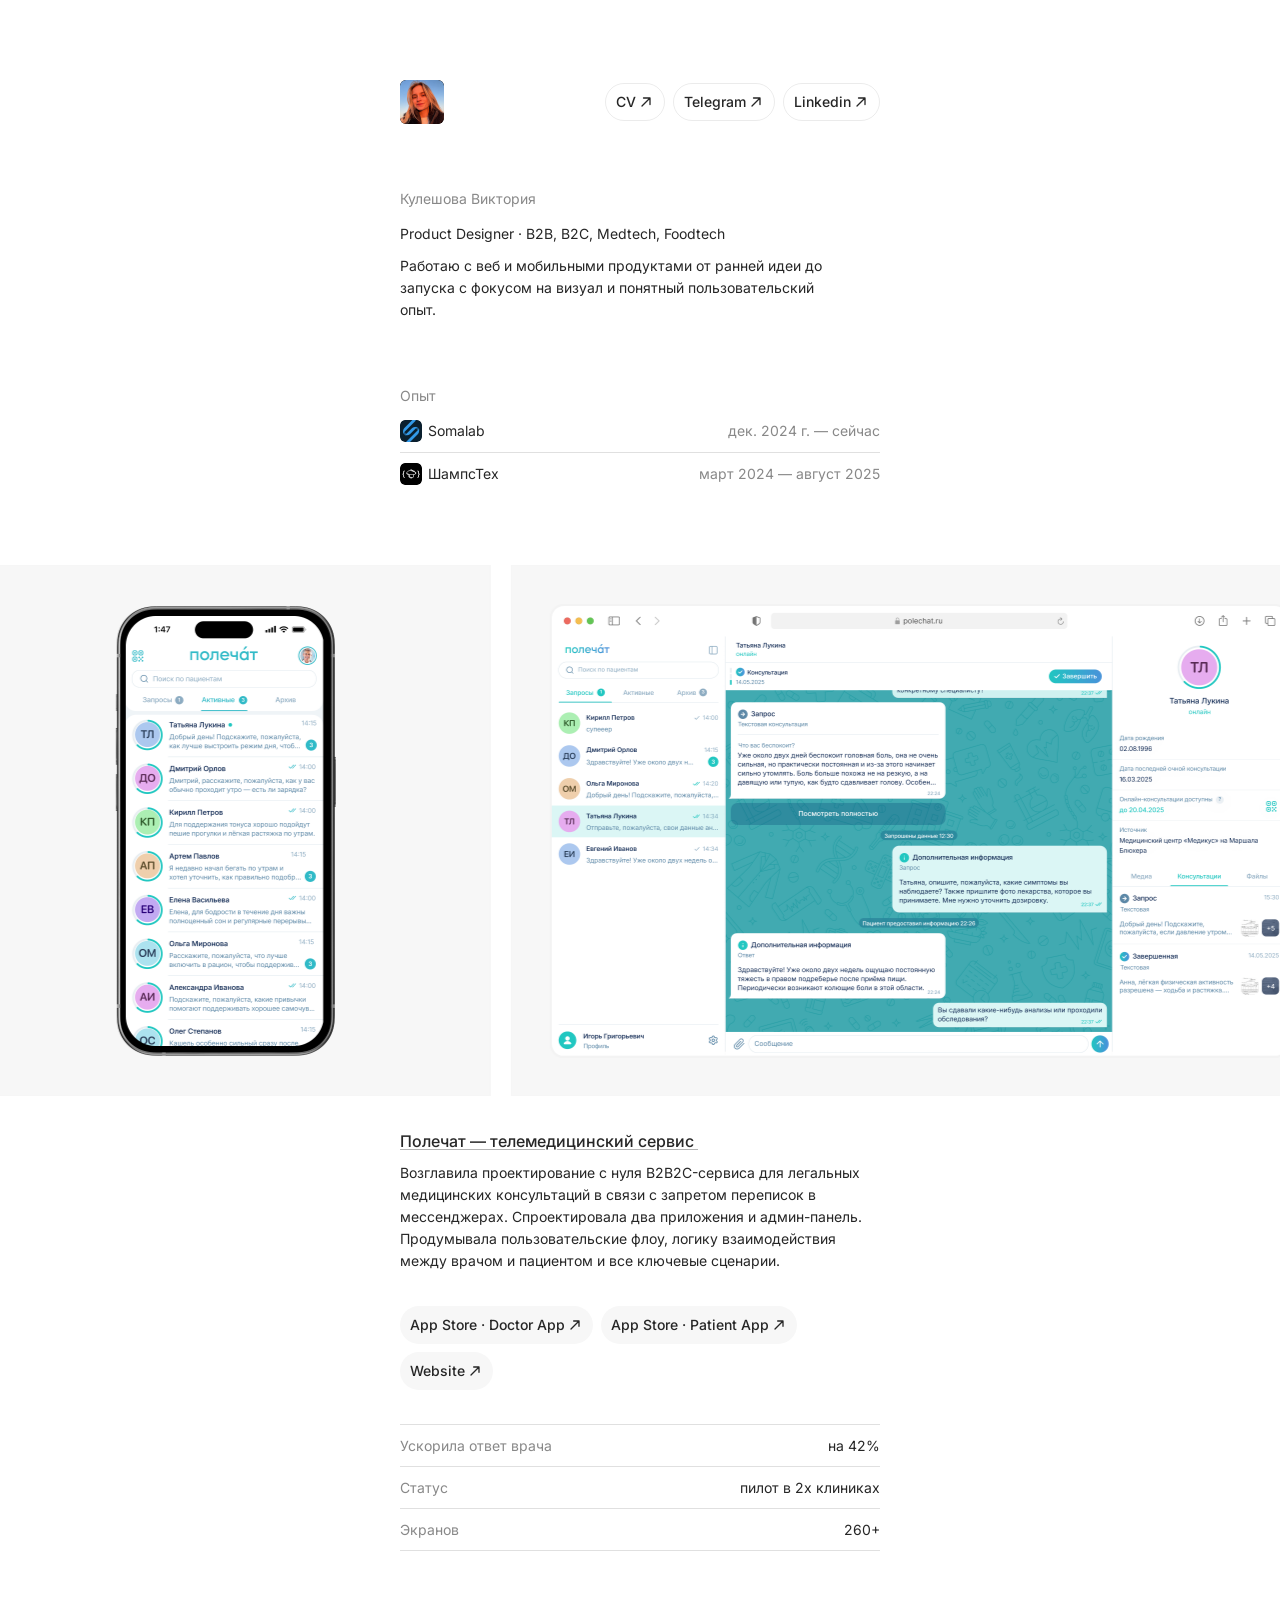
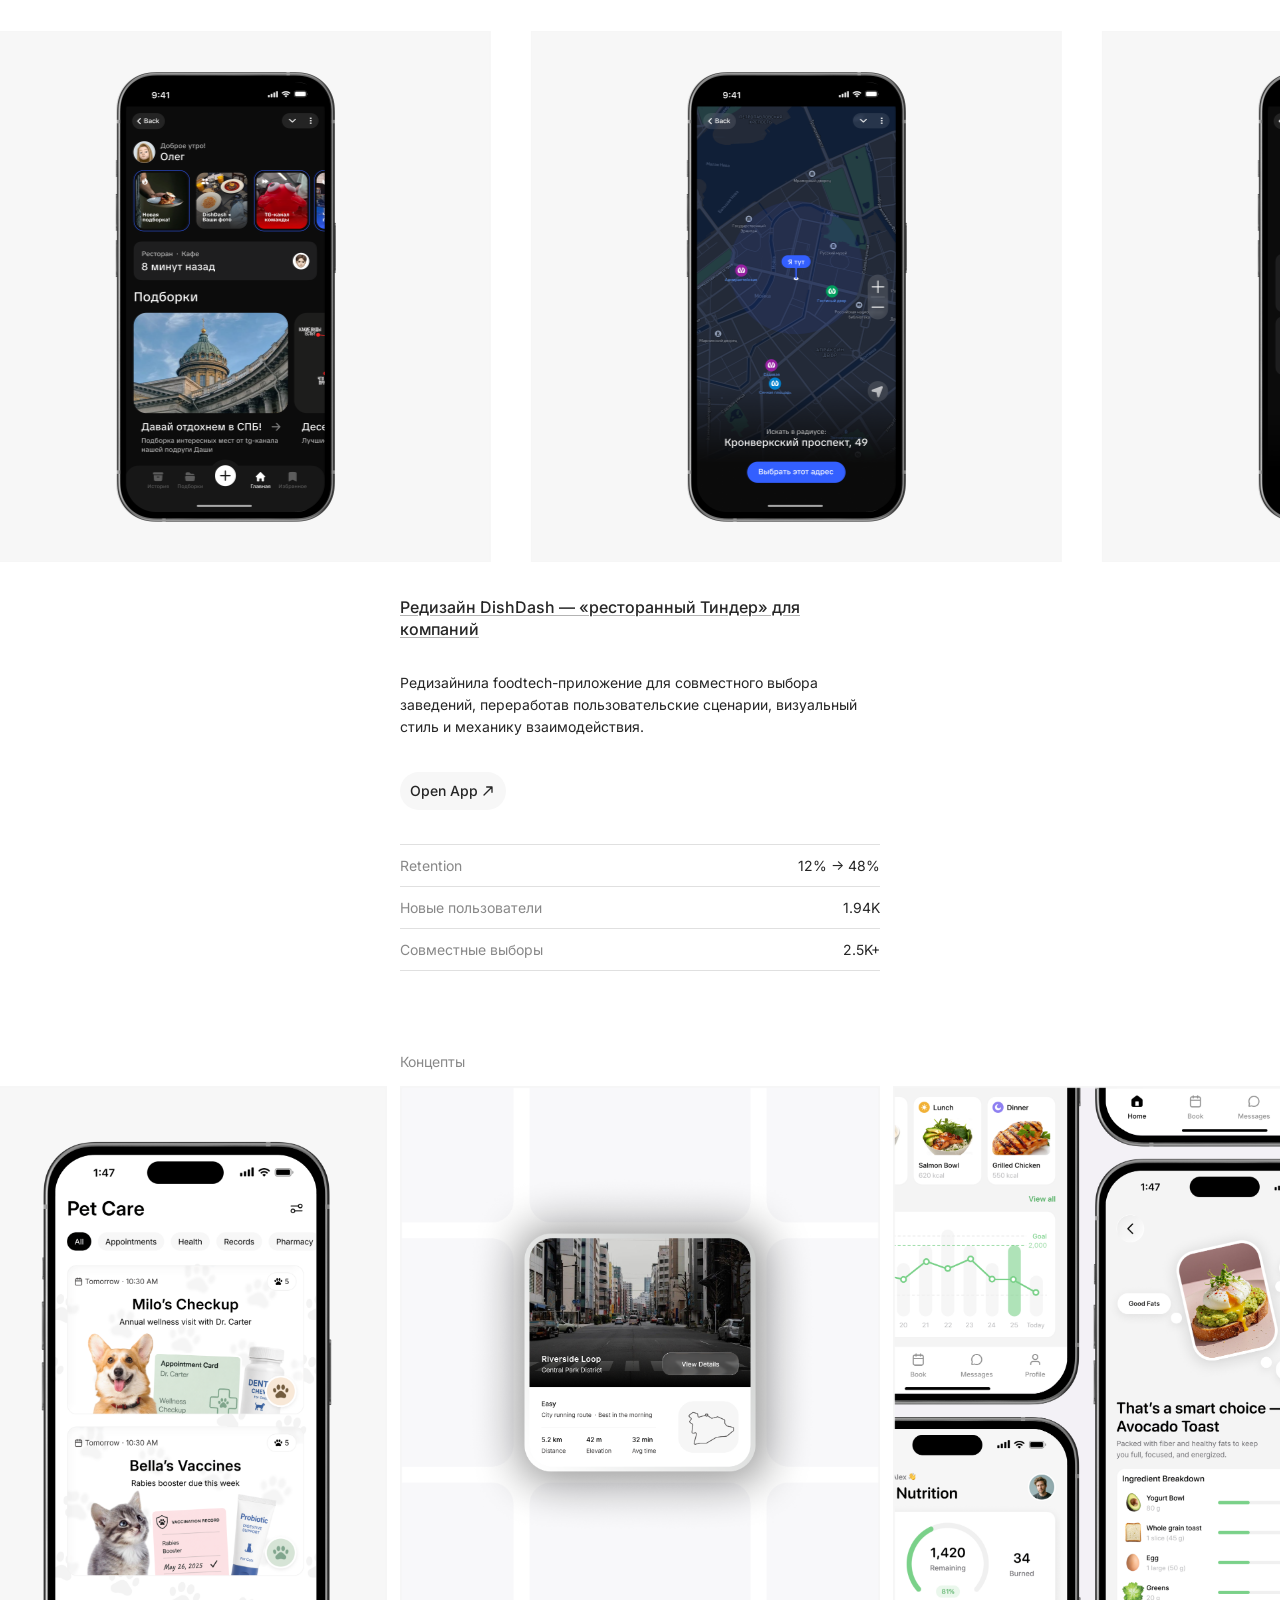
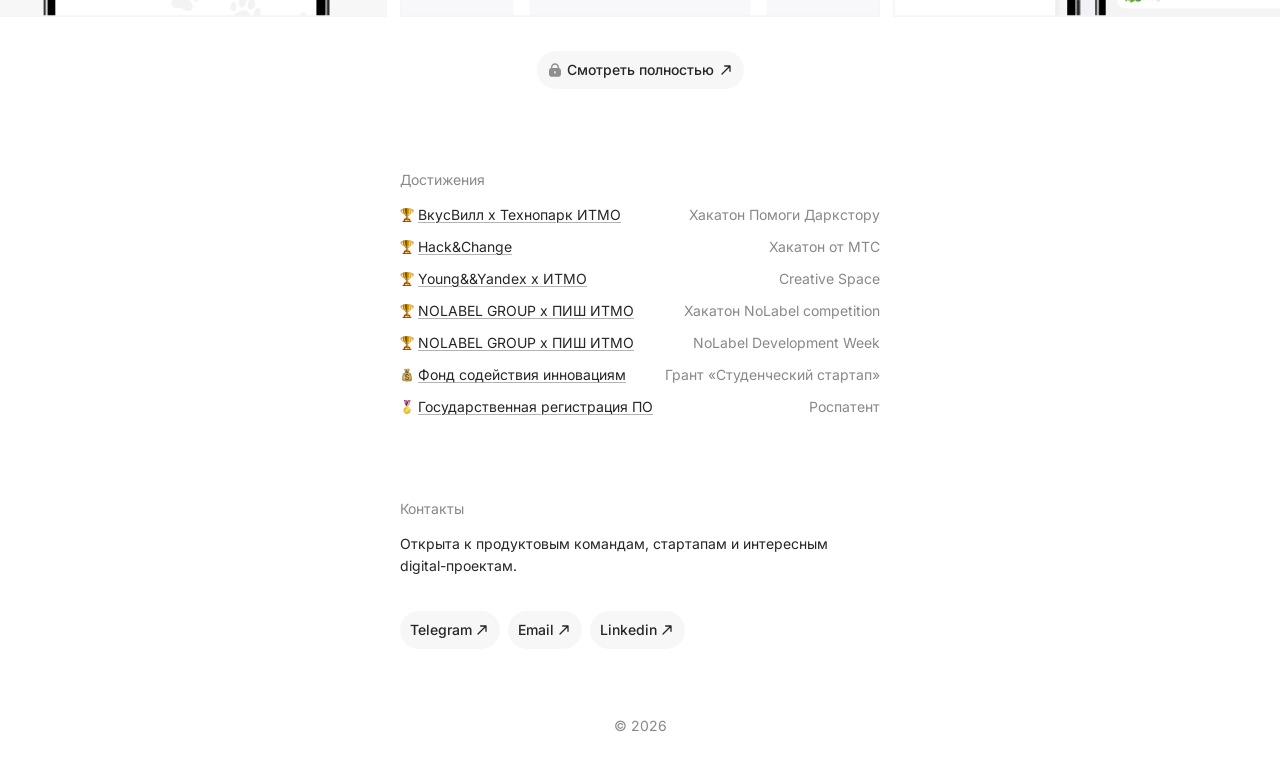
==== index.html @ 1a13d50b "fix" ====
<!DOCTYPE html>
<html lang="ru">

<head>
  <link rel="icon" type="image/png" href="assets/favicon.png">
  <meta charset="UTF-8">
  <meta name="viewport" content="width=device-width, initial-scale=1.0">
  <title>Кулешова Виктория — Product Designer</title>
  <link rel="preconnect" href="https://fonts.googleapis.com">
  <link rel="preconnect" href="https://fonts.gstatic.com" crossorigin>
  <link href="https://fonts.googleapis.com/css2?family=Inter:wght@400;500;600&display=swap" rel="stylesheet">
  <link rel="stylesheet" href="style.css">
</head>

<body>
  <header class="sticky-menu" id="stickyMenu">
    <div class="sticky-menu__inner">

      <a href="#" class="sticky-menu__avatar" aria-label="Наверх">
        <img src="assets/avatar.png" alt="">
      </a>

      <nav class="sticky-menu__nav">
        <a href="#experience" class="sticky-menu__link" data-section="experience">Опыт</a>
        <a href="#projects" class="sticky-menu__link" data-section="projects">Проекты</a>
        <!-- <a href="#articles" class="sticky-menu__link" data-section="articles">Статьи</a> -->
        <a href="#concepts" class="sticky-menu__link" data-section="concepts">Концепты</a>
        <a href="#achievements" class="sticky-menu__link" data-section="achievements">Достижения</a>
        <a href="#contacts" class="sticky-menu__link" data-section="contacts">Контакты</a>
      </nav>

      <div class="sticky-menu__buttons">
        <a class="pill" href="https://drive.google.com/file/d/1_HFvZs7TMibN1lBJT3R0KZXLHbGkVKRL/view?usp=sharing"
          target="_blank">
          CV <img class="pill__icon" src="assets/arrow-narrow-up-right.svg" alt="">
        </a>

        <a class="pill" href="#" target="_blank">
          Telegram <img class="pill__icon" src="assets/arrow-narrow-up-right.svg" alt="">
        </a>

        <a class="pill" href="https://www.linkedin.com/in/vika-kuleshova-b618aa413" target="_blank">
          Linkedin <img class="pill__icon" src="assets/arrow-narrow-up-right.svg" alt="">
        </a>
      </div>

      <button class="sticky-menu__burger" id="stickyBurger" aria-label="Открыть меню">
        <img src="assets/menu-01.svg" alt="">
        <span></span>
        <span></span>
        <span></span>
      </button>

      <nav class="sticky-menu__mobile" id="stickyMobileMenu">
        <a href="#experience">Опыт</a>
        <a href="#projects">Проекты</a>
        <!-- <a href="#articles">Статьи</a> -->
        <a href="#concepts">Концепты</a>
        <a href="#achievements">Достижения</a>
        <a href="#contacts">Контакты</a>
      </nav>

    </div>
  </header>


  <main class="page">

    <!-- ============ БЛОК: HERO (хедер + имя + опыт) ============ -->
    <section class="hero">

      <!-- Верхняя строка: аватар + соц-кнопки (desktop) / аватар + бургер (mobile) -->
      <div class="hero__top">
        <div class="avatar">
          <img src="assets/avatar.png" alt="Виктория Кулешова">
        </div>

        <!-- Desktop: pill-навигация -->
        <nav class="pillnav">
          <a class="pill" href="https://drive.google.com/file/d/1_HFvZs7TMibN1lBJT3R0KZXLHbGkVKRL/view?usp=sharing"
            target="_blank" rel="noopener">
            <span>CV</span>
            <svg class="pill__icon" viewBox="0 0 16 16" fill="none" xmlns="http://www.w3.org/2000/svg">
              <path d="M4 12L12 4M12 4H5.5M12 4V10.5" stroke="#262626" stroke-width="1.3" stroke-linecap="round"
                stroke-linejoin="round" />
            </svg>
          </a>
          <a class="pill" href="https://t.me/vktorriaa" target="_blank" rel="noopener">
            <span>Telegram</span>
            <svg class="pill__icon" viewBox="0 0 16 16" fill="none" xmlns="http://www.w3.org/2000/svg">
              <path d="M4 12L12 4M12 4H5.5M12 4V10.5" stroke="#262626" stroke-width="1.3" stroke-linecap="round"
                stroke-linejoin="round" />
            </svg>
          </a>
          <a class="pill" href="https://www.linkedin.com/in/vika-kuleshova-b618aa413" target="_blank" rel="noopener">
            <span>Linkedin</span>
            <svg class="pill__icon" viewBox="0 0 16 16" fill="none" xmlns="http://www.w3.org/2000/svg">
              <path d="M4 12L12 4M12 4H5.5M12 4V10.5" stroke="#262626" stroke-width="1.3" stroke-linecap="round"
                stroke-linejoin="round" />
            </svg>
          </a>
        </nav>

        <!-- Mobile: бургер + dropdown -->
        <div class="burger-wrap">
          <button class="burger" id="burgerBtn" aria-label="Открыть меню" aria-expanded="false">
            <img src="assets/menu-01.svg" alt="">
          </button>

          <nav class="mobile-menu" id="mobileMenu">
            <a class="mobile-menu__link" href="#experience">Опыт</a>
            <a class="mobile-menu__link" href="#projects">Проекты</a>
            <a class="mobile-menu__link" href="#achievements">Достижения</a>
            <a class="mobile-menu__link" href="#contacts">Контакты</a>
            <div class="mobile-menu__divider"></div>
            <a class="mobile-menu__link" href="#" target="_blank" rel="noopener">CV ↗</a>
            <a class="mobile-menu__link" href="#" target="_blank" rel="noopener">Telegram ↗</a>
            <a class="mobile-menu__link" href="#" target="_blank" rel="noopener">Linkedin ↗</a>
          </nav>
        </div>
      </div>

      <!-- Mobile-only: соц-кнопки отдельным рядом под описанием -->
      <nav class="pillnav pillnav--mobile">
        <a class="pill" href="https://drive.google.com/file/d/1_HFvZs7TMibN1lBJT3R0KZXLHbGkVKRL/view?usp=sharing" target="_blank" rel="noopener">
          <span>CV</span>
          <svg class="pill__icon" viewBox="0 0 16 16" fill="none" xmlns="http://www.w3.org/2000/svg">
            <path d="M4 12L12 4M12 4H5.5M12 4V10.5" stroke="#262626" stroke-width="1.3" stroke-linecap="round"
              stroke-linejoin="round" />
          </svg>
        </a>
        <a class="pill" href="https://t.me/vktorriaa" target="_blank" rel="noopener">
          <span>Telegram</span>
          <svg class="pill__icon" viewBox="0 0 16 16" fill="none" xmlns="http://www.w3.org/2000/svg">
            <path d="M4 12L12 4M12 4H5.5M12 4V10.5" stroke="#262626" stroke-width="1.3" stroke-linecap="round"
              stroke-linejoin="round" />
          </svg>
        </a>
        <a class="pill" href="https://www.linkedin.com/in/vika-kuleshova-b618aa413" target="_blank" rel="noopener">
          <span>Linkedin</span>
          <svg class="pill__icon" viewBox="0 0 16 16" fill="none" xmlns="http://www.w3.org/2000/svg">
            <path d="M4 12L12 4M12 4H5.5M12 4V10.5" stroke="#262626" stroke-width="1.3" stroke-linecap="round"
              stroke-linejoin="round" />
          </svg>
        </a>
      </nav>

      <!-- Имя, роль, описание -->
      <div class="hero__intro">
        <p class="label">Кулешова Виктория</p>
        <div class="hero__text">
          <p class="text">Product Designer · B2B, B2C, Medtech, Foodtech</p>
          <p class="text hero__desc">Работаю с веб и мобильными продуктами от ранней идеи до запуска с фокусом на визуал
            и понятный пользовательский опыт.</p>
        </div>
      </div>

      <!-- Опыт -->
      <div class="experience" id="experience">
        <p class="label">Опыт</p>
        <div class="experience__list">

          <a class="experience__row link-with-arrow" href="https://soma-lab.ru/" target="_blank" rel="noopener">
            <div class="experience__company">
              <span class="company-icon company-icon--somalab">
                <img src="assets/somalab.png" alt="Somalab" width="22" height="22">
              </span>
              <span class="text company-link">
                Somalab
                <img class="hover-arrow" src="assets/arrow-narrow-up-right.svg" alt="">
              </span>
            </div>
            <span class="text text--muted">дек. 2024 г. — сейчас</span>
          </a>

          <div class="divider"></div>

          <a class="experience__row link-with-arrow" href="https://shamps.dev/" target="_blank" rel="noopener">
            <div class="experience__company">
              <span class="company-icon company-icon--shamps">
                <img src="assets/shampstech.png" alt="ШампсТех" width="22" height="22">
              </span>
              <span class="text company-link">
                ШампсТех
                <img class="hover-arrow" src="assets/arrow-narrow-up-right.svg" alt="">
              </span>
            </div>
            <span class="text text--muted">март 2024 — август 2025</span>
          </a>

        </div>
      </div>

    </section>
    <!-- ============ /БЛОК: HERO ============ -->

    <section class="project" id="projects">

      <div class="project-slider" id="projectSlider" data-speed="0.6">
        <div class="project-slider__track">
          <img src="assets/polechat/1.png" alt="">
          <img src="assets/polechat/2.png" alt="">
          <img src="assets/polechat/3.png" alt="">
          <img src="assets/polechat/4.png" alt="">
          <img src="assets/polechat/5.png" alt="">
          <img src="assets/polechat/6.png" alt="">
          <img src="assets/polechat/7.png" alt="">
          <img src="assets/polechat/8.png" alt="">

          <img src="assets/polechat/1.png" alt="">
          <img src="assets/polechat/2.png" alt="">
          <img src="assets/polechat/3.png" alt="">
          <img src="assets/polechat/4.png" alt="">
          <img src="assets/polechat/5.png" alt="">
          <img src="assets/polechat/6.png" alt="">
          <img src="assets/polechat/7.png" alt="">
          <img src="assets/polechat/8.png" alt="">
        </div>
      </div>

      <div class="project-content">

        <div class="project-info">
          <a href="polechat.html" class="project-title link-with-arrow">
            <span class="link-text">Полечат — телемедицинский сервис</span>

            <img class="hover-arrow" src="assets/arrow-narrow-up-right.svg" alt="">
          </a>

          <p class="project-description">
            Возглавила проектирование с нуля B2B2C-сервиса для легальных медицинских консультаций в связи с запретом
            переписок в мессенджерах. Спроектировала два приложения и админ-панель. Продумывала пользовательские флоу,
            логику взаимодействия между врачом и пациентом и все ключевые сценарии.
          </p>
        </div>

        <div class="project-links">
          <a href="https://apps.apple.com/ru/app/полечат-про/id6754251276" class="project-link">
            <span>App Store · Doctor App</span>
            <img src="assets/arrow-narrow-up-right.svg" alt="">
          </a>

          <a href="https://apps.apple.com/ru/app/полечат/id6754250701" class="project-link">
            <span>App Store · Patient App</span>
            <img src="assets/arrow-narrow-up-right.svg" alt="">
          </a>

          <a href="https://xn--80ajrlew7a.xn--p1ai/" class="project-link">
            <span>Website</span>
            <img src="assets/arrow-narrow-up-right.svg" alt="">
          </a>
        </div>

        <div class="project-stats">
          <div class="project-stat">
            <span>Ускорила ответ врача</span>
            <span>на 42%</span>
          </div>

          <div class="project-stat">
            <span>Статус</span>
            <span>пилот в 2х клиниках</span>
          </div>

          <div class="project-stat">
            <span>Экранов</span>
            <span>260+</span>
          </div>
        </div>

      </div>

    </section>

    <section class="project">

      <div class="project-slider project-slider--wide" id="dishdashSlider" data-speed="0.6">
        <div class="project-slider__track">
          <img src="assets/dishdash/1_dishdash.png" alt="">
          <img src="assets/dishdash/2_dishdash.png" alt="">
          <img src="assets/dishdash/3_dishdash.png" alt="">
          <img src="assets/dishdash/4_dishdash.png" alt="">
          <img src="assets/dishdash/5_dishdash.png" alt="">

          <img src="assets/dishdash/1_dishdash.png" alt="">
          <img src="assets/dishdash/2_dishdash.png" alt="">
          <img src="assets/dishdash/3_dishdash.png" alt="">
          <img src="assets/dishdash/4_dishdash.png" alt="">
          <img src="assets/dishdash/5_dishdash.png" alt="">
        </div>
      </div>

      <div class="project-content">

        <div class="project-info">
          <a href="dishdash.html" class="project-title link-with-arrow">
            <span class="link-text">Редизайн DishDash — «ресторанный Тиндер» для компаний</span>
            <img class="hover-arrow" src="assets/arrow-narrow-up-right.svg" alt="">
          </a>

          <p class="project-description">
            Редизайнила foodtech-приложение для совместного выбора заведений, переработав пользовательские сценарии,
            визуальный стиль и механику взаимодействия.
          </p>
        </div>

        <div class="project-links">
          <a href="@dishdash_bot" class="project-link">
            <span>Open App</span>
            <img src="assets/arrow-narrow-up-right.svg" alt="">
          </a>
        </div>

        <div class="project-stats">
          <div class="project-stat">
            <span>Retention</span>
            <span>12% → 48%</span>
          </div>

          <div class="project-stat">
            <span>Новые пользователи</span>
            <span>1.94K</span>
          </div>

          <div class="project-stat">
            <span>Совместные выборы</span>
            <span>2.5K+</span>
          </div>
        </div>

      </div>

    </section>

    <!-- <section class="articles" id="articles">

      <p class="articles-title">Статьи</p>

      <div class="articles-list">

        <a href="article-dishdash-redesign.html" class="article-row link-with-arrow">
          <span class="article-name link-text">
            Как мы редизайнили DishDash

            <img class="hover-arrow" src="assets/arrow-narrow-up-right.svg" alt="">
          </span>

          <span class="article-date">04.06</span>
        </a>

        <a href="article-dishdash-redesign.html" class="article-row link-with-arrow">
          <span class="article-name link-text">
            Что хакатоны дали мне как продуктовому дизайнеру

            <img class="hover-arrow" src="assets/arrow-narrow-up-right.svg" alt="">
          </span>

          <span class="article-date">12.05</span>
        </a>

      </div>

    </section> -->

    <section class="concepts" id="concepts">

      <div class="concepts-content">

        <p class="concepts-title">Концепты</p>

        <div class="concepts-gallery">
          <img src="assets/concepts/concept1.png" alt="">
          <img src="assets/concepts/concept2.png" alt="">
          <img src="assets/concepts/concept3.png" alt="">
        </div>

      </div>

      <a href="#" class="concepts-button">
        <span class="concepts-button__text">
          <img src="assets/lock-01.svg" alt="">
          <span>Смотреть полностью</span>
        </span>

        <img src="assets/arrow-narrow-up-right.svg" alt="">
      </a>

    </section>

    <section class="achievements-block" id="achievements">

      <p class="achievements-title">Достижения</p>

      <div class="achievements-list">

        <a href="#" class="achievement-row link-with-arrow">
          <span class="achievement-name">
            <img src="assets/win.png" alt="">
            <span class="link-text">
              ВкусВилл x Технопарк ИТМО
              <img class="hover-arrow" src="assets/arrow-narrow-up-right.svg" alt="">
            </span>
          </span>
          <span class="achievement-desc">Хакатон Помоги Даркстору</span>
        </a>

        <a href="#" class="achievement-row link-with-arrow">
          <span class="achievement-name">
            <img src="assets/win.png" alt="">
            <span class="link-text">
              Hack&Change
              <img class="hover-arrow" src="assets/arrow-narrow-up-right.svg" alt="">
            </span>
          </span>
          <span class="achievement-desc">Хакатон от МТС</span>
        </a>

        <a href="#" class="achievement-row link-with-arrow">
          <span class="achievement-name">
            <img src="assets/win.png" alt="">
            <span class="link-text">
              Young&&Yandex x ИТМО
              <img class="hover-arrow" src="assets/arrow-narrow-up-right.svg" alt="">
            </span>
          </span>
          <span class="achievement-desc">Creative Space</span>
        </a>

        <a href="#" class="achievement-row link-with-arrow">
          <span class="achievement-name">
            <img src="assets/win.png" alt="">
            <span class="link-text">
              NOLABEL GROUP x ПИШ ИТМО
              <img class="hover-arrow" src="assets/arrow-narrow-up-right.svg" alt="">
            </span>
          </span>
          <span class="achievement-desc">Хакатон NoLabel competition</span>
        </a>

        <a href="#" class="achievement-row link-with-arrow">
          <span class="achievement-name">
            <img src="assets/win.png" alt="">
            <span class="link-text">
              NOLABEL GROUP x ПИШ ИТМО
              <img class="hover-arrow" src="assets/arrow-narrow-up-right.svg" alt="">
            </span>
          </span>
          <span class="achievement-desc">NoLabel Development Week</span>
        </a>

        <a href="#" class="achievement-row link-with-arrow">
          <span class="achievement-name">
            <img src="assets/money.png" alt="">
            <span class="link-text">
              Фонд содействия инновациям
              <img class="hover-arrow" src="assets/arrow-narrow-up-right.svg" alt="">
            </span>
          </span>
          <span class="achievement-desc">Грант «Студенческий стартап»</span>
        </a>

        <a href="#" class="achievement-row link-with-arrow">
          <span class="achievement-name">
            <img src="assets/medal.png" alt="">
            <span class="link-text">
              Государственная регистрация ПО
              <img class="hover-arrow" src="assets/arrow-narrow-up-right.svg" alt="">
            </span>
          </span>
          <span class="achievement-desc">Роспатент</span>
        </a>

      </div>

    </section>

    <section class="contacts-final" id="contacts">

      <div class="contacts-final__content">

        <div class="contacts-final__info">
          <p class="contacts-final__title">Контакты</p>

          <p class="contacts-final__text">
            Открыта к продуктовым командам, стартапам и интересным digital-проектам.
          </p>
        </div>

        <div class="contacts-final__links">
          <a href="https://t.me/vktorriaa" class="contacts-final__link">
            <span>Telegram</span>
            <img src="assets/arrow-narrow-up-right.svg" alt="">
          </a>

          <a href="mailto:vktorriaaforwork@gmail.com" class="contacts-final__link">
            <span>Email</span>
            <img src="assets/arrow-narrow-up-right.svg" alt="">
          </a>

          <a href="https://www.linkedin.com/in/vika-kuleshova-b618aa413" class="contacts-final__link">
            <span>Linkedin</span>
            <img src="assets/arrow-narrow-up-right.svg" alt="">
          </a>
        </div>

      </div>

      <img class="contacts-final__collage" src="assets/collage.png" alt="">

    </section>


  </main>
  <script>
    const burgerBtn = document.getElementById('burgerBtn');
    const mobileMenu = document.getElementById('mobileMenu');

    burgerBtn.addEventListener('click', () => {
      const isOpen = mobileMenu.classList.toggle('is-open');
      burgerBtn.setAttribute('aria-expanded', isOpen ? 'true' : 'false');
    });

    document.addEventListener('click', (e) => {
      if (!e.target.closest('.burger-wrap')) {
        mobileMenu.classList.remove('is-open');
        burgerBtn.setAttribute('aria-expanded', 'false');
      }
    });

    mobileMenu.querySelectorAll('a').forEach(link => {
      link.addEventListener('click', () => {
        mobileMenu.classList.remove('is-open');
        burgerBtn.setAttribute('aria-expanded', 'false');
      });
    });
  </script>

  <script src="js/slider.js"></script>
  <script src="js/navigation.js"></script>

</body>

<footer class="footer">
  <span>© 2026</span>
</footer>

</html>
---- style.css ----
/* ===================================================================
   ДИЗАЙН-ТОКЕНЫ
   Источник: CSS из Figma (Frame 2131331476) + визуальный анализ PDF
=================================================================== */

:root {
  /* Цвета */
  --color-bg: #FFFFFF;
  --color-text: #262626;
  --color-text-muted: rgba(38, 38, 38, 0.55);
  --color-border: rgba(0, 0, 0, 0.12);
  --color-border-pill: rgba(0, 0, 0, 0.08);

  /* Типографика */
  --font-main: 'Inter', sans-serif;
  --text-size: 14px;
  --text-line: 22px; /* 157% */

  /* Сетка / контейнер */
  --page-width: 1440px;
  --content-width: 480px;
  --content-width-mobile: 388px;

  /* Вертикальные отступы между блоками страницы (заданы по ТЗ) */
  --section-gap: 80px;
  --page-top-padding: 80px;
}

* {
  margin: 0;
  padding: 0;
  box-sizing: border-box;
}

html, body {
  background: var(--color-bg);
  color: var(--color-text);
  font-family: var(--font-main);
  font-size: var(--text-size);
  line-height: var(--text-line);
  font-weight: 400;
}

a {
  text-decoration: none;
  color: inherit;
}

/* ===================================================================
   LAYOUT
=================================================================== */

.page {
  max-width: var(--page-width);
  margin: 0 auto;
  padding-top: var(--page-top-padding);
}

/* Каждая секция страницы будет иметь нижний отступ = --section-gap,
   кроме последней. Так блоки будут идти с равным расстоянием. */
.page > section {
  margin-bottom: var(--section-gap);
}

.page > section:last-child {
  margin-bottom: 0;
}

/* Общий текстовый стиль из Figma: 14px / 22px / 400 */
.text {
  font-size: var(--text-size);
  line-height: var(--text-line);
  font-weight: 400;
  color: var(--color-text);
}

.text--muted {
  color: var(--color-text-muted);
}

/* "label" — приглушённые заголовки секций: Кулешова Виктория / Опыт */
.label {
  font-size: var(--text-size);
  line-height: var(--text-line);
  font-weight: 400;
  color: var(--color-text-muted);
}

/* ===================================================================
   HERO SECTION
=================================================================== */

.hero {
  display: flex;
  flex-direction: column;
  align-items: center;
  gap: 64px;
}

.projects,
.achievements,
.contacts {
  display: flex;
  flex-direction: column;
  align-items: center;
  gap: 13px;
  width: 100%;
}

.projects__grid {
  display: grid;
  grid-template-columns: 1fr 1fr;
  gap: 16px;
  width: var(--content-width);
}

.project-card {
  display: flex;
  flex-direction: column;
  gap: 16px;
  padding: 22px;
  border: 0.8px solid var(--color-border);
  border-radius: 18px;
  background: #FAFAFA;
}

.project-card--accent {
  background: #F3F3F3;
}

.project-card__eyebrow {
  margin-bottom: 6px;
  color: var(--color-text-muted);
}

.project-card__title {
  font-size: 18px;
  line-height: 26px;
  font-weight: 600;
  color: var(--color-text);
}

.project-card__desc {
  max-width: 100%;
}

.project-card__tags {
  display: flex;
  flex-wrap: wrap;
  gap: 8px;
}

.project-card__tags span {
  display: inline-flex;
  align-items: center;
  padding: 6px 10px;
  border-radius: 999px;
  background: #FFFFFF;
  border: 0.8px solid var(--color-border-pill);
  font-size: 12px;
  line-height: 18px;
  color: var(--color-text-muted);
}

.achievements__list {
  display: flex;
  flex-direction: column;
  gap: 10px;
  width: var(--content-width);
}

.achievement-item {
  padding: 12px 0;
  border-top: 0.8px solid var(--color-border);
}

.achievement-item:last-child {
  border-bottom: 0.8px solid var(--color-border);
}

.contacts__content {
  display: flex;
  flex-direction: column;
  align-items: flex-start;
  gap: 14px;
  width: var(--content-width);
}

.contact-link {
  font-size: 18px;
  line-height: 28px;
  font-weight: 600;
  color: var(--color-text);
}

.contacts__socials {
  display: flex;
  gap: 8px;
  flex-wrap: wrap;
}

/* ---- Верхняя строка: аватар + соц-кнопки ---- */

.hero__top {
  display: flex;
  flex-direction: row;
  justify-content: space-between;
  align-items: center;
  width: var(--content-width);
}

.avatar {
  width: 44px;
  height: 44px;
  border-radius: 6px;
  overflow: hidden;
  background: #000000;
  flex: none;
}

.avatar img {
  width: 100%;
  height: 100%;
  object-fit: cover;
  display: block;
}

.pillnav {
  display: flex;
  flex-direction: row;
  align-items: center;
  gap: 8px;
}

.pill {
  box-sizing: border-box;
  display: inline-flex;
  flex-direction: row;
  justify-content: center;
  align-items: center;
  padding: 8px 10px;
  gap: 2px;
  height: 38px;
  border: 0.8px solid var(--color-border-pill);
  border-radius: 100px;
  font-family: var(--font-main);
  font-weight: 500;
  font-size: var(--text-size);
  line-height: var(--text-line);
  color: var(--color-text);
  white-space: nowrap;
  transition: background 0.15s ease;
}

.pill:hover {
  background: #F7F7F7;
}

.pill__icon {
  width: 16px;
  height: 16px;
  flex: none;
}

/* ---- Имя / роль / описание ---- */

.hero__intro {
  display: flex;
  flex-direction: column;
  align-items: flex-start;
  gap: 13px;
  width: var(--content-width);
}

.hero__text {
  display: flex;
  flex-direction: column;
  gap: 10px;
}

.hero__desc {
  max-width: 450px;
}

/* ---- Опыт ---- */

.experience {
  display: flex;
  flex-direction: column;
  align-items: flex-start;
  gap: 13px;
  width: var(--content-width);
}

.experience__list {
  display: flex;
  flex-direction: column;
  align-items: stretch;
  gap: 10px;
  width: 100%;
}

.experience__row {
  display: flex;
  flex-direction: row;
  justify-content: space-between;
  align-items: center;
  gap: 10px;
  width: 100%;
}

.experience__company {
  display: flex;
  flex-direction: row;
  align-items: center;
  gap: 6px;
}

.company-icon {
  width: 22px;
  height: 22px;
  border-radius: 5px;
  display: flex;
  align-items: center;
  justify-content: center;
  flex: none;
  overflow: hidden;
}

.company-icon img {
  width: 100%;
  height: 100%;
  object-fit: cover;
  display: block;
}

.divider {
  width: 100%;
  height: 0;
  border-top: 0.8px solid var(--color-border);
}

/* ===================================================================
   БУРГЕР-МЕНЮ (видим только на мобильных)
=================================================================== */

.burger-wrap {
  position: relative;
  display: none; /* показываем только в мобильном медиа-запросе */
}

.burger {
  width: 38px;
  height: 38px;
  display: flex;
  align-items: center;
  justify-content: center;
  background: #FFFFFF;
  border: 0.8px solid var(--color-border-pill);
  border-radius: 8px;
  cursor: pointer;
  padding: 0;
  transition: background 0.15s ease;
}

.burger:hover {
  background: #F7F7F7;
}

.mobile-menu {
  position: absolute;
  top: calc(100% + 8px);
  right: 0;
  z-index: 20;
  display: none;
  flex-direction: column;
  min-width: 200px;
  background: #FFFFFF;
  border: 0.8px solid var(--color-border-pill);
  border-radius: 16px;
  padding: 8px;
  box-shadow: 0 8px 24px rgba(0, 0, 0, 0.08);
}

.mobile-menu.is-open {
  display: flex;
}

.mobile-menu__link {
  font-family: var(--font-main);
  font-size: var(--text-size);
  line-height: var(--text-line);
  font-weight: 400;
  color: var(--color-text);
  padding: 8px 10px;
  border-radius: 8px;
  white-space: nowrap;
}

.mobile-menu__link:hover {
  background: #F7F7F7;
}

.mobile-menu__divider {
  height: 0;
  border-top: 0.8px solid var(--color-border);
  margin: 6px 4px;
}

/* Мобильный ряд соц-кнопок под описанием — скрыт на десктопе */
.pillnav--mobile {
  display: none;
}

/* ===================================================================
   АДАПТИВ: МОБИЛЬНЫЕ ЭКРАНЫ
=================================================================== */

@media (max-width: 480px) {

  :root {
    --page-top-padding: 24px;
    --section-gap: 40px;
  }

  .page {
    padding-left: 20px;
    padding-right: 20px;
  }

  .hero {
    gap: 32px;
    align-items: stretch;
  }

  .hero__top,
  .hero__intro,
  .experience,
  .projects__grid,
  .achievements__list,
  .contacts__content {
    width: 100%;
    max-width: var(--content-width-mobile);
  }

  .hero__desc {
    max-width: 100%;
  }

  .projects__grid {
    grid-template-columns: 1fr;
  }

  .project-card {
    padding: 18px;
  }

  /* Скрываем desktop pill-навигацию, показываем бургер */
  .hero__top .pillnav {
    display: none;
  }

  .burger-wrap {
    display: block;
  }

  /* Показываем мобильный ряд соц-кнопок под описанием */
  .pillnav--mobile {
    display: flex;
    flex-wrap: wrap;
    width: 100%;
    max-width: var(--content-width-mobile);
  }

  /* На референсе порядок: хедер → имя/описание → CV/TG/Linkedin → Опыт */
  .hero__top { order: 0; }
  .hero__intro { order: 1; }
  .pillnav--mobile { order: 2; }
  .experience { order: 3; }

}

/* =====================================
   PROJECT
===================================== */

.project {
  display: flex;
  flex-direction: column;
  align-items: center;
  gap: 34px;
}

/* =====================================
   SLIDER
===================================== */

.project-slider {
  width: 100vw;
  overflow: hidden;
  cursor: grab;
  touch-action: pan-y;
}

.project-slider:active {
  cursor: grabbing;
}

.project-slider__track {
  display: flex;
  gap: 20px;
  width: max-content;
  will-change: transform;
}

.project-slider__track img {
  height: 531px;
  width: auto;
  display: block;
  flex-shrink: 0;
  object-fit: contain;
  pointer-events: auto;
  user-select: none;
}

.project-slider--wide .project-slider__track {
  gap: 40px;
}

/* =====================================
   CONTENT
===================================== */

.project-content {
  width: 480px;
  display: flex;
  flex-direction: column;
  gap: 34px;
}

.project-info {
  display: flex;
  flex-direction: column;
  gap: 10px;
}

.project-title {
  width: fit-content;

  font-family: 'Inter', sans-serif;
  font-size: 16px;
  line-height: 22px;
  font-weight: 500;

  color: #262626;

  text-decoration-line: underline;
  text-decoration-color: rgba(38, 38, 38, 0.35);
  text-decoration-thickness: 0.8px;
  text-underline-offset: 2px;
}

.project-description {
  font-family: 'Inter', sans-serif;
  font-size: 14px;
  line-height: 22px;
  font-weight: 400;

  color: #262626;
}

/* =====================================
   LINKS
===================================== */

.project-links {
  display: flex;
  align-items: center;
  gap: 8px;
  flex-wrap: wrap;
}

.project-link {
  display: inline-flex;
  align-items: center;
  justify-content: center;
  gap: 2px;

  height: 38px;
  padding: 8px 10px;

  background: #f7f7f7;
  border-radius: 100px;

  font-family: 'Inter', sans-serif;
  font-size: 14px;
  line-height: 22px;
  font-weight: 500;

  color: #262626;
  text-decoration: none;
  white-space: nowrap;
}

.project-link img {
  width: 16px;
  height: 16px;
  flex-shrink: 0;
  display: block;
}

/* =====================================
   STATS
===================================== */

.project-stats {
  width: 100%;
  border-top: 0.8px solid rgba(0, 0, 0, 0.12);
}

.project-stat {
  display: flex;
  justify-content: space-between;
  align-items: center;

  height: 42px;

  border-bottom: 0.8px solid rgba(0, 0, 0, 0.12);

  font-family: 'Inter', sans-serif;
  font-size: 14px;
  line-height: 22px;
  font-weight: 400;
}

.project-stat span:first-child {
  color: rgba(38, 38, 38, 0.55);
}

.project-stat span:last-child {
  color: #262626;
  text-align: right;
}

/* =====================================
   ADAPTIVE
===================================== */

@media (max-width: 768px) {
  .project-slider__track img {
    height: 420px;
  }
}

@media (max-width: 480px) {
  .project-slider__track {
    gap: 12px;
  }

  .project-slider__track img {
    height: 320px;
  }

}

/* =====================================
   ARTICLES
===================================== */

.articles {
  width: 480px;
  margin: 0 auto;

  display: flex;
  flex-direction: column;
  align-items: flex-start;
  gap: 13px;
}

.articles-title {
  width: 100%;

  font-family: 'Inter', sans-serif;
  font-size: 14px;
  line-height: 22px;
  font-weight: 400;

  color: rgba(38, 38, 38, 0.55);
}

.articles-list {
  width: 100%;

  display: flex;
  flex-direction: column;
  gap: 10px;
}

.article-row {
  width: 100%;

  display: flex;
  justify-content: space-between;
  align-items: flex-start;
  gap: 10px;

  font-family: 'Inter', sans-serif;
  font-size: 14px;
  line-height: 22px;
  font-weight: 400;

  text-decoration: none;
}

.article-name {
  color: #262626;

  text-decoration-line: underline;
  text-decoration-color: rgba(38, 38, 38, 0.35);
  text-decoration-thickness: 0.8px;
  text-underline-offset: 2px;
}

.article-date {
  flex-shrink: 0;
  color: rgba(38, 38, 38, 0.55);
}

/* mobile */


@media (max-width: 480px) {

  .article-row {
    gap: 16px;
  }
}

/* =====================================
   CONCEPTS
===================================== */

.concepts {
  width: 480px;
  margin: 0 auto;

  display: flex;
  flex-direction: column;
  align-items: center;
  gap: 34px;
}

.concepts-content {
  width: 100%;

  display: flex;
  flex-direction: column;
  gap: 13px;
}

.concepts-title {
  width: 100%;

  font-family: 'Inter', sans-serif;
  font-size: 14px;
  line-height: 22px;
  font-weight: 400;

  color: rgba(38, 38, 38, 0.55);
}

.concepts-gallery {
  width: 100vw;
  margin-left: calc((480px - 100vw) / 2);

  display: flex;
  justify-content: center;
  align-items: flex-start;
  gap: 13px;

  overflow: hidden;
}

.concepts-gallery img {
  height: 531px;
  width: auto;

  display: block;
  flex-shrink: 0;

  object-fit: contain;

  background: #f7f7f7;
  border: 0.8px solid #f6f6f6;
}

.concepts-button {
  display: inline-flex;
  justify-content: center;
  align-items: center;
  gap: 4px;

  height: 38px;
  padding: 8px 10px;

  background: #f7f7f7;
  border-radius: 100px;

  font-family: 'Inter', sans-serif;
  font-size: 14px;
  line-height: 22px;
  font-weight: 500;

  color: #262626;
  text-decoration: none;
}

.concepts-button__text {
  display: inline-flex;
  align-items: center;
  gap: 4px;
}

.concepts-button img {
  width: 16px;
  height: 16px;
  display: block;
  flex-shrink: 0;
}

/* mobile */

@media (max-width: 768px) {
 
  .concepts-gallery {
    justify-content: flex-start;
    overflow-x: auto;
    scrollbar-width: none;
  }

  .concepts-gallery::-webkit-scrollbar {
    display: none;
  }

  .concepts-gallery img {
    height: 420px;
  }
}

@media (max-width: 480px) {

  .concepts-gallery img {
    height: 320px;
  }
}

/* =====================================
   ACHIEVEMENTS BLOCK
===================================== */

.achievements-block {
  width: 480px;
  margin: 0 auto;

  display: flex;
  flex-direction: column;
  align-items: flex-start;
  gap: 13px;
}

.achievements-title {
  width: 100%;

  font-family: 'Inter', sans-serif;
  font-size: 14px;
  line-height: 22px;
  font-weight: 400;

  color: rgba(38, 38, 38, 0.55);
}

.achievements-list {
  width: 100%;

  display: flex;
  flex-direction: column;
  gap: 10px;
}

.achievement-row {
  width: 100%;

  display: flex;
  justify-content: space-between;
  align-items: flex-start;
  gap: 10px;

  font-family: 'Inter', sans-serif;
  font-size: 14px;
  line-height: 22px;
  font-weight: 400;

  text-decoration: none;
}

.achievement-name {
  color: #262626;

  text-decoration-line: underline;
  text-decoration-color: rgba(38, 38, 38, 0.35);
  text-decoration-thickness: 0.8px;
  text-underline-offset: 2px;
}

.achievement-desc {
  flex-shrink: 0;
  color: rgba(38, 38, 38, 0.55);
  text-align: right;
}

/* mobile */


@media (max-width: 480px) {
  
  .achievement-row {
    gap: 16px;
  }

  .achievement-desc {
    max-width: 150px;
  }
}

.achievement-name {
  display: inline-flex;
  align-items: center;
  gap: 4px;

  color: #262626;
  text-decoration: none;
}

.achievement-name img {
  width: 14px;
  height: 14px;
  object-fit: contain;
  flex-shrink: 0;
}

.achievement-name span {
  text-decoration-line: underline;
  text-decoration-color: rgba(38, 38, 38, 0.35);
  text-decoration-thickness: 0.8px;
  text-underline-offset: 2px;
}

/* =====================================
   CONTACTS FINAL
===================================== */

.contacts-final {
  width: 100%;
  display: flex;
  flex-direction: column;
  align-items: center;
  gap: 34px;
  overflow: hidden;
}

.contacts-final__content {
  width: 480px;
  display: flex;
  flex-direction: column;
  align-items: flex-start;
  gap: 34px;
}

.contacts-final__info {
  width: 100%;
  display: flex;
  flex-direction: column;
  gap: 13px;
}

.contacts-final__title {
  width: 100%;

  font-family: 'Inter', sans-serif;
  font-size: 14px;
  line-height: 22px;
  font-weight: 400;

  color: rgba(38, 38, 38, 0.55);
}

.contacts-final__text {
  width: 450px;

  font-family: 'Inter', sans-serif;
  font-size: 14px;
  line-height: 22px;
  font-weight: 400;

  color: #262626;
}

.contacts-final__links {
  display: flex;
  align-items: center;
  gap: 8px;
  flex-wrap: wrap;
}

.contacts-final__link {
  display: inline-flex;
  justify-content: center;
  align-items: center;
  gap: 2px;

  height: 38px;
  padding: 8px 10px;

  background: #f7f7f7;
  border-radius: 100px;

  font-family: 'Inter', sans-serif;
  font-size: 14px;
  line-height: 22px;
  font-weight: 500;

  color: #262626;
  text-decoration: none;
}

.contacts-final__link img {
  width: 16px;
  height: 16px;
  display: block;
  flex-shrink: 0;
}

.contacts-final__collage {
  width: 1155px;
  max-width: none;
  height: auto;
  display: block;
}

/* mobile */

@media (max-width: 768px) {
  
  .contacts-final__text {
    width: 100%;
  }

  .contacts-final__collage {
    width: 900px;
  }
}

@media (max-width: 480px) {
  
  .contacts-final__collage {
    width: 100vw;
    max-width: none;
    height: auto;
    margin-left: calc((100% - 100vw) / 2);
  }
}

/* =====================================
   FOOTER
===================================== */

.footer {
  width: 100%;
  padding: 32px 0 40px;

  display: flex;
  justify-content: center;
  align-items: center;
}

.footer span {
  font-family: 'Inter', sans-serif;
  font-size: 14px;
  line-height: 22px;
  font-weight: 400;

  color: rgba(38, 38, 38, 0.55);
}

/* =====================================
   MICRO INTERACTIONS
===================================== */

/* Текстовые ссылки со SVG-стрелкой */

.link-with-arrow {
  cursor: pointer;
}

.link-text {
  display: inline-flex;
  align-items: center;
  gap: 2px;

  text-decoration-line: underline;
  text-decoration-color: rgba(38, 38, 38, 0.35);
  text-decoration-thickness: 0.8px;
  text-underline-offset: 2px;

  transition:
    color 0.2s ease,
    text-decoration-color 0.2s ease;
}

.hover-arrow {
  width: 14px;
  height: 14px;
  flex-shrink: 0;

  opacity: 0;
  transform: translate(-4px, 2px);

  transition:
    opacity 0.2s ease,
    transform 0.2s ease;
}

.link-with-arrow:hover .link-text {
  text-decoration-color: #262626;
}

.link-with-arrow:hover .hover-arrow {
  opacity: 1;
  transform: translate(0, 0);
}

.company-link {
  display: inline-flex;
  align-items: center;
  gap: 2px;

  text-decoration: none !important;
}

.article-name {
  text-decoration-line: underline;
  text-decoration-color: rgba(38,38,38,.35);
  text-decoration-thickness: 0.8px;
  text-underline-offset: 2px;
}

.achievement-name .link-text {
  text-decoration-line: underline;
  text-decoration-color: rgba(38,38,38,.35);
  text-decoration-thickness: 0.8px;
  text-underline-offset: 2px;
}

/* Pill-кнопки */

.pill,
.project-link,
.contacts-final__link {
  transition:
    background 0.2s ease,
    transform 0.2s ease;
}

.pill:hover,
.project-link:hover,
.contacts-final__link:hover {
  background: #eeeeee;
  transform: translateY(-1px);
}

/* Заблокированная кнопка концептов */

.concepts-button {
  cursor: not-allowed;

  transition:
    background 0.2s ease,
    transform 0.2s ease;
}

.concepts-button:hover {
  background: #eeeeee;
  transform: translateY(-1px);
}

.concepts-button__text img {
  transition: transform 0.2s ease;
}

.concepts-button:hover .concepts-button__text img {
  transform: rotate(-8deg) scale(1.05);
}

.project-slider__track img,
.concepts-gallery img {
  transition: transform 0.35s ease;
}

.project-slider__track img:hover,
.concepts-gallery img:hover {
  transform: scale(1.025);
}

/* =====================================
   STICKY MENU
===================================== */

.sticky-menu {
  position: fixed;
  top: 0;
  left: 0;
  z-index: 100;

  width: 100%;
  height: 64px;

   background: rgba(255, 255, 255, 0.68);
  backdrop-filter: blur(20px);
  -webkit-backdrop-filter: blur(20px);
  border-bottom: 0.8px solid rgba(0, 0, 0, 0.06);

  opacity: 0;
  pointer-events: none;
  transform: translateY(-12px);

  transition:
    opacity 0.25s ease,
    transform 0.25s ease;
}

.sticky-menu.is-visible {
  opacity: 1;
  pointer-events: auto;
  transform: translateY(0);
}

.sticky-menu__inner {
  width: 1200px;
  height: 44px;
  margin: 10px auto 0;

  display: flex;
  align-items: center;
  justify-content: space-between;
  gap: 34px;
}

.sticky-menu__nav {
  display: flex;
  align-items: center;
  gap: 32px;
}

.sticky-menu__link {
  position: relative;

  display: inline-flex;
  align-items: center;
  gap: 4px;

  font-size: 14px;
  line-height: 22px;
  font-weight: 400;

  color: rgba(38, 38, 38, 0.55);

  transition: color 0.2s ease;
}

.sticky-menu__link::before {
  content: "";

  width: 4px;
  height: 4px;

  border-radius: 50%;
  background: #262626;

  opacity: 0;
  transform: scale(0.4);

  transition:
    opacity 0.2s ease,
    transform 0.2s ease;
}

.sticky-menu__link.is-active {
  color: #262626;
}

.sticky-menu__link.is-active::before {
  opacity: 1;
  transform: scale(1);
}

.sticky-menu__link:hover {
  color: #262626;
}

.sticky-menu__buttons {
  display: flex;
  align-items: center;
  gap: 8px;
}

.sticky-menu__burger,
.sticky-menu__mobile {
  display: none;
}

/* mobile */

@media (max-width: 768px) {
  .sticky-menu {
    height: 60px;

    background: rgba(255, 255, 255, 0.72);
    backdrop-filter: blur(16px);
    -webkit-backdrop-filter: blur(16px);
  }

  .sticky-menu__inner {
    width: calc(100% - 42px);
    height: 44px;
    margin: 8px auto 0;

    display: flex;
    align-items: center;
    justify-content: space-between;
  }

  .sticky-menu__avatar {
    display: block;
    width: 44px;
    height: 44px;
    border-radius: 6px;
    overflow: hidden;
    background: #000;
    flex-shrink: 0;
  }

  .sticky-menu__avatar img {
    width: 100%;
    height: 100%;
    object-fit: cover;
    display: block;
  }

  .sticky-menu__nav,
  .sticky-menu__buttons {
    display: none;
  }

  .sticky-menu__burger {
    display: flex;
    align-items: center;
    justify-content: center;

    width: 44px;
    height: 40px;

    padding: 8px 10px;
    border: none;
    border-radius: 100px;
    background: transparent;

    cursor: pointer;
  }

  .sticky-menu__burger span {
    display: block;
    width: 24px;
    height: 1px;

    background: rgba(38, 38, 38, 0.55);
    border-radius: 10px;
  }

  .sticky-menu__burger span + span {
    margin-top: 6px;
  }
}

section[id] {
  scroll-margin-top: 100px;
}

.sticky-menu__avatar {
  width: 44px;
  height: 44px;
  border-radius: 6px;
  overflow: hidden;
  background: #000;
  flex-shrink: 0;
}

.sticky-menu__avatar img {
  width: 100%;
  height: 100%;
  object-fit: cover;
  display: block;
}

.burger img,
.sticky-menu__burger img {
  width: 24px;
  height: 24px;
  display: block;
}

.burger,
.sticky-menu__burger {
  border: none;
  background: transparent;
}

/* =====================================
   CLEAN CASE SPACING SYSTEM
===================================== */

:root {
  --case-gap: 64px;
  --case-gap-mobile: 40px;
  --case-inner-gap: 10px;
}

/* сброс старых отступов */

.case-hero,
.case-text-block,
.case-section,
.case-content,
.case-image,
.case-image--small,
.case-gallery,
.case-web-image {
  margin-top: 0;
  margin-bottom: 0;
}

.case-content {
  margin-left: auto;
  margin-right: auto;
}

.case-section {
  display: flex;
  flex-direction: column;
  gap: var(--case-gap);
}

.case-text-block {
  display: flex;
  flex-direction: column;
  gap: var(--case-gap);
}

.case-text-block .case-section {
  gap: var(--case-inner-gap);
}

.case-content {
  display: flex;
  flex-direction: column;
  gap: var(--case-inner-gap);
}

.case-content h2,
.case-content h3,
.case-content p {
  margin: 0;
}

/* главный отступ между ВСЕМИ секциями */

.case-page > section + section {
  margin-top: var(--case-gap);
}

.case-header {
  margin-bottom: var(--case-gap);
}

.case-footer {
  margin-top: var(--case-gap);
}

/* mobile */

@media (max-width: 768px) {
  .case-page > section + section {
    margin-top: var(--case-gap-mobile);
  }

  .case-header {
    margin-bottom: var(--case-gap-mobile);
  }

  .case-section {
    gap: var(--case-gap-mobile);
  }

  .case-text-block {
    gap: var(--case-gap-mobile);
  }

  .case-text-block .case-section {
    gap: var(--case-inner-gap);
  }

  .case-content {
    margin-left: 0;
    margin-right: 0;
  }

  .case-footer {
    margin-top: var(--case-gap-mobile);
  }
}

html,
body {
  width: 100%;
  overflow-x: hidden;
}

* {
  box-sizing: border-box;
}

@media (max-width: 768px) {
  .page,
  .hero,
  .experience,
  .project-content,
  .articles,
  .achievements-block,
  .contacts-final__content {
    width: 100%;
    max-width: 100%;
  }

  .achievements-row,
  .achievement-item {
    width: 100%;
    max-width: 100%;
    grid-template-columns: 1fr;
  }

  .achievement-name,
  .achievement-desc {
    width: 100%;
    max-width: 100%;
  }

  .project-slider,
  .concepts-gallery {
    width: 100vw;
    max-width: 100vw;
    margin-left: -20px;
  }

  .contacts-final__collage {
    width: 100%;
    max-width: 100%;
  }
}

/* =====================================
   FINAL MOBILE WIDTH FIX
===================================== */

html,
body {
  width: 100%;
  overflow-x: hidden;
}

* {
  box-sizing: border-box;
}

@media (max-width: 768px) {
  .page {
    width: 100%;
    padding-left: 20px;
    padding-right: 20px;
    overflow-x: hidden;
  }

  .hero,
  .hero__top,
  .hero__intro,
  .experience,
  .project-content,
  .articles,
  .achievements-block,
  .contacts-final__content {
    width: 100%;
    max-width: 100%;
    margin-left: 0;
    margin-right: 0;
  }

  .project-content p,
  .project-content h2,
  .articles,
  .contacts-final__text {
    width: 100%;
    max-width: 100%;
  }

  .project-slider,
  .concepts-gallery {
    width: 100vw;
    margin-left: -20px;
    margin-right: -20px;
  }

  .achievements-list,
  .achievement-item,
  .achievements-row {
    width: 100%;
    max-width: 100%;
  }

  .achievement-item,
  .achievements-row {
    display: grid;
    grid-template-columns: 1fr;
    gap: 4px;
  }

  .achievement-name,
  .achievement-name span,
  .achievement-desc {
    width: 100%;
    max-width: 100%;
  }

  .contacts-final__collage {
    width: 100%;
    max-width: 100%;
  }
}
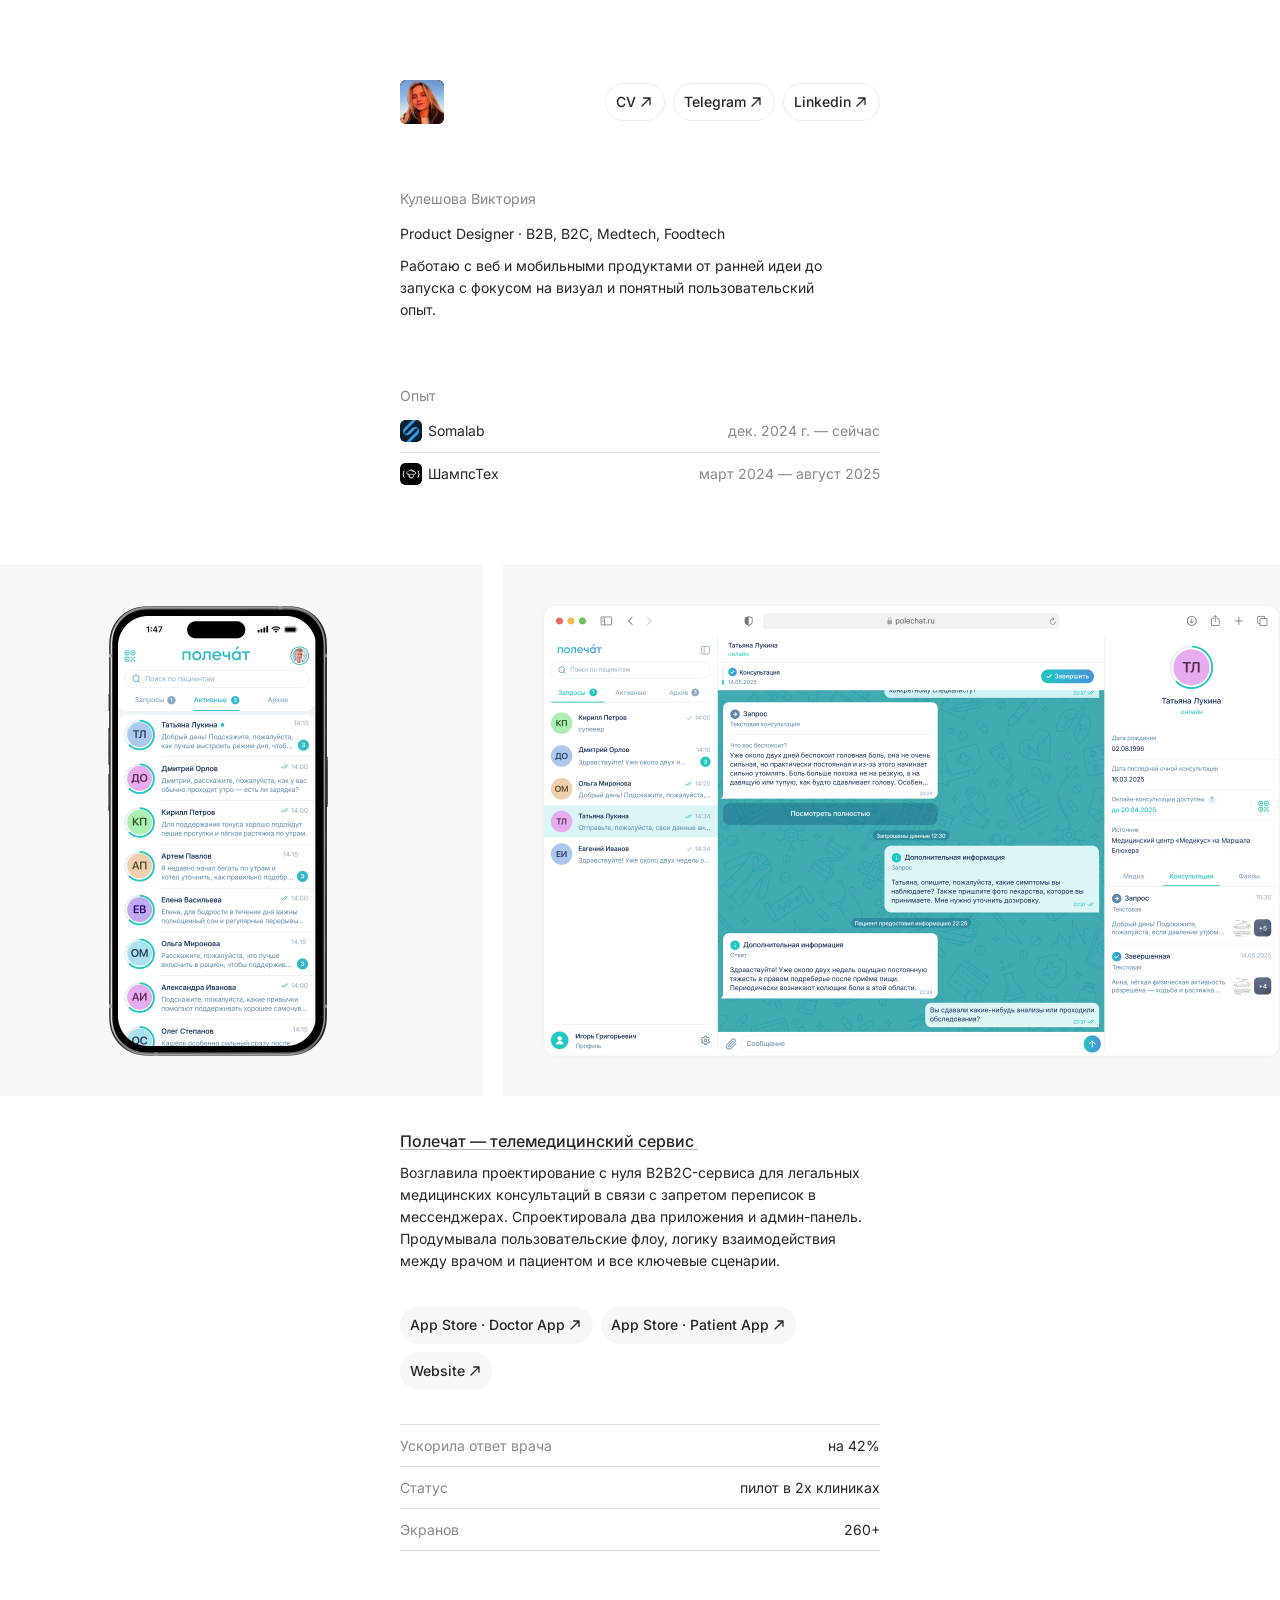
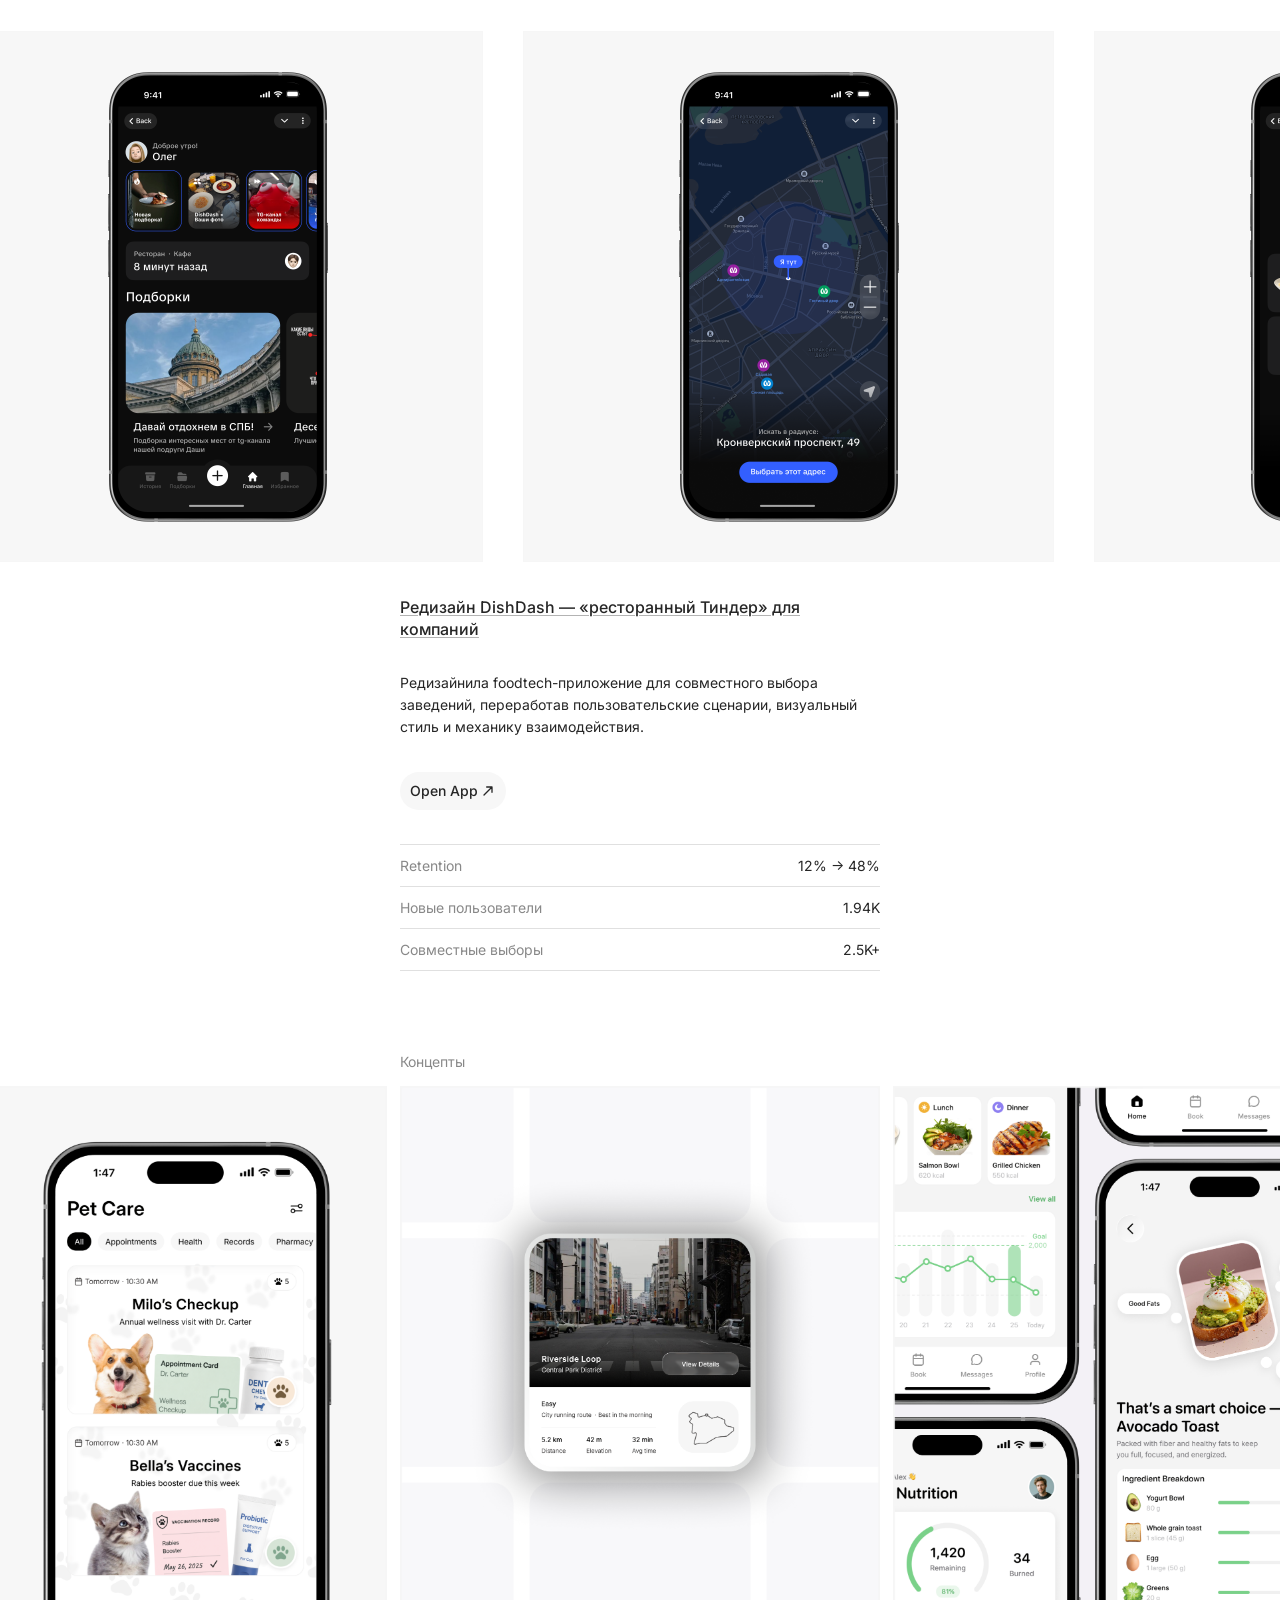
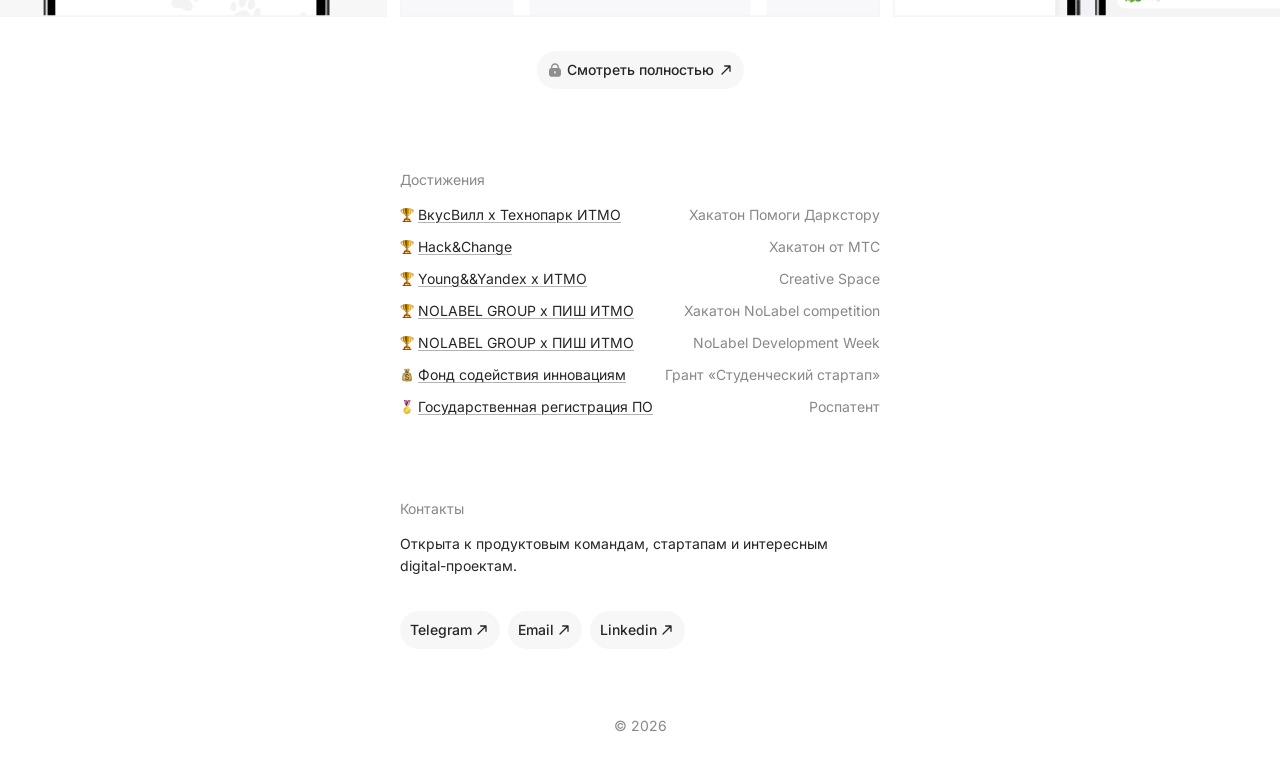
==== commit bc8af9f9: "update" ====
--- a/index.html
+++ b/index.html
@@ -35,7 +35,7 @@
           CV <img class="pill__icon" src="assets/arrow-narrow-up-right.svg" alt="">
         </a>
 
-        <a class="pill" href="#" target="_blank">
+        <a class="pill" href="https://t.me/vktorriaa" target="_blank">
           Telegram <img class="pill__icon" src="assets/arrow-narrow-up-right.svg" alt="">
         </a>
 
@@ -305,7 +305,7 @@
         </div>
 
         <div class="project-links">
-          <a href="@dishdash_bot" class="project-link">
+          <a href="https://t.me/dishdash_bot" class="project-link">
             <span>Open App</span>
             <img src="assets/arrow-narrow-up-right.svg" alt="">
           </a>
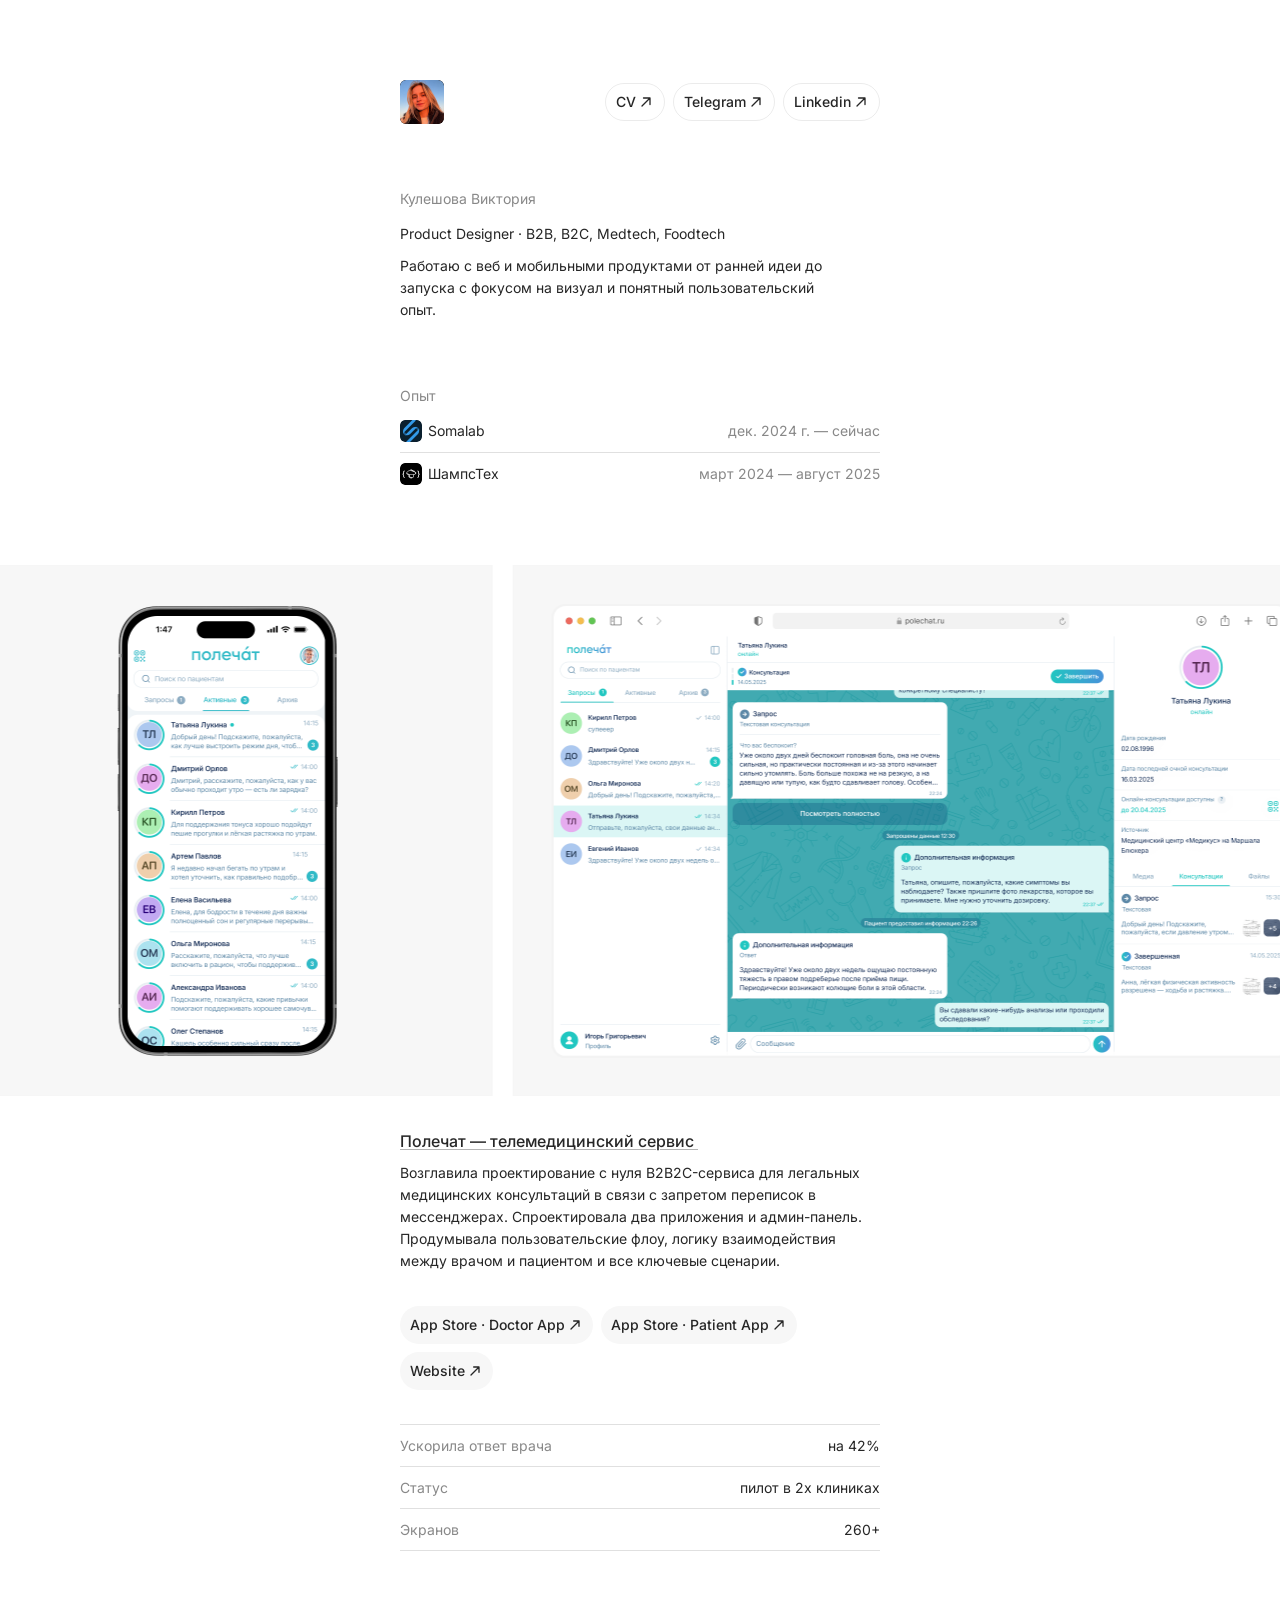
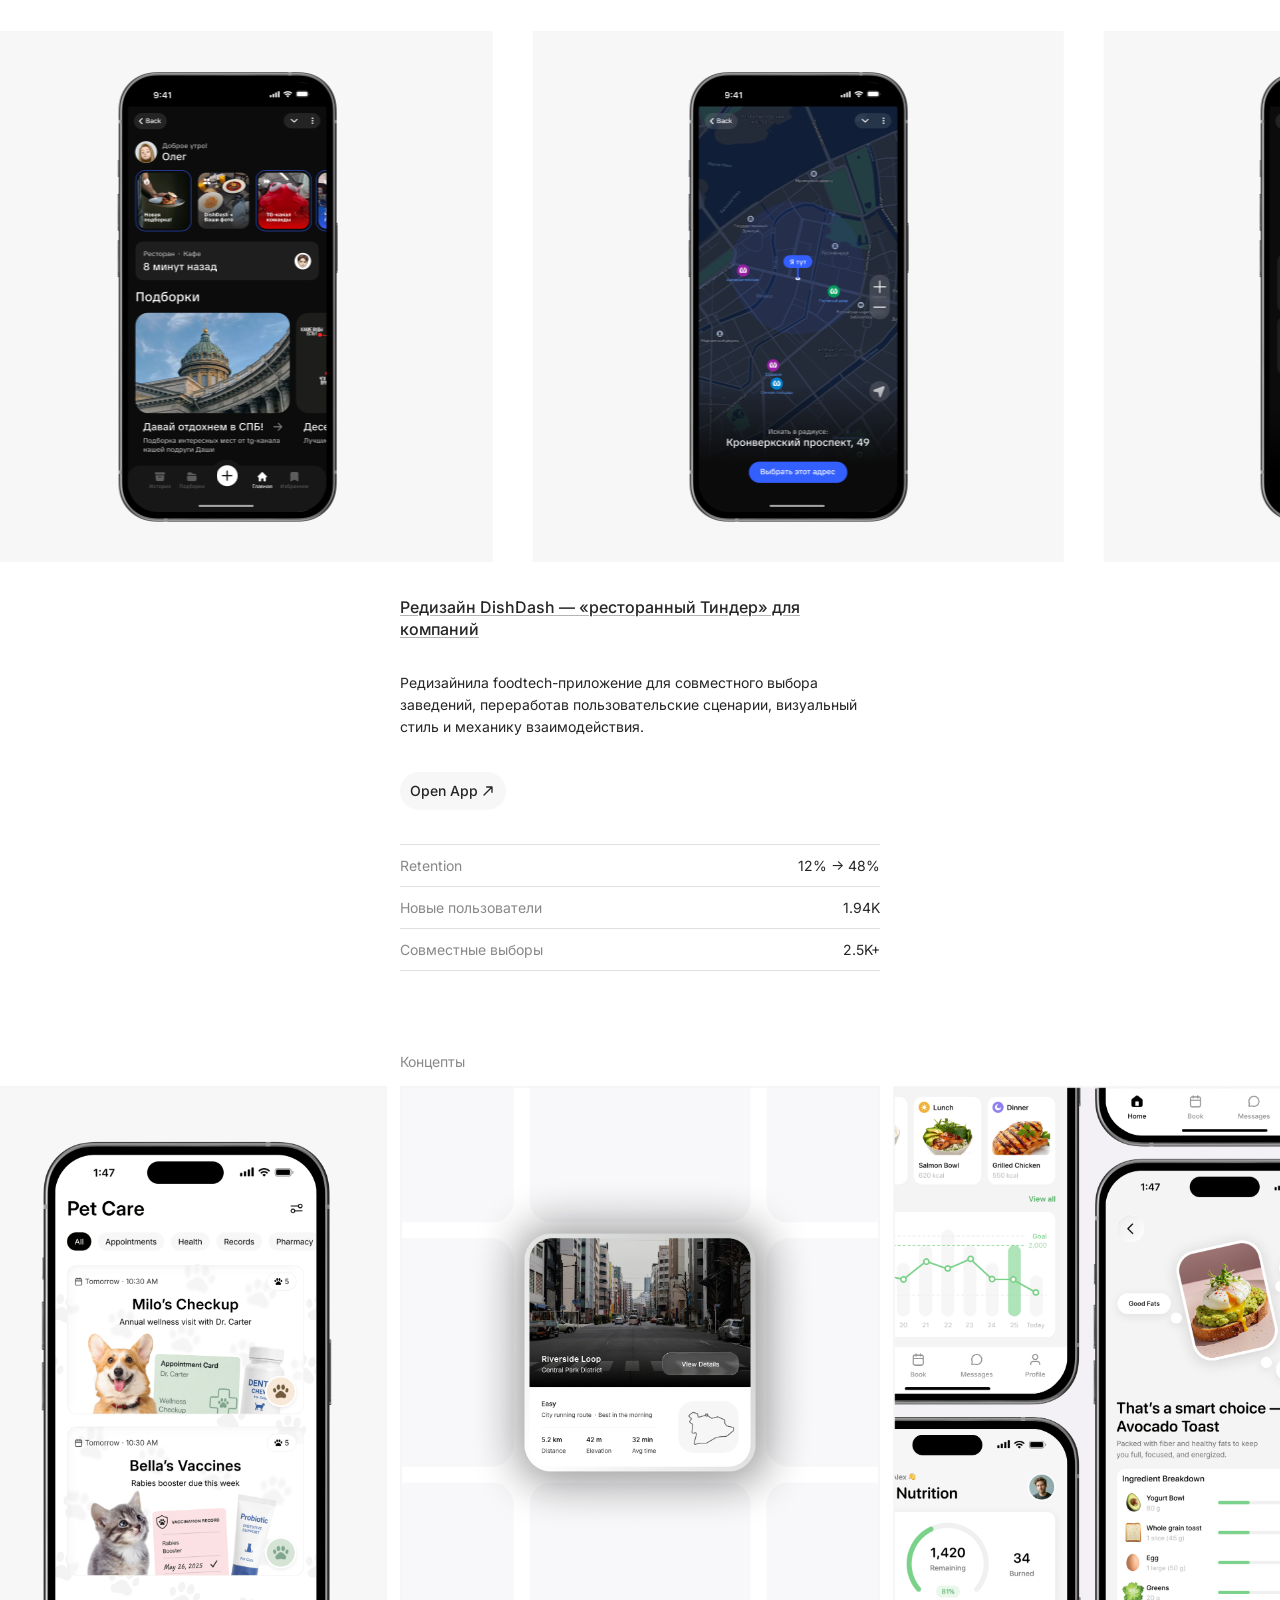
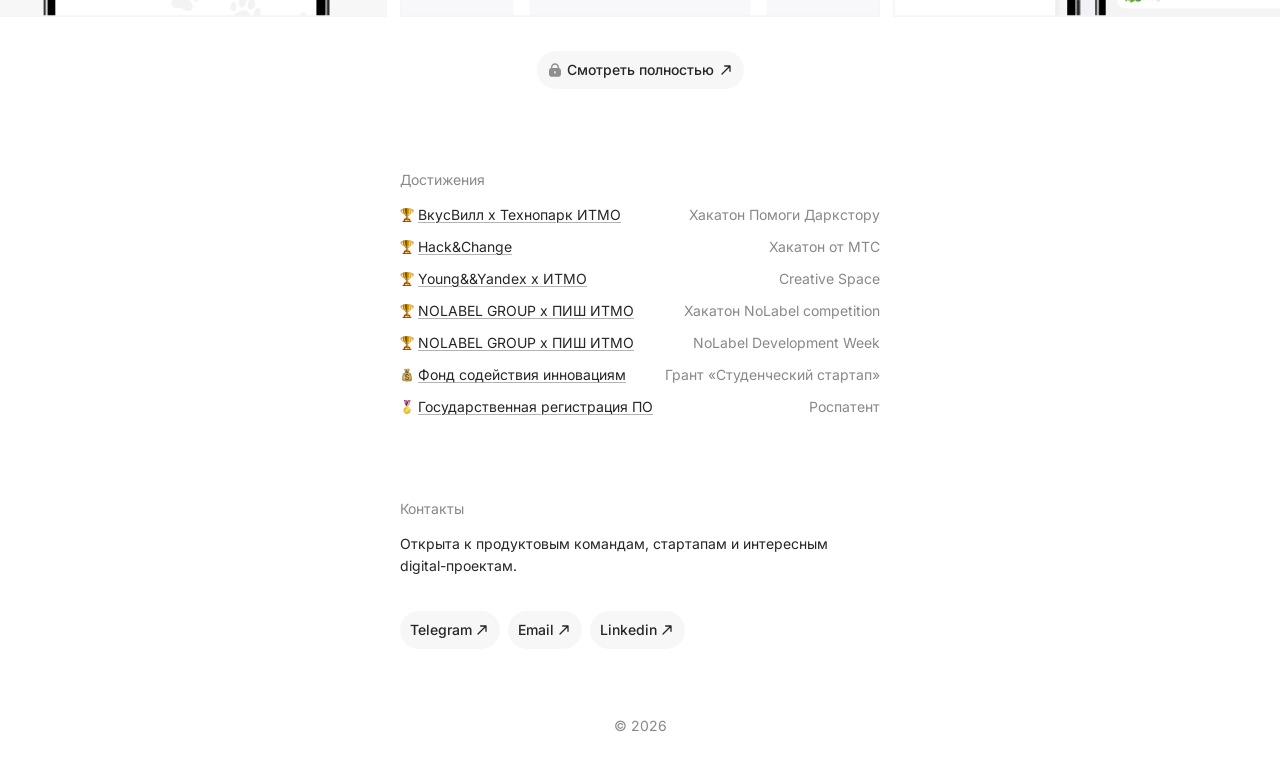
==== commit bef18d37: "update" ====
--- a/index.html
+++ b/index.html
@@ -113,16 +113,29 @@
             <a class="mobile-menu__link" href="#achievements">Достижения</a>
             <a class="mobile-menu__link" href="#contacts">Контакты</a>
             <div class="mobile-menu__divider"></div>
-            <a class="mobile-menu__link" href="#" target="_blank" rel="noopener">CV ↗</a>
-            <a class="mobile-menu__link" href="#" target="_blank" rel="noopener">Telegram ↗</a>
-            <a class="mobile-menu__link" href="#" target="_blank" rel="noopener">Linkedin ↗</a>
+
+            <a class="mobile-menu__link"
+              href="https://drive.google.com/file/d/1_HFvZs7TMibN1lBJT3R0KZXLHbGkVKRL/view?usp=sharing" target="_blank"
+              rel="noopener">
+              CV <img src="assets/arrow-narrow-up-right.svg" alt="">
+            </a>
+
+            <a class="mobile-menu__link" href="https://t.me/vktorriaa" target="_blank" rel="noopener">
+              Telegram <img src="assets/arrow-narrow-up-right.svg" alt="">
+            </a>
+
+            <a class="mobile-menu__link" href="https://www.linkedin.com/in/vika-kuleshova-b618aa413" target="_blank"
+              rel="noopener">
+              Linkedin <img src="assets/arrow-narrow-up-right.svg" alt="">
+            </a>
           </nav>
         </div>
       </div>
 
       <!-- Mobile-only: соц-кнопки отдельным рядом под описанием -->
       <nav class="pillnav pillnav--mobile">
-        <a class="pill" href="https://drive.google.com/file/d/1_HFvZs7TMibN1lBJT3R0KZXLHbGkVKRL/view?usp=sharing" target="_blank" rel="noopener">
+        <a class="pill" href="https://drive.google.com/file/d/1_HFvZs7TMibN1lBJT3R0KZXLHbGkVKRL/view?usp=sharing"
+          target="_blank" rel="noopener">
           <span>CV</span>
           <svg class="pill__icon" viewBox="0 0 16 16" fill="none" xmlns="http://www.w3.org/2000/svg">
             <path d="M4 12L12 4M12 4H5.5M12 4V10.5" stroke="#262626" stroke-width="1.3" stroke-linecap="round"
--- a/style.css
+++ b/style.css
@@ -1654,3 +1654,81 @@
   }
 }
 
+/* =====================================
+   FINAL RESPONSIVE FIX
+===================================== */
+
+@media (max-width: 1024px) {
+  .page {
+    width: 100%;
+    padding-left: 20px;
+    padding-right: 20px;
+    overflow-x: hidden;
+  }
+
+  .hero,
+  .hero__top,
+  .hero__intro,
+  .experience,
+  .project-content,
+  .articles,
+  .concepts,
+  .achievements-block,
+  .contacts-final__content {
+    width: 100%;
+    max-width: 100%;
+  }
+
+  .project-slider,
+  .concepts-gallery {
+    width: 100vw;
+    max-width: 100vw;
+    margin-left: -20px;
+    margin-right: -20px;
+  }
+
+  .project-slider__track img,
+  .concepts-gallery img {
+    width: auto;
+    max-width: none;
+  }
+
+  .concepts-button {
+    margin-left: auto;
+    margin-right: auto;
+  }
+
+  .achievement-row {
+    display: flex;
+    align-items: flex-start;
+    justify-content: flex-start;
+    gap: 6px;
+  }
+
+  .achievement-desc {
+    display: none;
+  }
+
+  .achievement-name,
+  .achievement-name span,
+  .achievement-name .link-text {
+    width: auto;
+    max-width: 100%;
+  }
+
+  .contacts-final__collage {
+    width: 100%;
+    max-width: 100%;
+  }
+}
+
+.mobile-menu__link {
+  display: flex;
+  align-items: center;
+  gap: 4px;
+}
+
+.mobile-menu__link img {
+  width: 16px;
+  height: 16px;
+}
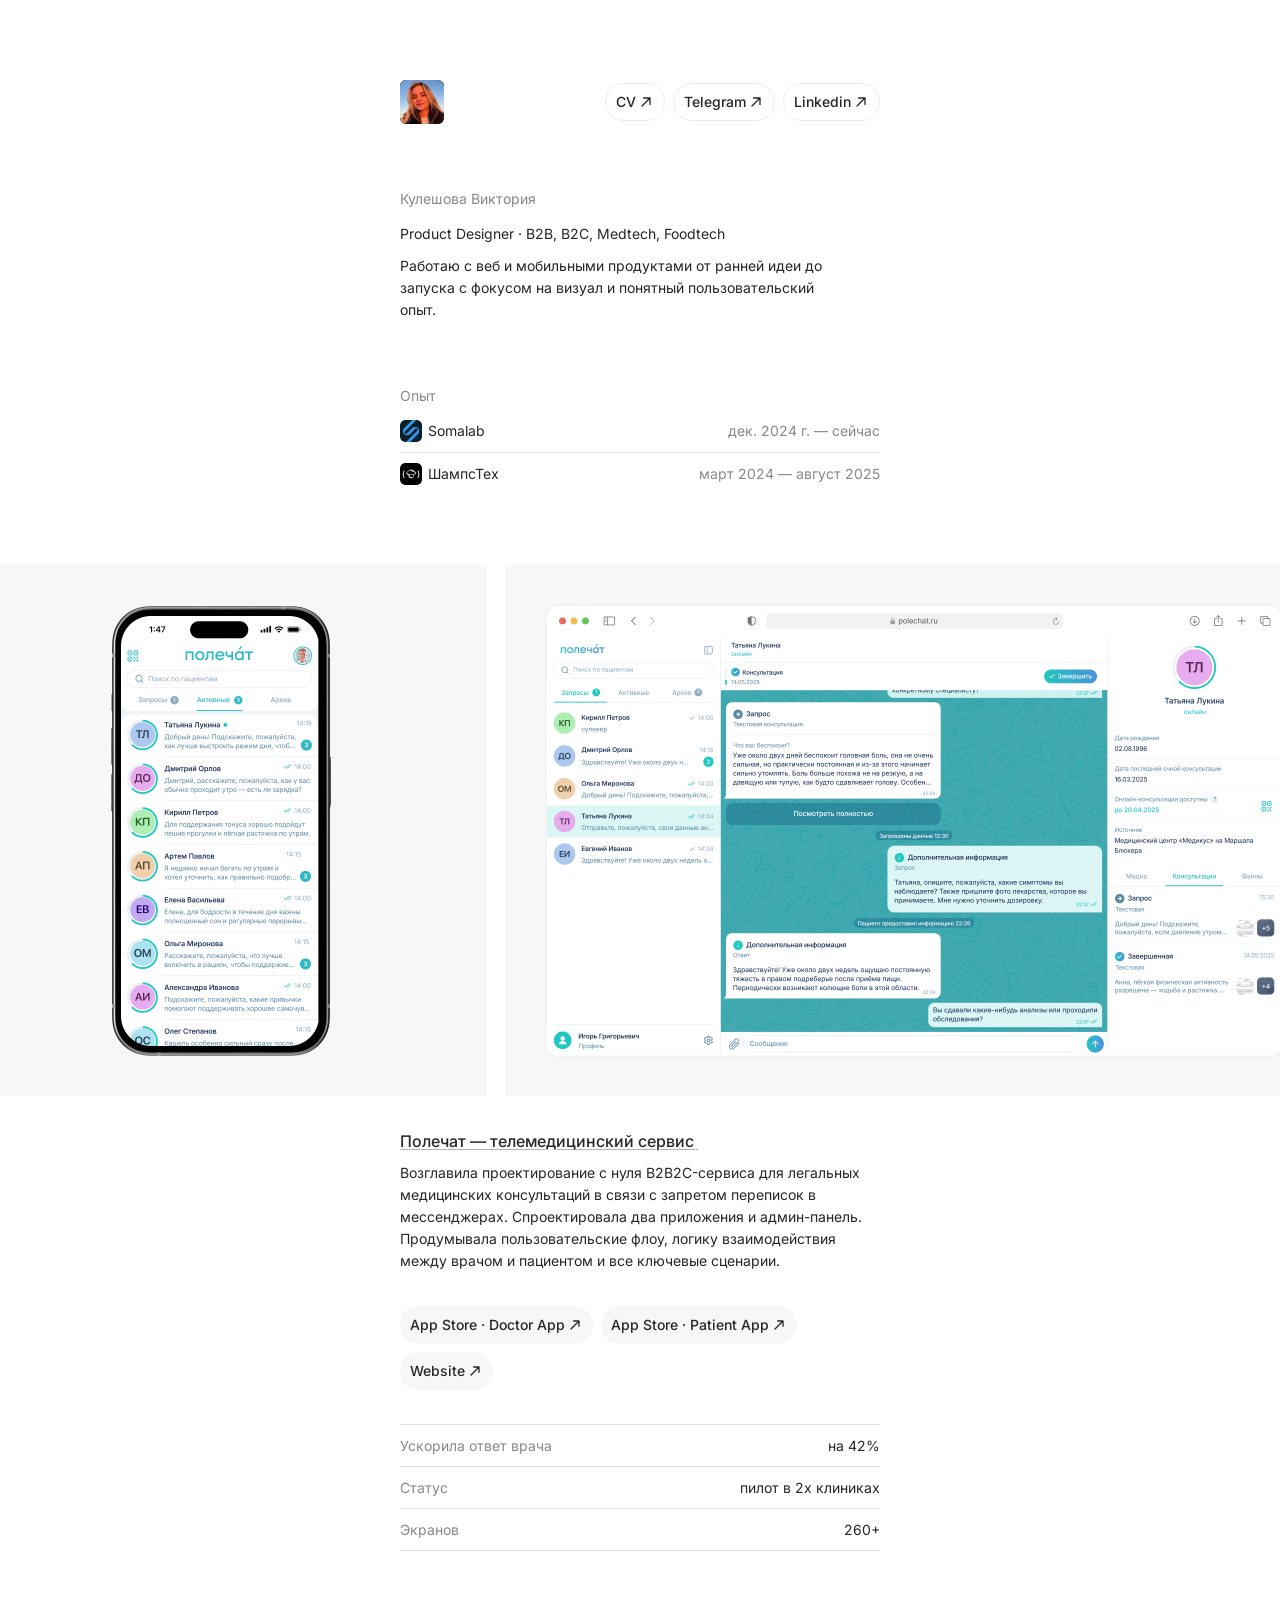
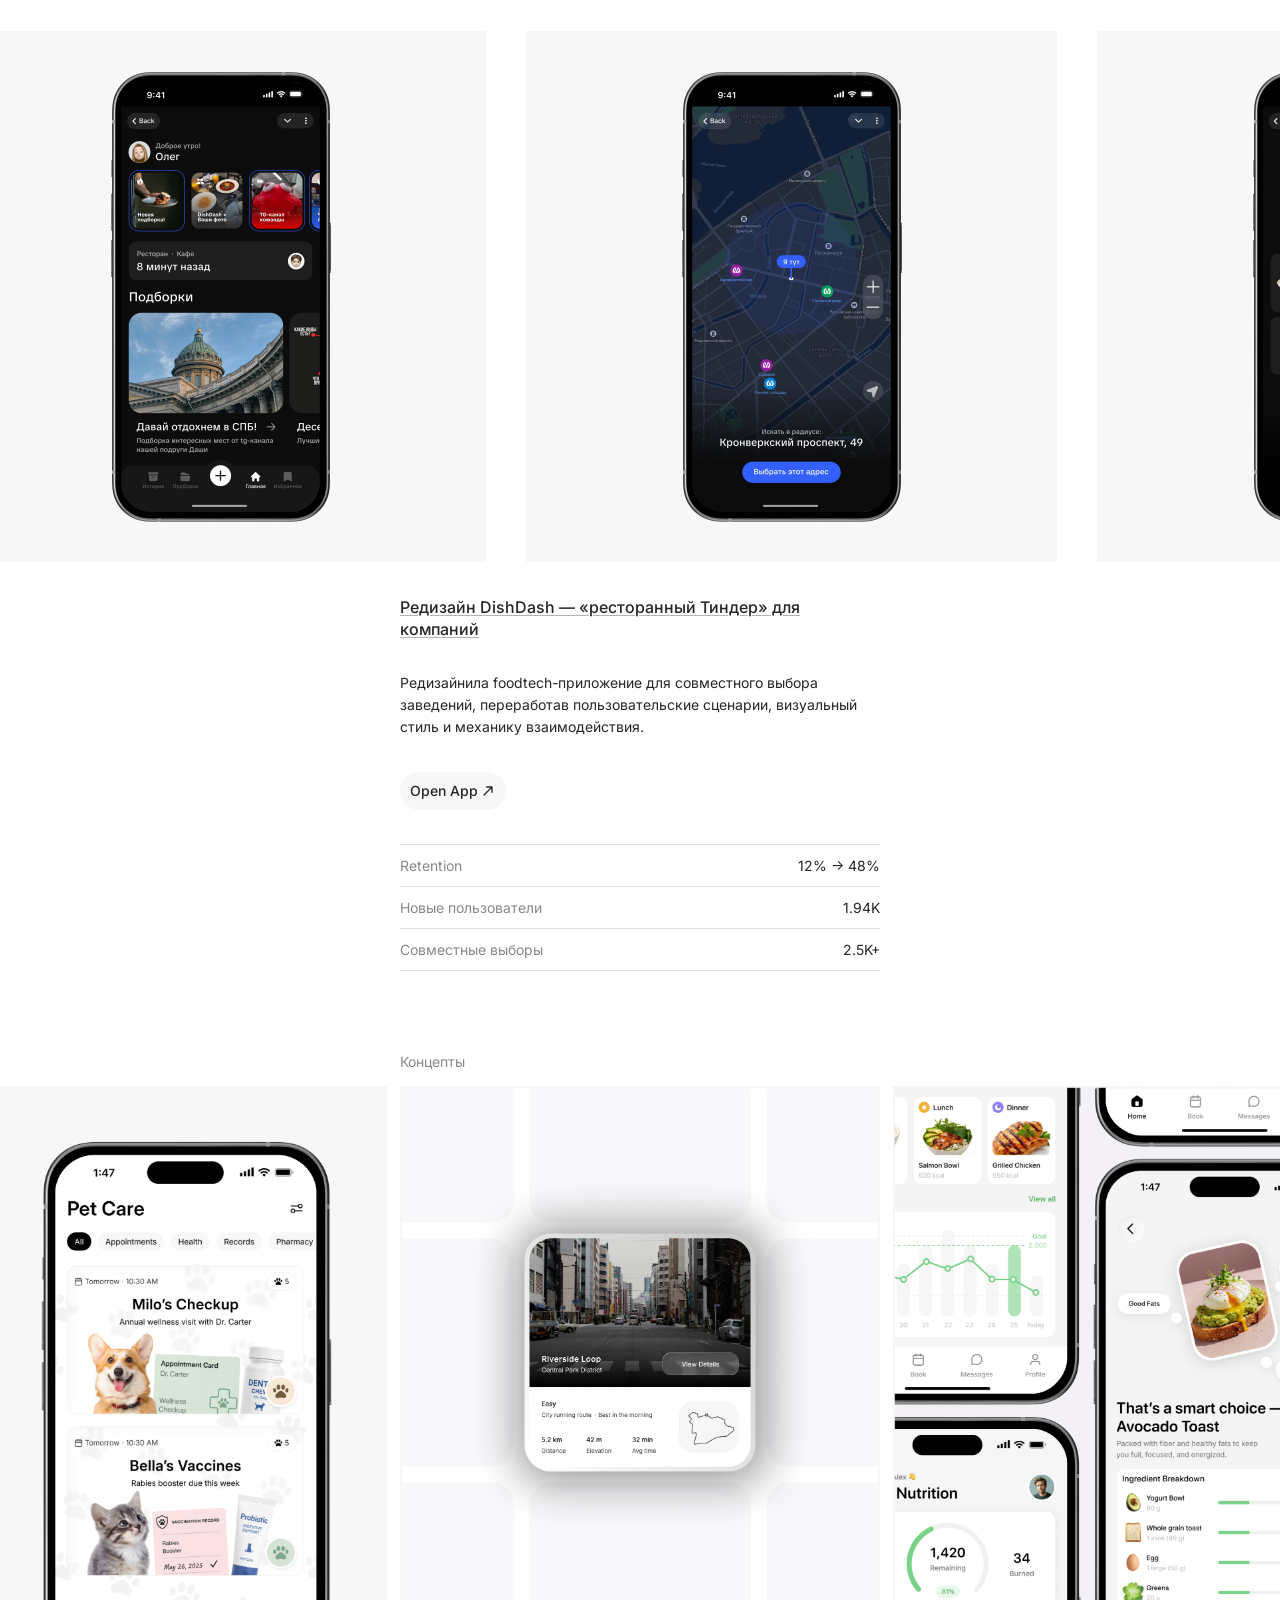
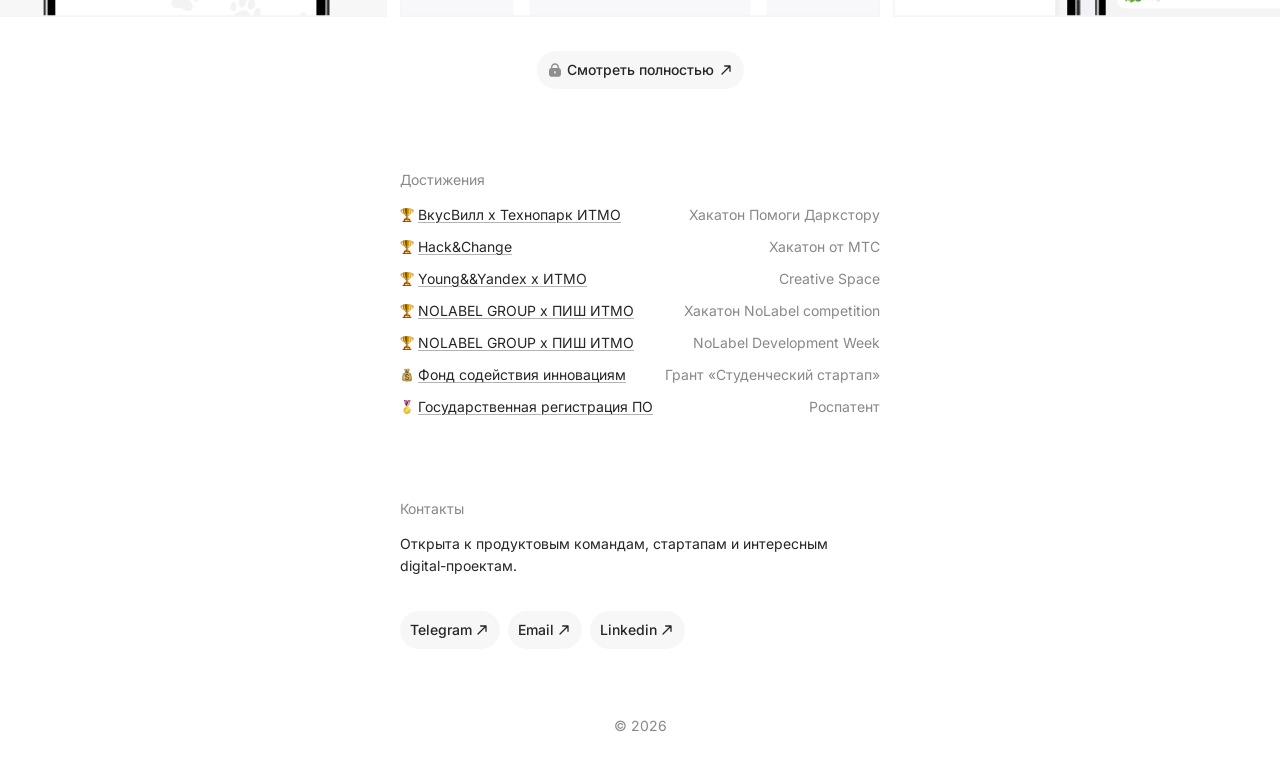
==== commit ec567837: "fix" ====
--- a/index.html
+++ b/index.html
@@ -406,7 +406,7 @@
 
       <div class="achievements-list">
 
-        <a href="#" class="achievement-row link-with-arrow">
+        <a class="achievement-row link-with-arrow">
           <span class="achievement-name">
             <img src="assets/win.png" alt="">
             <span class="link-text">
@@ -417,7 +417,7 @@
           <span class="achievement-desc">Хакатон Помоги Даркстору</span>
         </a>
 
-        <a href="#" class="achievement-row link-with-arrow">
+        <a class="achievement-row link-with-arrow">
           <span class="achievement-name">
             <img src="assets/win.png" alt="">
             <span class="link-text">
@@ -428,7 +428,7 @@
           <span class="achievement-desc">Хакатон от МТС</span>
         </a>
 
-        <a href="#" class="achievement-row link-with-arrow">
+        <a class="achievement-row link-with-arrow">
           <span class="achievement-name">
             <img src="assets/win.png" alt="">
             <span class="link-text">
@@ -439,7 +439,7 @@
           <span class="achievement-desc">Creative Space</span>
         </a>
 
-        <a href="#" class="achievement-row link-with-arrow">
+        <a class="achievement-row link-with-arrow">
           <span class="achievement-name">
             <img src="assets/win.png" alt="">
             <span class="link-text">
@@ -450,7 +450,7 @@
           <span class="achievement-desc">Хакатон NoLabel competition</span>
         </a>
 
-        <a href="#" class="achievement-row link-with-arrow">
+        <a class="achievement-row link-with-arrow">
           <span class="achievement-name">
             <img src="assets/win.png" alt="">
             <span class="link-text">
@@ -461,7 +461,7 @@
           <span class="achievement-desc">NoLabel Development Week</span>
         </a>
 
-        <a href="#" class="achievement-row link-with-arrow">
+        <a class="achievement-row link-with-arrow">
           <span class="achievement-name">
             <img src="assets/money.png" alt="">
             <span class="link-text">
@@ -472,7 +472,7 @@
           <span class="achievement-desc">Грант «Студенческий стартап»</span>
         </a>
 
-        <a href="#" class="achievement-row link-with-arrow">
+        <a class="achievement-row link-with-arrow">
           <span class="achievement-name">
             <img src="assets/medal.png" alt="">
             <span class="link-text">
--- a/style.css
+++ b/style.css
@@ -1731,4 +1731,42 @@
 .mobile-menu__link img {
   width: 16px;
   height: 16px;
+}
+
+@media (max-width: 1024px) {
+  .sticky-menu__mobile {
+    position: absolute;
+    top: 56px;
+    right: 20px;
+
+    width: 250px;
+    padding: 14px;
+
+    display: none;
+    flex-direction: column;
+    gap: 2px;
+
+    background: #ffffff;
+    border: 0.8px solid rgba(0, 0, 0, 0.06);
+    border-radius: 16px;
+    box-shadow: 0 12px 40px rgba(0, 0, 0, 0.10);
+  }
+
+  .sticky-menu__mobile.is-open {
+    display: flex;
+  }
+
+  .sticky-menu__mobile a {
+    padding: 8px 10px;
+    border-radius: 10px;
+
+    font-size: 14px;
+    line-height: 22px;
+    color: #262626;
+    text-decoration: none;
+  }
+
+  .sticky-menu__mobile a:hover {
+    background: #f7f7f7;
+  }
 }
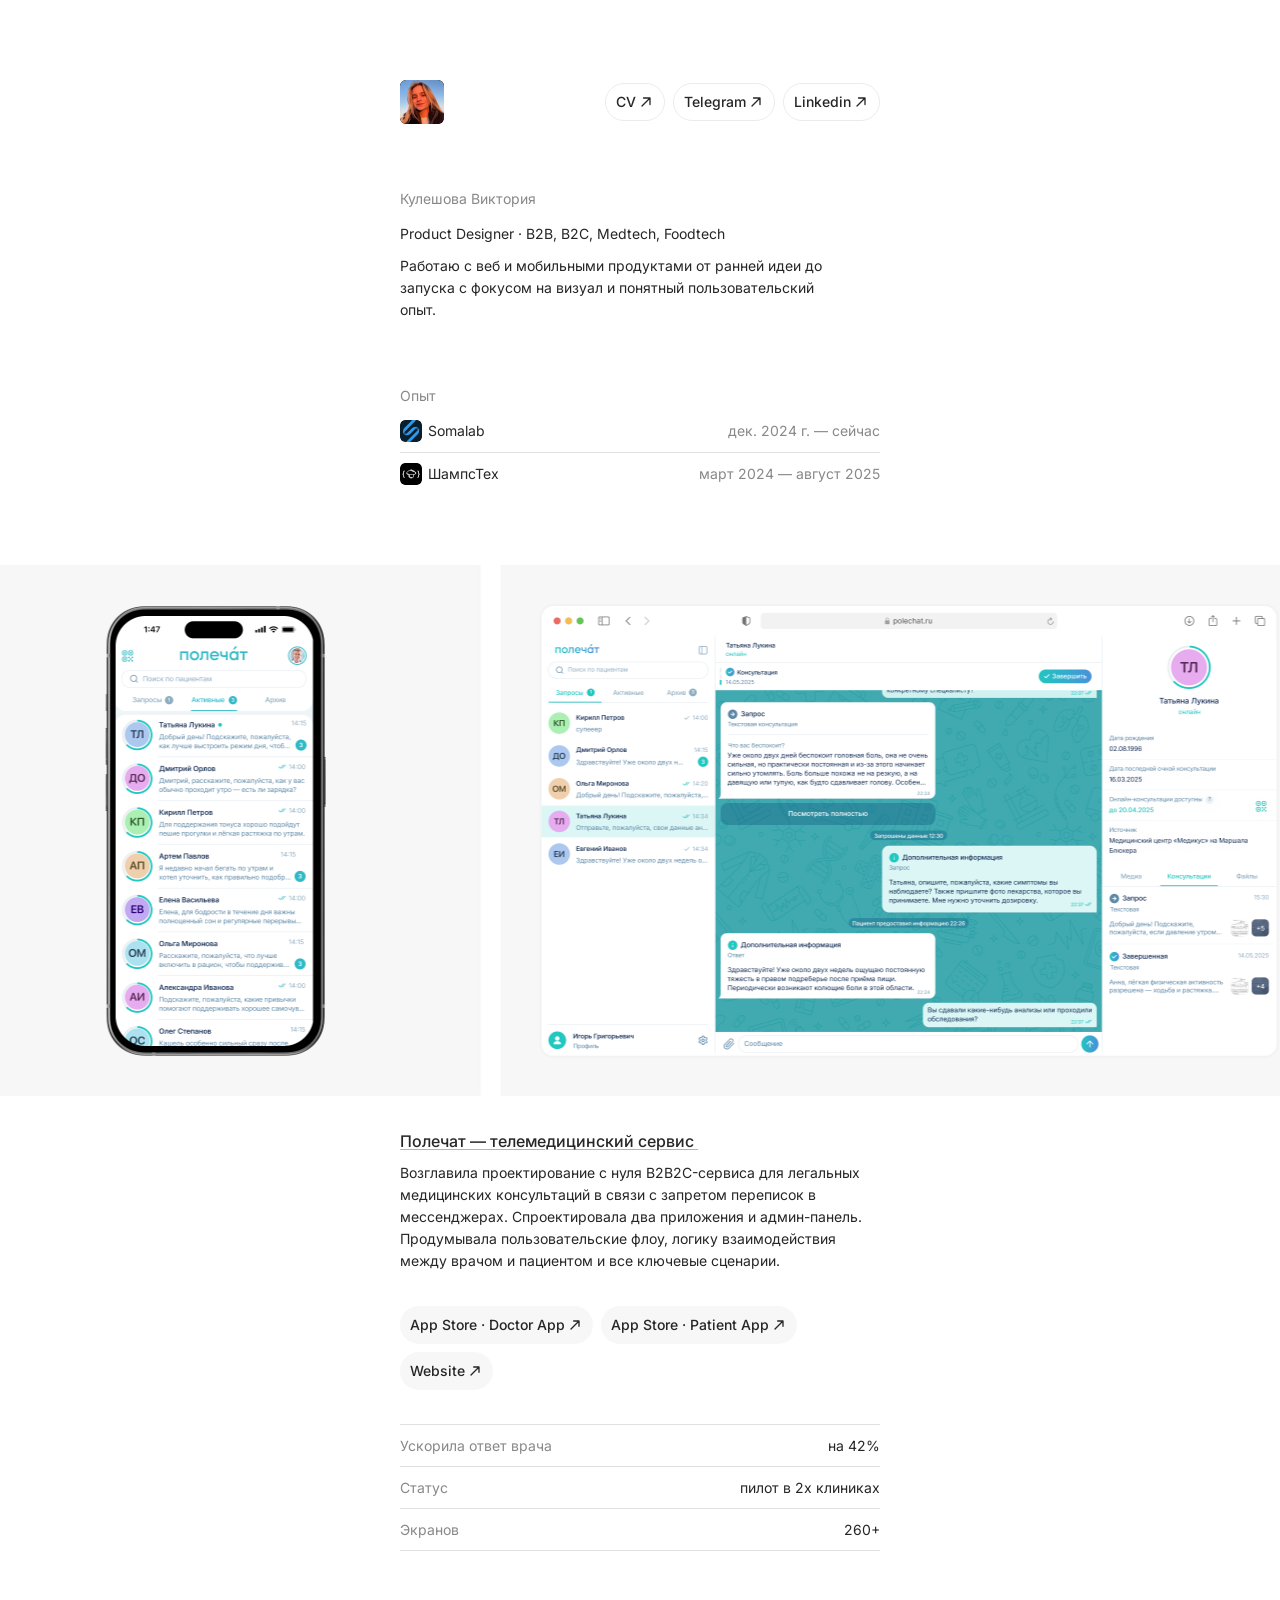
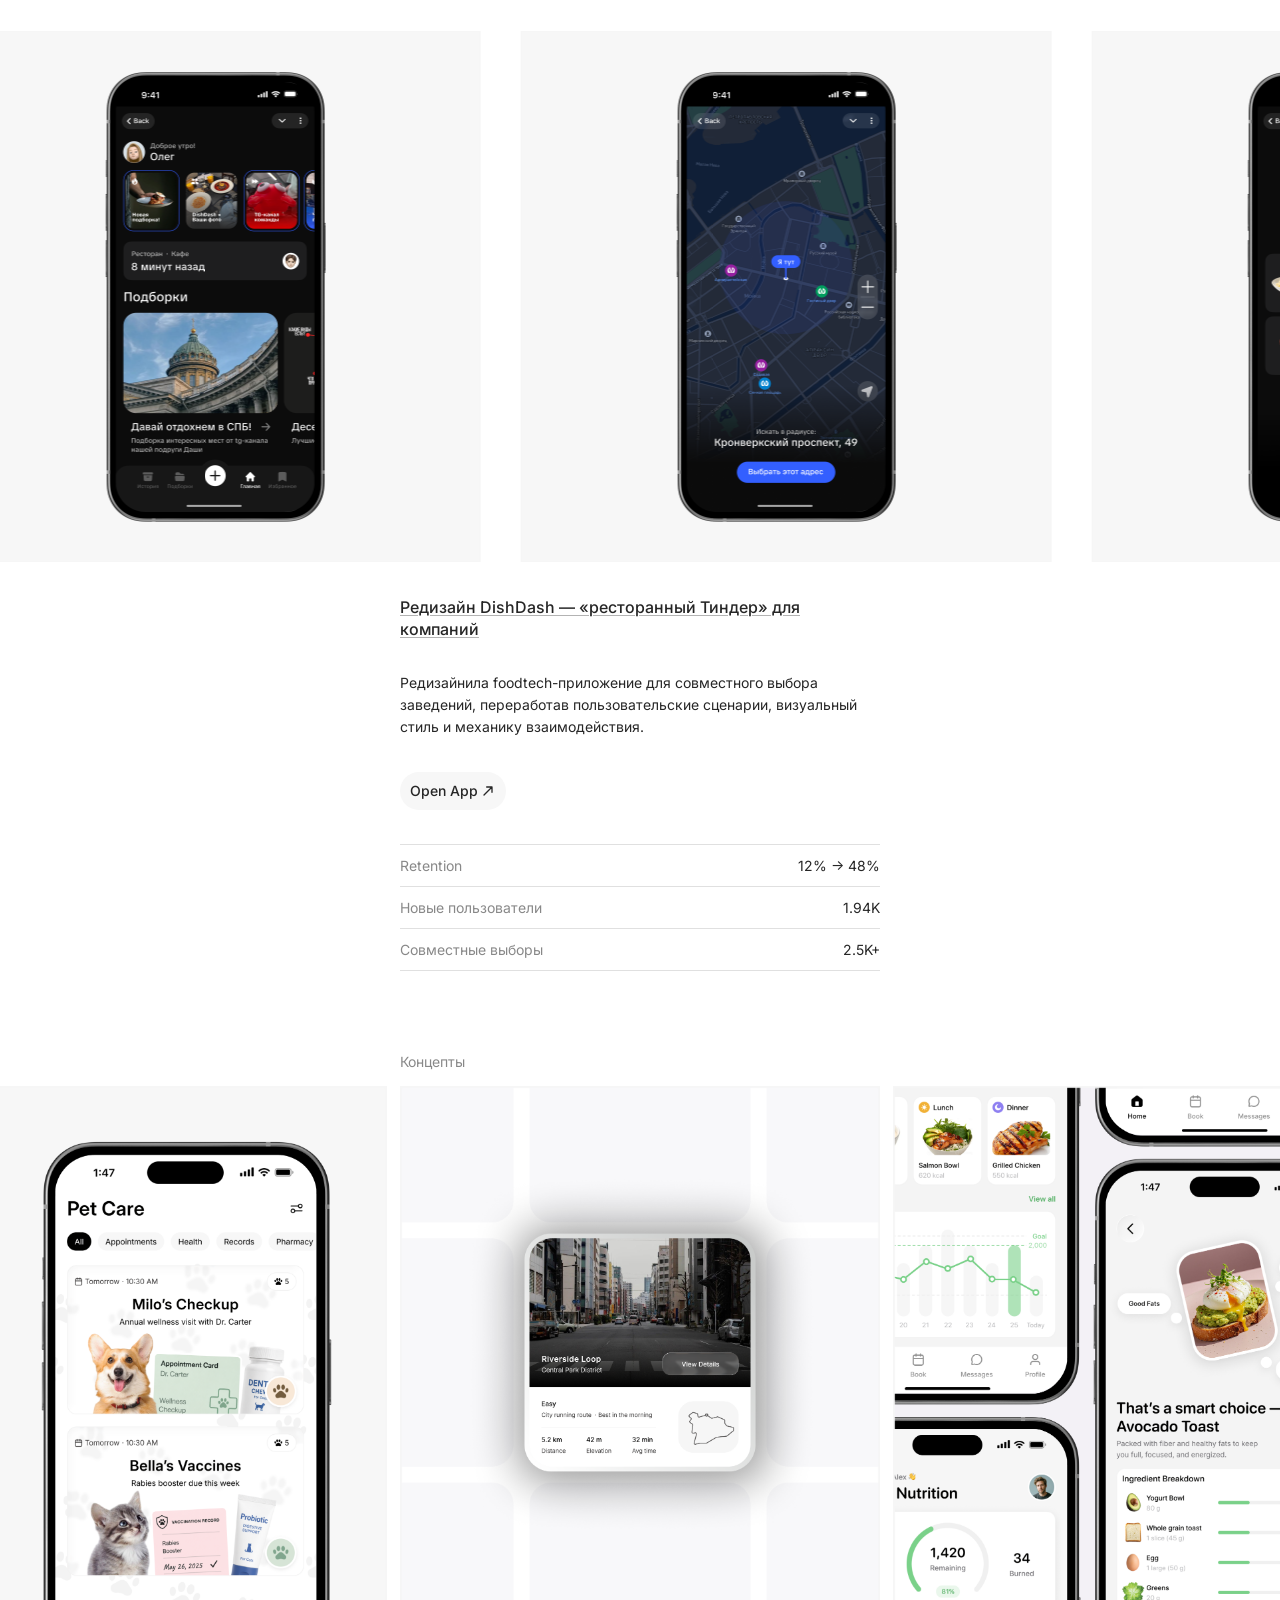
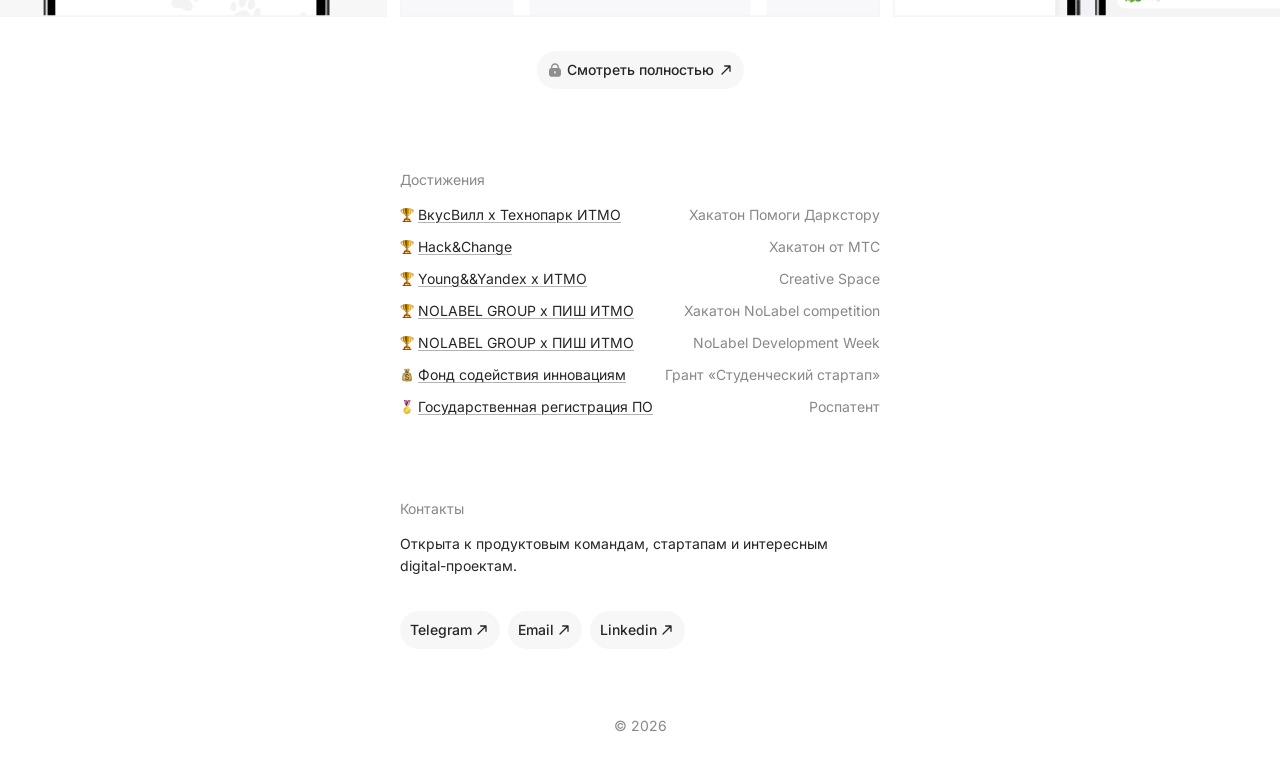
==== commit f40f12d1: "update CV" ====
--- a/index.html
+++ b/index.html
@@ -30,7 +30,7 @@
       </nav>
 
       <div class="sticky-menu__buttons">
-        <a class="pill" href="https://drive.google.com/file/d/1_HFvZs7TMibN1lBJT3R0KZXLHbGkVKRL/view?usp=sharing"
+        <a class="pill" href="https://drive.google.com/file/d/1Yl7jH6-IZ06pN4UM90SeidB2gmKD_ZWF/view?usp=sharing"
           target="_blank">
           CV <img class="pill__icon" src="assets/arrow-narrow-up-right.svg" alt="">
         </a>
@@ -77,7 +77,7 @@
 
         <!-- Desktop: pill-навигация -->
         <nav class="pillnav">
-          <a class="pill" href="https://drive.google.com/file/d/1_HFvZs7TMibN1lBJT3R0KZXLHbGkVKRL/view?usp=sharing"
+          <a class="pill" href="https://drive.google.com/file/d/1Yl7jH6-IZ06pN4UM90SeidB2gmKD_ZWF/view?usp=sharing"
             target="_blank" rel="noopener">
             <span>CV</span>
             <svg class="pill__icon" viewBox="0 0 16 16" fill="none" xmlns="http://www.w3.org/2000/svg">
@@ -115,7 +115,7 @@
             <div class="mobile-menu__divider"></div>
 
             <a class="mobile-menu__link"
-              href="https://drive.google.com/file/d/1_HFvZs7TMibN1lBJT3R0KZXLHbGkVKRL/view?usp=sharing" target="_blank"
+              href="https://drive.google.com/file/d/1Yl7jH6-IZ06pN4UM90SeidB2gmKD_ZWF/view?usp=sharing" target="_blank"
               rel="noopener">
               CV <img src="assets/arrow-narrow-up-right.svg" alt="">
             </a>
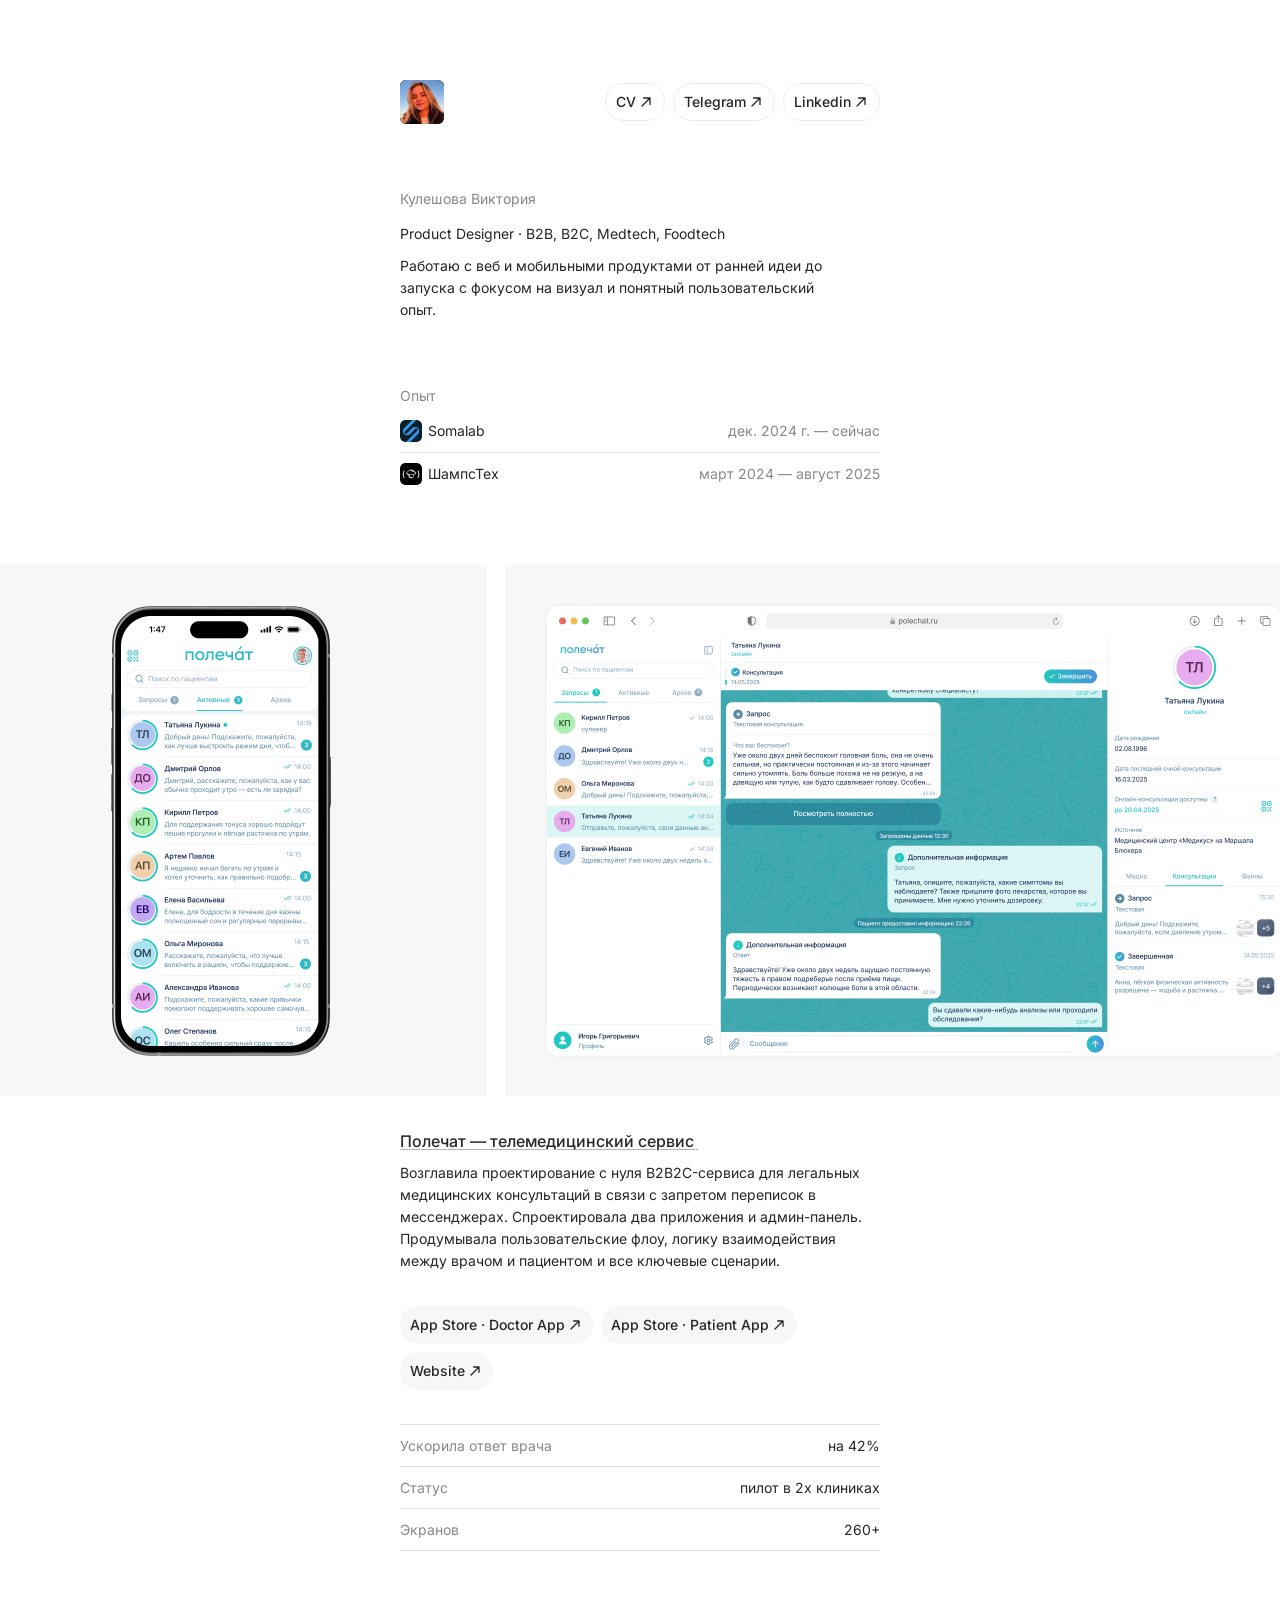
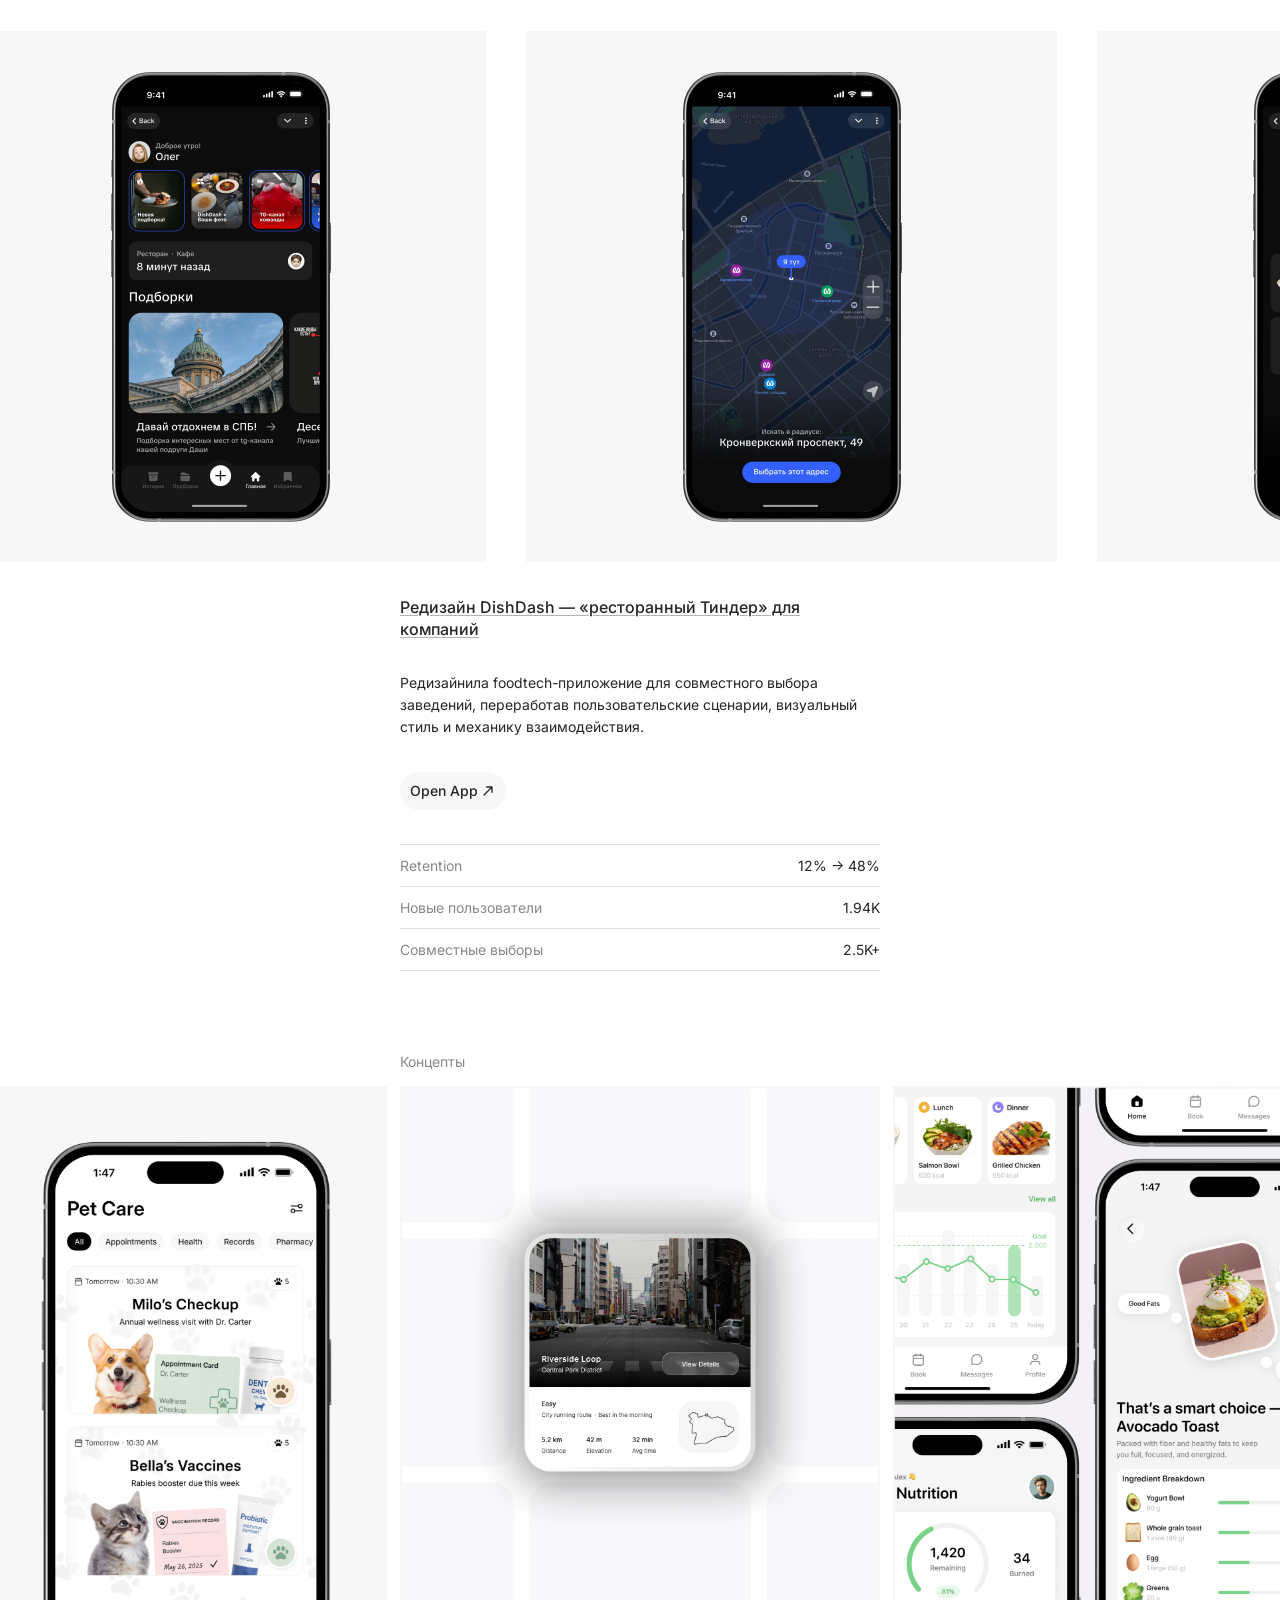
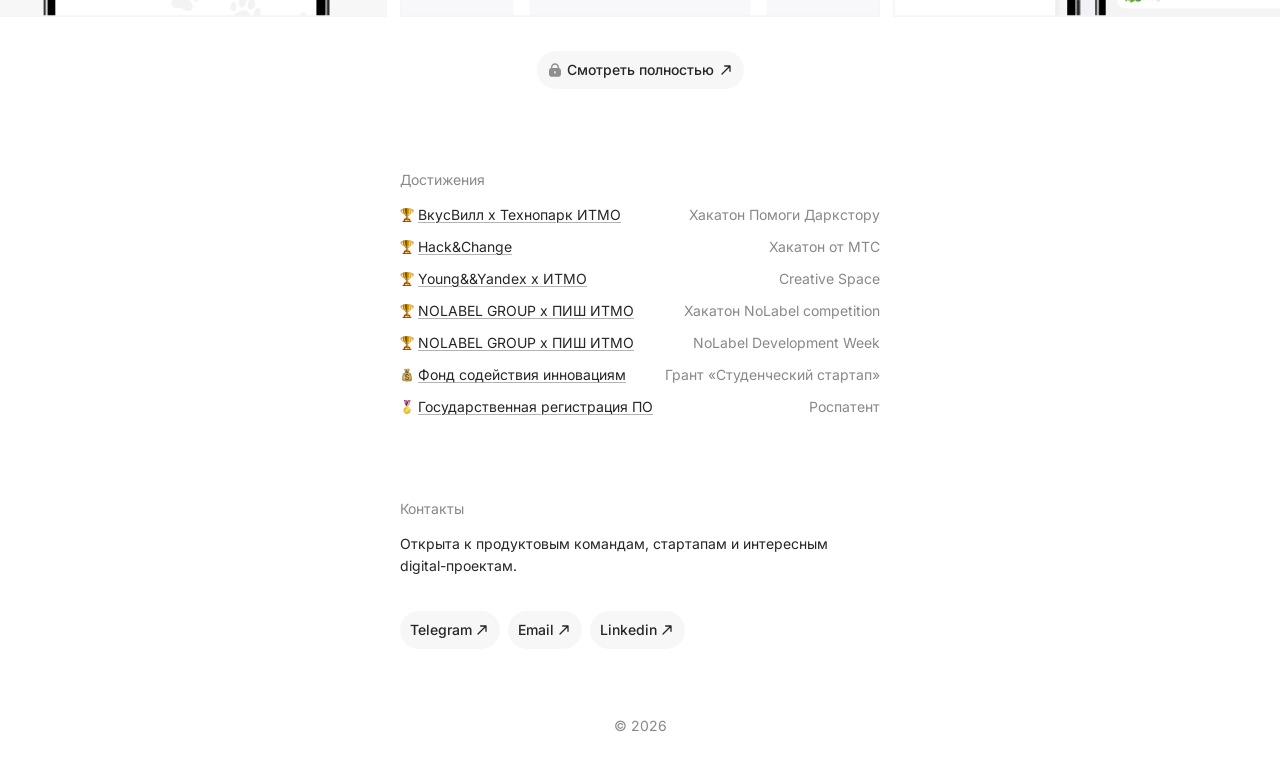
==== commit 1cfe9603: "update" ====
--- a/index.html
+++ b/index.html
@@ -30,7 +30,7 @@
       </nav>
 
       <div class="sticky-menu__buttons">
-        <a class="pill" href="https://drive.google.com/file/d/1Yl7jH6-IZ06pN4UM90SeidB2gmKD_ZWF/view?usp=sharing"
+        <a class="pill" href="https://drive.google.com/file/d/1_S7qEX6i-bBiNIe2hBQLSZedoo4hthZK/view?usp=sharing"
           target="_blank">
           CV <img class="pill__icon" src="assets/arrow-narrow-up-right.svg" alt="">
         </a>
@@ -77,7 +77,7 @@
 
         <!-- Desktop: pill-навигация -->
         <nav class="pillnav">
-          <a class="pill" href="https://drive.google.com/file/d/1Yl7jH6-IZ06pN4UM90SeidB2gmKD_ZWF/view?usp=sharing"
+          <a class="pill" href="https://drive.google.com/file/d/1_S7qEX6i-bBiNIe2hBQLSZedoo4hthZK/view?usp=sharing"
             target="_blank" rel="noopener">
             <span>CV</span>
             <svg class="pill__icon" viewBox="0 0 16 16" fill="none" xmlns="http://www.w3.org/2000/svg">
@@ -115,7 +115,7 @@
             <div class="mobile-menu__divider"></div>
 
             <a class="mobile-menu__link"
-              href="https://drive.google.com/file/d/1Yl7jH6-IZ06pN4UM90SeidB2gmKD_ZWF/view?usp=sharing" target="_blank"
+              href="https://drive.google.com/file/d/1_S7qEX6i-bBiNIe2hBQLSZedoo4hthZK/view?usp=sharing" target="_blank"
               rel="noopener">
               CV <img src="assets/arrow-narrow-up-right.svg" alt="">
             </a>
@@ -134,7 +134,7 @@
 
       <!-- Mobile-only: соц-кнопки отдельным рядом под описанием -->
       <nav class="pillnav pillnav--mobile">
-        <a class="pill" href="https://drive.google.com/file/d/1_HFvZs7TMibN1lBJT3R0KZXLHbGkVKRL/view?usp=sharing"
+        <a class="pill" href="https://drive.google.com/file/d/1_S7qEX6i-bBiNIe2hBQLSZedoo4hthZK/view?usp=sharing"
           target="_blank" rel="noopener">
           <span>CV</span>
           <svg class="pill__icon" viewBox="0 0 16 16" fill="none" xmlns="http://www.w3.org/2000/svg">
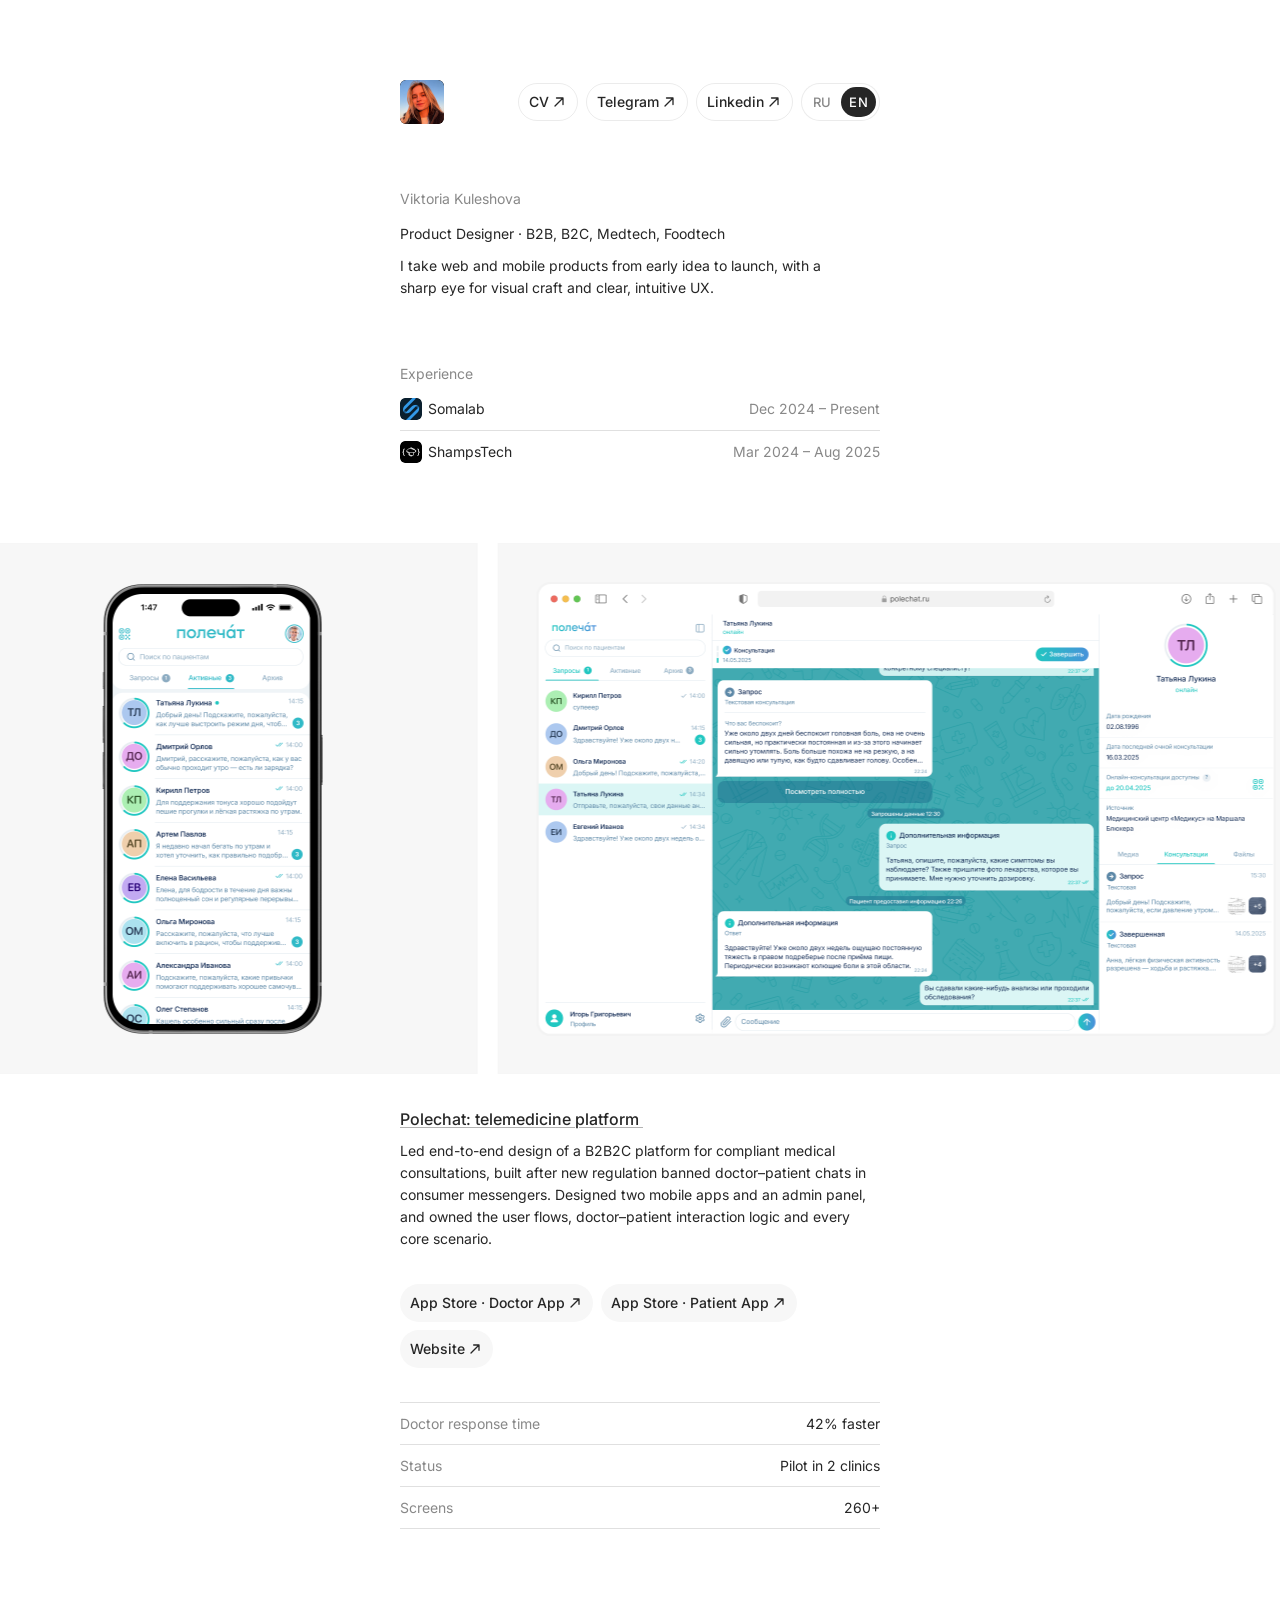
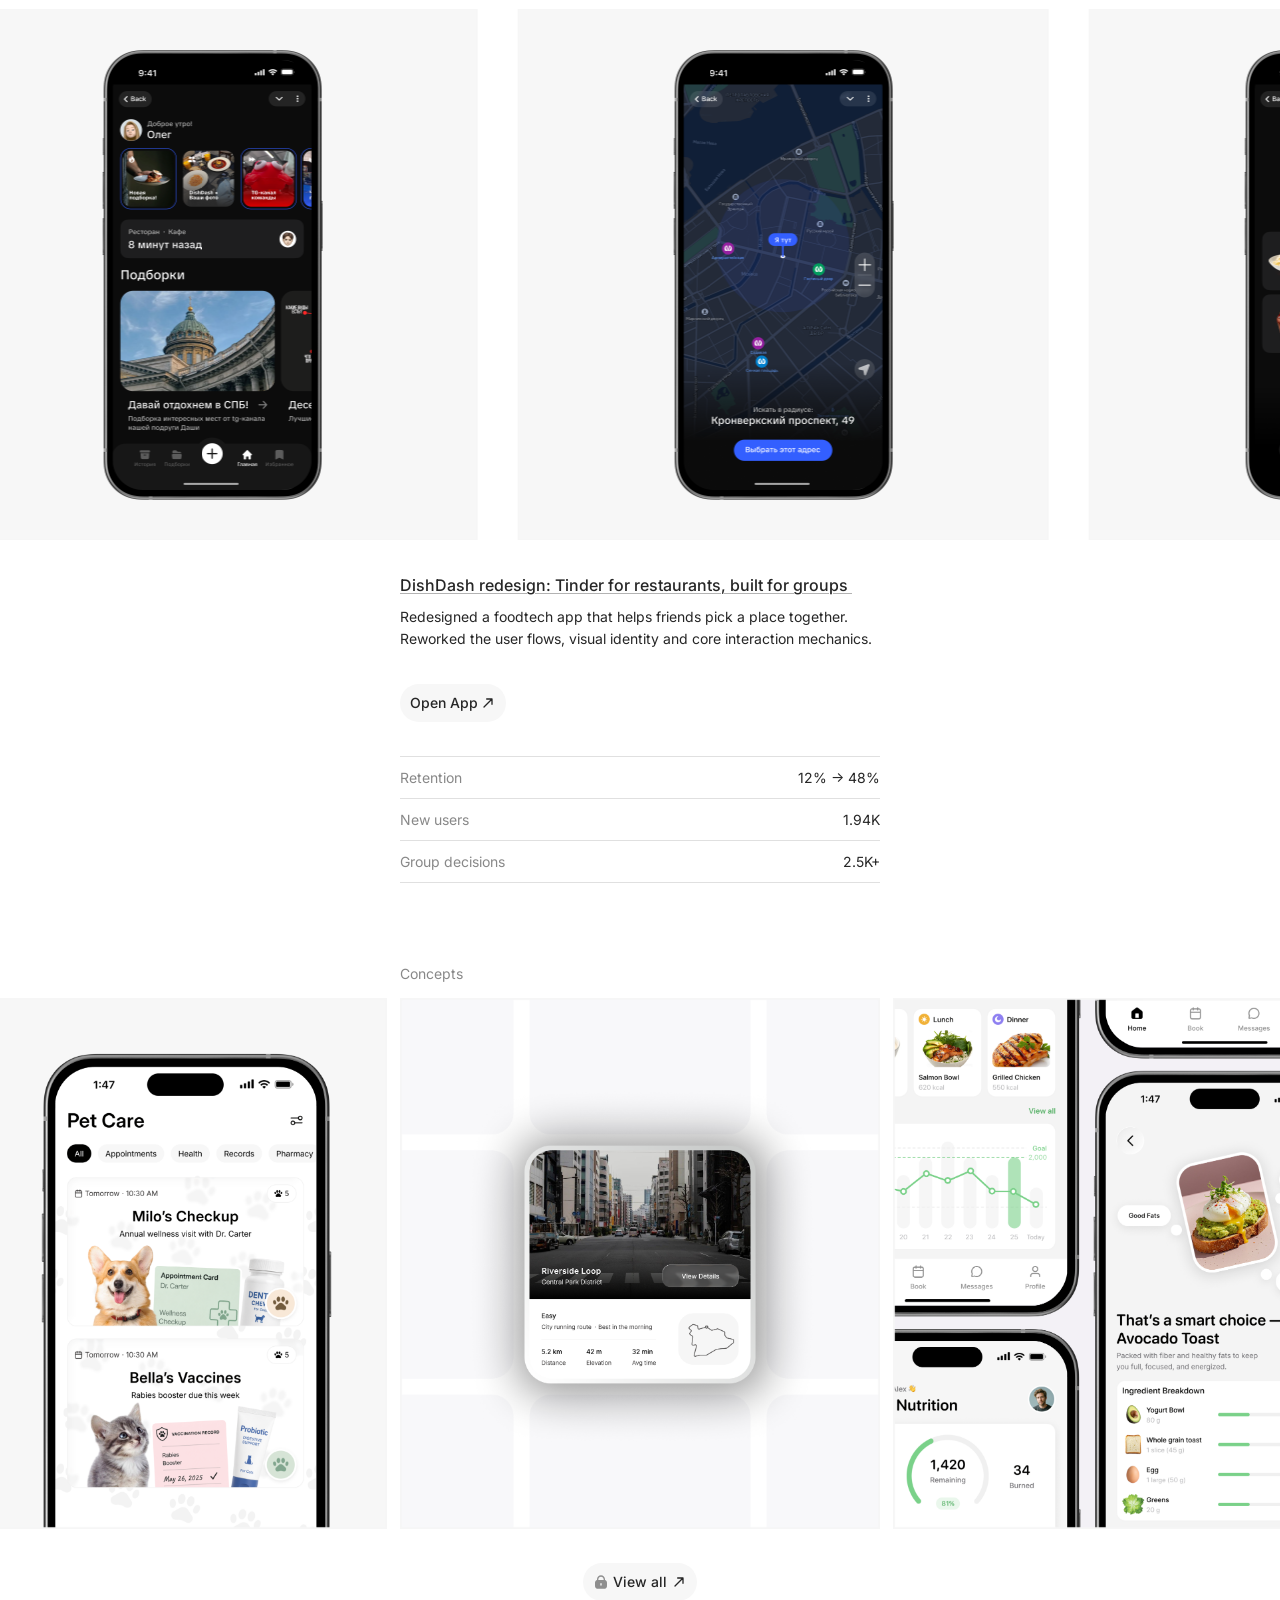
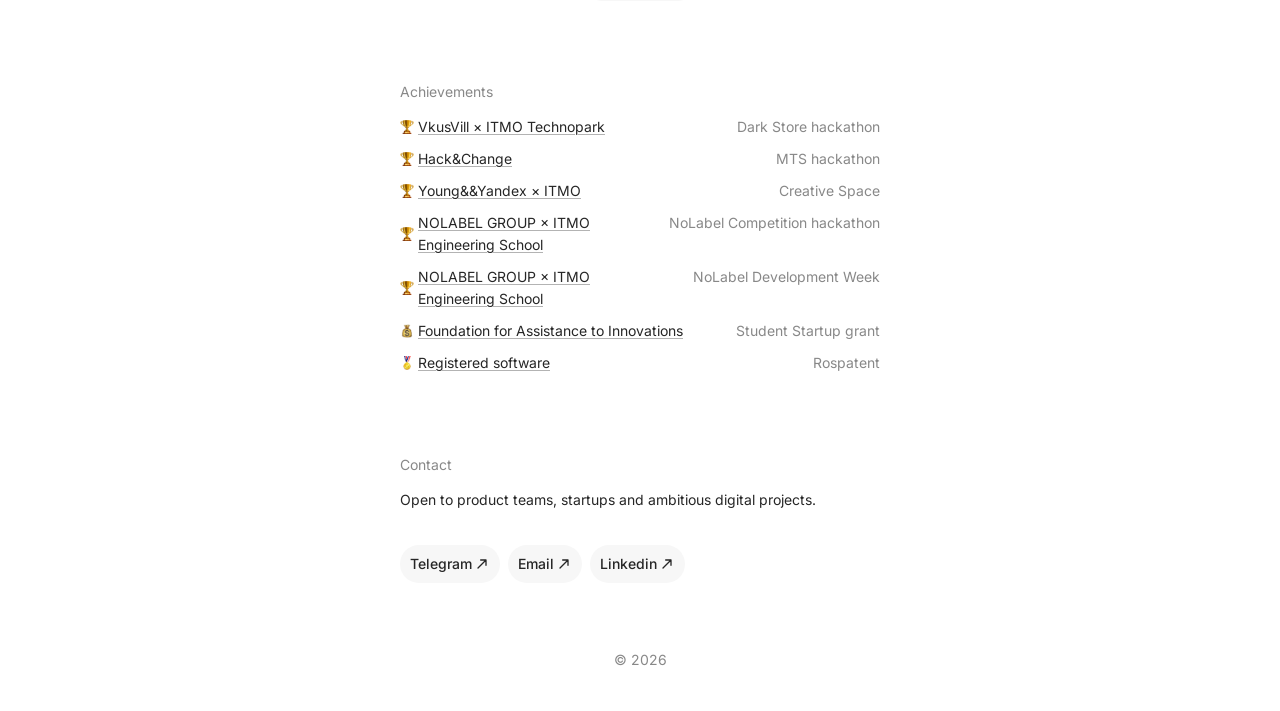
==== commit f83ab614: "RU/EN versions" ====
--- a/index.html
+++ b/index.html
@@ -1,560 +1,26 @@
 <!DOCTYPE html>
-<html lang="ru">
-
+<html lang="en">
 <head>
-  <link rel="icon" type="image/png" href="assets/favicon.png">
   <meta charset="UTF-8">
   <meta name="viewport" content="width=device-width, initial-scale=1.0">
-  <title>Кулешова Виктория — Product Designer</title>
-  <link rel="preconnect" href="https://fonts.googleapis.com">
-  <link rel="preconnect" href="https://fonts.gstatic.com" crossorigin>
-  <link href="https://fonts.googleapis.com/css2?family=Inter:wght@400;500;600&display=swap" rel="stylesheet">
-  <link rel="stylesheet" href="style.css">
+  <title>Viktoria Kuleshova | Product Designer</title>
+  <link rel="icon" type="image/png" href="assets/favicon.png">
+  <link rel="alternate" hreflang="ru" href="https://viktoriakuleshova.ru/ru/">
+  <link rel="alternate" hreflang="en" href="https://viktoriakuleshova.ru/en/">
+  <link rel="alternate" hreflang="x-default" href="https://viktoriakuleshova.ru/en/">
+  <script>
+    (function () {
+      var lang = null;
+      try { lang = localStorage.getItem('lang'); } catch (e) {}
+      if (lang !== 'ru' && lang !== 'en') {
+        var langs = navigator.languages || [navigator.language || ''];
+        lang = langs.some(function (l) { return /^(ru|be|uk|kk)\b/i.test(l); }) ? 'ru' : 'en';
+      }
+      location.replace('/' + lang + '/' + location.hash);
+    })();
+  </script>
 </head>
-
 <body>
-  <header class="sticky-menu" id="stickyMenu">
-    <div class="sticky-menu__inner">
-
-      <a href="#" class="sticky-menu__avatar" aria-label="Наверх">
-        <img src="assets/avatar.png" alt="">
-      </a>
-
-      <nav class="sticky-menu__nav">
-        <a href="#experience" class="sticky-menu__link" data-section="experience">Опыт</a>
-        <a href="#projects" class="sticky-menu__link" data-section="projects">Проекты</a>
-        <!-- <a href="#articles" class="sticky-menu__link" data-section="articles">Статьи</a> -->
-        <a href="#concepts" class="sticky-menu__link" data-section="concepts">Концепты</a>
-        <a href="#achievements" class="sticky-menu__link" data-section="achievements">Достижения</a>
-        <a href="#contacts" class="sticky-menu__link" data-section="contacts">Контакты</a>
-      </nav>
-
-      <div class="sticky-menu__buttons">
-        <a class="pill" href="https://drive.google.com/file/d/1_S7qEX6i-bBiNIe2hBQLSZedoo4hthZK/view?usp=sharing"
-          target="_blank">
-          CV <img class="pill__icon" src="assets/arrow-narrow-up-right.svg" alt="">
-        </a>
-
-        <a class="pill" href="https://t.me/vktorriaa" target="_blank">
-          Telegram <img class="pill__icon" src="assets/arrow-narrow-up-right.svg" alt="">
-        </a>
-
-        <a class="pill" href="https://www.linkedin.com/in/vika-kuleshova-b618aa413" target="_blank">
-          Linkedin <img class="pill__icon" src="assets/arrow-narrow-up-right.svg" alt="">
-        </a>
-      </div>
-
-      <button class="sticky-menu__burger" id="stickyBurger" aria-label="Открыть меню">
-        <img src="assets/menu-01.svg" alt="">
-        <span></span>
-        <span></span>
-        <span></span>
-      </button>
-
-      <nav class="sticky-menu__mobile" id="stickyMobileMenu">
-        <a href="#experience">Опыт</a>
-        <a href="#projects">Проекты</a>
-        <!-- <a href="#articles">Статьи</a> -->
-        <a href="#concepts">Концепты</a>
-        <a href="#achievements">Достижения</a>
-        <a href="#contacts">Контакты</a>
-      </nav>
-
-    </div>
-  </header>
-
-
-  <main class="page">
-
-    <!-- ============ БЛОК: HERO (хедер + имя + опыт) ============ -->
-    <section class="hero">
-
-      <!-- Верхняя строка: аватар + соц-кнопки (desktop) / аватар + бургер (mobile) -->
-      <div class="hero__top">
-        <div class="avatar">
-          <img src="assets/avatar.png" alt="Виктория Кулешова">
-        </div>
-
-        <!-- Desktop: pill-навигация -->
-        <nav class="pillnav">
-          <a class="pill" href="https://drive.google.com/file/d/1_S7qEX6i-bBiNIe2hBQLSZedoo4hthZK/view?usp=sharing"
-            target="_blank" rel="noopener">
-            <span>CV</span>
-            <svg class="pill__icon" viewBox="0 0 16 16" fill="none" xmlns="http://www.w3.org/2000/svg">
-              <path d="M4 12L12 4M12 4H5.5M12 4V10.5" stroke="#262626" stroke-width="1.3" stroke-linecap="round"
-                stroke-linejoin="round" />
-            </svg>
-          </a>
-          <a class="pill" href="https://t.me/vktorriaa" target="_blank" rel="noopener">
-            <span>Telegram</span>
-            <svg class="pill__icon" viewBox="0 0 16 16" fill="none" xmlns="http://www.w3.org/2000/svg">
-              <path d="M4 12L12 4M12 4H5.5M12 4V10.5" stroke="#262626" stroke-width="1.3" stroke-linecap="round"
-                stroke-linejoin="round" />
-            </svg>
-          </a>
-          <a class="pill" href="https://www.linkedin.com/in/vika-kuleshova-b618aa413" target="_blank" rel="noopener">
-            <span>Linkedin</span>
-            <svg class="pill__icon" viewBox="0 0 16 16" fill="none" xmlns="http://www.w3.org/2000/svg">
-              <path d="M4 12L12 4M12 4H5.5M12 4V10.5" stroke="#262626" stroke-width="1.3" stroke-linecap="round"
-                stroke-linejoin="round" />
-            </svg>
-          </a>
-        </nav>
-
-        <!-- Mobile: бургер + dropdown -->
-        <div class="burger-wrap">
-          <button class="burger" id="burgerBtn" aria-label="Открыть меню" aria-expanded="false">
-            <img src="assets/menu-01.svg" alt="">
-          </button>
-
-          <nav class="mobile-menu" id="mobileMenu">
-            <a class="mobile-menu__link" href="#experience">Опыт</a>
-            <a class="mobile-menu__link" href="#projects">Проекты</a>
-            <a class="mobile-menu__link" href="#achievements">Достижения</a>
-            <a class="mobile-menu__link" href="#contacts">Контакты</a>
-            <div class="mobile-menu__divider"></div>
-
-            <a class="mobile-menu__link"
-              href="https://drive.google.com/file/d/1_S7qEX6i-bBiNIe2hBQLSZedoo4hthZK/view?usp=sharing" target="_blank"
-              rel="noopener">
-              CV <img src="assets/arrow-narrow-up-right.svg" alt="">
-            </a>
-
-            <a class="mobile-menu__link" href="https://t.me/vktorriaa" target="_blank" rel="noopener">
-              Telegram <img src="assets/arrow-narrow-up-right.svg" alt="">
-            </a>
-
-            <a class="mobile-menu__link" href="https://www.linkedin.com/in/vika-kuleshova-b618aa413" target="_blank"
-              rel="noopener">
-              Linkedin <img src="assets/arrow-narrow-up-right.svg" alt="">
-            </a>
-          </nav>
-        </div>
-      </div>
-
-      <!-- Mobile-only: соц-кнопки отдельным рядом под описанием -->
-      <nav class="pillnav pillnav--mobile">
-        <a class="pill" href="https://drive.google.com/file/d/1_S7qEX6i-bBiNIe2hBQLSZedoo4hthZK/view?usp=sharing"
-          target="_blank" rel="noopener">
-          <span>CV</span>
-          <svg class="pill__icon" viewBox="0 0 16 16" fill="none" xmlns="http://www.w3.org/2000/svg">
-            <path d="M4 12L12 4M12 4H5.5M12 4V10.5" stroke="#262626" stroke-width="1.3" stroke-linecap="round"
-              stroke-linejoin="round" />
-          </svg>
-        </a>
-        <a class="pill" href="https://t.me/vktorriaa" target="_blank" rel="noopener">
-          <span>Telegram</span>
-          <svg class="pill__icon" viewBox="0 0 16 16" fill="none" xmlns="http://www.w3.org/2000/svg">
-            <path d="M4 12L12 4M12 4H5.5M12 4V10.5" stroke="#262626" stroke-width="1.3" stroke-linecap="round"
-              stroke-linejoin="round" />
-          </svg>
-        </a>
-        <a class="pill" href="https://www.linkedin.com/in/vika-kuleshova-b618aa413" target="_blank" rel="noopener">
-          <span>Linkedin</span>
-          <svg class="pill__icon" viewBox="0 0 16 16" fill="none" xmlns="http://www.w3.org/2000/svg">
-            <path d="M4 12L12 4M12 4H5.5M12 4V10.5" stroke="#262626" stroke-width="1.3" stroke-linecap="round"
-              stroke-linejoin="round" />
-          </svg>
-        </a>
-      </nav>
-
-      <!-- Имя, роль, описание -->
-      <div class="hero__intro">
-        <p class="label">Кулешова Виктория</p>
-        <div class="hero__text">
-          <p class="text">Product Designer · B2B, B2C, Medtech, Foodtech</p>
-          <p class="text hero__desc">Работаю с веб и мобильными продуктами от ранней идеи до запуска с фокусом на визуал
-            и понятный пользовательский опыт.</p>
-        </div>
-      </div>
-
-      <!-- Опыт -->
-      <div class="experience" id="experience">
-        <p class="label">Опыт</p>
-        <div class="experience__list">
-
-          <a class="experience__row link-with-arrow" href="https://soma-lab.ru/" target="_blank" rel="noopener">
-            <div class="experience__company">
-              <span class="company-icon company-icon--somalab">
-                <img src="assets/somalab.png" alt="Somalab" width="22" height="22">
-              </span>
-              <span class="text company-link">
-                Somalab
-                <img class="hover-arrow" src="assets/arrow-narrow-up-right.svg" alt="">
-              </span>
-            </div>
-            <span class="text text--muted">дек. 2024 г. — сейчас</span>
-          </a>
-
-          <div class="divider"></div>
-
-          <a class="experience__row link-with-arrow" href="https://shamps.dev/" target="_blank" rel="noopener">
-            <div class="experience__company">
-              <span class="company-icon company-icon--shamps">
-                <img src="assets/shampstech.png" alt="ШампсТех" width="22" height="22">
-              </span>
-              <span class="text company-link">
-                ШампсТех
-                <img class="hover-arrow" src="assets/arrow-narrow-up-right.svg" alt="">
-              </span>
-            </div>
-            <span class="text text--muted">март 2024 — август 2025</span>
-          </a>
-
-        </div>
-      </div>
-
-    </section>
-    <!-- ============ /БЛОК: HERO ============ -->
-
-    <section class="project" id="projects">
-
-      <div class="project-slider" id="projectSlider" data-speed="0.6">
-        <div class="project-slider__track">
-          <img src="assets/polechat/1.png" alt="">
-          <img src="assets/polechat/2.png" alt="">
-          <img src="assets/polechat/3.png" alt="">
-          <img src="assets/polechat/4.png" alt="">
-          <img src="assets/polechat/5.png" alt="">
-          <img src="assets/polechat/6.png" alt="">
-          <img src="assets/polechat/7.png" alt="">
-          <img src="assets/polechat/8.png" alt="">
-
-          <img src="assets/polechat/1.png" alt="">
-          <img src="assets/polechat/2.png" alt="">
-          <img src="assets/polechat/3.png" alt="">
-          <img src="assets/polechat/4.png" alt="">
-          <img src="assets/polechat/5.png" alt="">
-          <img src="assets/polechat/6.png" alt="">
-          <img src="assets/polechat/7.png" alt="">
-          <img src="assets/polechat/8.png" alt="">
-        </div>
-      </div>
-
-      <div class="project-content">
-
-        <div class="project-info">
-          <a href="polechat.html" class="project-title link-with-arrow">
-            <span class="link-text">Полечат — телемедицинский сервис</span>
-
-            <img class="hover-arrow" src="assets/arrow-narrow-up-right.svg" alt="">
-          </a>
-
-          <p class="project-description">
-            Возглавила проектирование с нуля B2B2C-сервиса для легальных медицинских консультаций в связи с запретом
-            переписок в мессенджерах. Спроектировала два приложения и админ-панель. Продумывала пользовательские флоу,
-            логику взаимодействия между врачом и пациентом и все ключевые сценарии.
-          </p>
-        </div>
-
-        <div class="project-links">
-          <a href="https://apps.apple.com/ru/app/полечат-про/id6754251276" class="project-link">
-            <span>App Store · Doctor App</span>
-            <img src="assets/arrow-narrow-up-right.svg" alt="">
-          </a>
-
-          <a href="https://apps.apple.com/ru/app/полечат/id6754250701" class="project-link">
-            <span>App Store · Patient App</span>
-            <img src="assets/arrow-narrow-up-right.svg" alt="">
-          </a>
-
-          <a href="https://xn--80ajrlew7a.xn--p1ai/" class="project-link">
-            <span>Website</span>
-            <img src="assets/arrow-narrow-up-right.svg" alt="">
-          </a>
-        </div>
-
-        <div class="project-stats">
-          <div class="project-stat">
-            <span>Ускорила ответ врача</span>
-            <span>на 42%</span>
-          </div>
-
-          <div class="project-stat">
-            <span>Статус</span>
-            <span>пилот в 2х клиниках</span>
-          </div>
-
-          <div class="project-stat">
-            <span>Экранов</span>
-            <span>260+</span>
-          </div>
-        </div>
-
-      </div>
-
-    </section>
-
-    <section class="project">
-
-      <div class="project-slider project-slider--wide" id="dishdashSlider" data-speed="0.6">
-        <div class="project-slider__track">
-          <img src="assets/dishdash/1_dishdash.png" alt="">
-          <img src="assets/dishdash/2_dishdash.png" alt="">
-          <img src="assets/dishdash/3_dishdash.png" alt="">
-          <img src="assets/dishdash/4_dishdash.png" alt="">
-          <img src="assets/dishdash/5_dishdash.png" alt="">
-
-          <img src="assets/dishdash/1_dishdash.png" alt="">
-          <img src="assets/dishdash/2_dishdash.png" alt="">
-          <img src="assets/dishdash/3_dishdash.png" alt="">
-          <img src="assets/dishdash/4_dishdash.png" alt="">
-          <img src="assets/dishdash/5_dishdash.png" alt="">
-        </div>
-      </div>
-
-      <div class="project-content">
-
-        <div class="project-info">
-          <a href="dishdash.html" class="project-title link-with-arrow">
-            <span class="link-text">Редизайн DishDash — «ресторанный Тиндер» для компаний</span>
-            <img class="hover-arrow" src="assets/arrow-narrow-up-right.svg" alt="">
-          </a>
-
-          <p class="project-description">
-            Редизайнила foodtech-приложение для совместного выбора заведений, переработав пользовательские сценарии,
-            визуальный стиль и механику взаимодействия.
-          </p>
-        </div>
-
-        <div class="project-links">
-          <a href="https://t.me/dishdash_bot" class="project-link">
-            <span>Open App</span>
-            <img src="assets/arrow-narrow-up-right.svg" alt="">
-          </a>
-        </div>
-
-        <div class="project-stats">
-          <div class="project-stat">
-            <span>Retention</span>
-            <span>12% → 48%</span>
-          </div>
-
-          <div class="project-stat">
-            <span>Новые пользователи</span>
-            <span>1.94K</span>
-          </div>
-
-          <div class="project-stat">
-            <span>Совместные выборы</span>
-            <span>2.5K+</span>
-          </div>
-        </div>
-
-      </div>
-
-    </section>
-
-    <!-- <section class="articles" id="articles">
-
-      <p class="articles-title">Статьи</p>
-
-      <div class="articles-list">
-
-        <a href="article-dishdash-redesign.html" class="article-row link-with-arrow">
-          <span class="article-name link-text">
-            Как мы редизайнили DishDash
-
-            <img class="hover-arrow" src="assets/arrow-narrow-up-right.svg" alt="">
-          </span>
-
-          <span class="article-date">04.06</span>
-        </a>
-
-        <a href="article-dishdash-redesign.html" class="article-row link-with-arrow">
-          <span class="article-name link-text">
-            Что хакатоны дали мне как продуктовому дизайнеру
-
-            <img class="hover-arrow" src="assets/arrow-narrow-up-right.svg" alt="">
-          </span>
-
-          <span class="article-date">12.05</span>
-        </a>
-
-      </div>
-
-    </section> -->
-
-    <section class="concepts" id="concepts">
-
-      <div class="concepts-content">
-
-        <p class="concepts-title">Концепты</p>
-
-        <div class="concepts-gallery">
-          <img src="assets/concepts/concept1.png" alt="">
-          <img src="assets/concepts/concept2.png" alt="">
-          <img src="assets/concepts/concept3.png" alt="">
-        </div>
-
-      </div>
-
-      <a href="#" class="concepts-button">
-        <span class="concepts-button__text">
-          <img src="assets/lock-01.svg" alt="">
-          <span>Смотреть полностью</span>
-        </span>
-
-        <img src="assets/arrow-narrow-up-right.svg" alt="">
-      </a>
-
-    </section>
-
-    <section class="achievements-block" id="achievements">
-
-      <p class="achievements-title">Достижения</p>
-
-      <div class="achievements-list">
-
-        <a class="achievement-row link-with-arrow">
-          <span class="achievement-name">
-            <img src="assets/win.png" alt="">
-            <span class="link-text">
-              ВкусВилл x Технопарк ИТМО
-              <img class="hover-arrow" src="assets/arrow-narrow-up-right.svg" alt="">
-            </span>
-          </span>
-          <span class="achievement-desc">Хакатон Помоги Даркстору</span>
-        </a>
-
-        <a class="achievement-row link-with-arrow">
-          <span class="achievement-name">
-            <img src="assets/win.png" alt="">
-            <span class="link-text">
-              Hack&Change
-              <img class="hover-arrow" src="assets/arrow-narrow-up-right.svg" alt="">
-            </span>
-          </span>
-          <span class="achievement-desc">Хакатон от МТС</span>
-        </a>
-
-        <a class="achievement-row link-with-arrow">
-          <span class="achievement-name">
-            <img src="assets/win.png" alt="">
-            <span class="link-text">
-              Young&&Yandex x ИТМО
-              <img class="hover-arrow" src="assets/arrow-narrow-up-right.svg" alt="">
-            </span>
-          </span>
-          <span class="achievement-desc">Creative Space</span>
-        </a>
-
-        <a class="achievement-row link-with-arrow">
-          <span class="achievement-name">
-            <img src="assets/win.png" alt="">
-            <span class="link-text">
-              NOLABEL GROUP x ПИШ ИТМО
-              <img class="hover-arrow" src="assets/arrow-narrow-up-right.svg" alt="">
-            </span>
-          </span>
-          <span class="achievement-desc">Хакатон NoLabel competition</span>
-        </a>
-
-        <a class="achievement-row link-with-arrow">
-          <span class="achievement-name">
-            <img src="assets/win.png" alt="">
-            <span class="link-text">
-              NOLABEL GROUP x ПИШ ИТМО
-              <img class="hover-arrow" src="assets/arrow-narrow-up-right.svg" alt="">
-            </span>
-          </span>
-          <span class="achievement-desc">NoLabel Development Week</span>
-        </a>
-
-        <a class="achievement-row link-with-arrow">
-          <span class="achievement-name">
-            <img src="assets/money.png" alt="">
-            <span class="link-text">
-              Фонд содействия инновациям
-              <img class="hover-arrow" src="assets/arrow-narrow-up-right.svg" alt="">
-            </span>
-          </span>
-          <span class="achievement-desc">Грант «Студенческий стартап»</span>
-        </a>
-
-        <a class="achievement-row link-with-arrow">
-          <span class="achievement-name">
-            <img src="assets/medal.png" alt="">
-            <span class="link-text">
-              Государственная регистрация ПО
-              <img class="hover-arrow" src="assets/arrow-narrow-up-right.svg" alt="">
-            </span>
-          </span>
-          <span class="achievement-desc">Роспатент</span>
-        </a>
-
-      </div>
-
-    </section>
-
-    <section class="contacts-final" id="contacts">
-
-      <div class="contacts-final__content">
-
-        <div class="contacts-final__info">
-          <p class="contacts-final__title">Контакты</p>
-
-          <p class="contacts-final__text">
-            Открыта к продуктовым командам, стартапам и интересным digital-проектам.
-          </p>
-        </div>
-
-        <div class="contacts-final__links">
-          <a href="https://t.me/vktorriaa" class="contacts-final__link">
-            <span>Telegram</span>
-            <img src="assets/arrow-narrow-up-right.svg" alt="">
-          </a>
-
-          <a href="mailto:vktorriaaforwork@gmail.com" class="contacts-final__link">
-            <span>Email</span>
-            <img src="assets/arrow-narrow-up-right.svg" alt="">
-          </a>
-
-          <a href="https://www.linkedin.com/in/vika-kuleshova-b618aa413" class="contacts-final__link">
-            <span>Linkedin</span>
-            <img src="assets/arrow-narrow-up-right.svg" alt="">
-          </a>
-        </div>
-
-      </div>
-
-      <img class="contacts-final__collage" src="assets/collage.png" alt="">
-
-    </section>
-
-
-  </main>
-  <script>
-    const burgerBtn = document.getElementById('burgerBtn');
-    const mobileMenu = document.getElementById('mobileMenu');
-
-    burgerBtn.addEventListener('click', () => {
-      const isOpen = mobileMenu.classList.toggle('is-open');
-      burgerBtn.setAttribute('aria-expanded', isOpen ? 'true' : 'false');
-    });
-
-    document.addEventListener('click', (e) => {
-      if (!e.target.closest('.burger-wrap')) {
-        mobileMenu.classList.remove('is-open');
-        burgerBtn.setAttribute('aria-expanded', 'false');
-      }
-    });
-
-    mobileMenu.querySelectorAll('a').forEach(link => {
-      link.addEventListener('click', () => {
-        mobileMenu.classList.remove('is-open');
-        burgerBtn.setAttribute('aria-expanded', 'false');
-      });
-    });
-  </script>
-
-  <script src="js/slider.js"></script>
-  <script src="js/navigation.js"></script>
-
+  <p><a href="/en/">English</a> · <a href="/ru/">Русский</a></p>
 </body>
-
-<footer class="footer">
-  <span>© 2026</span>
-</footer>
-
-</html>+</html>
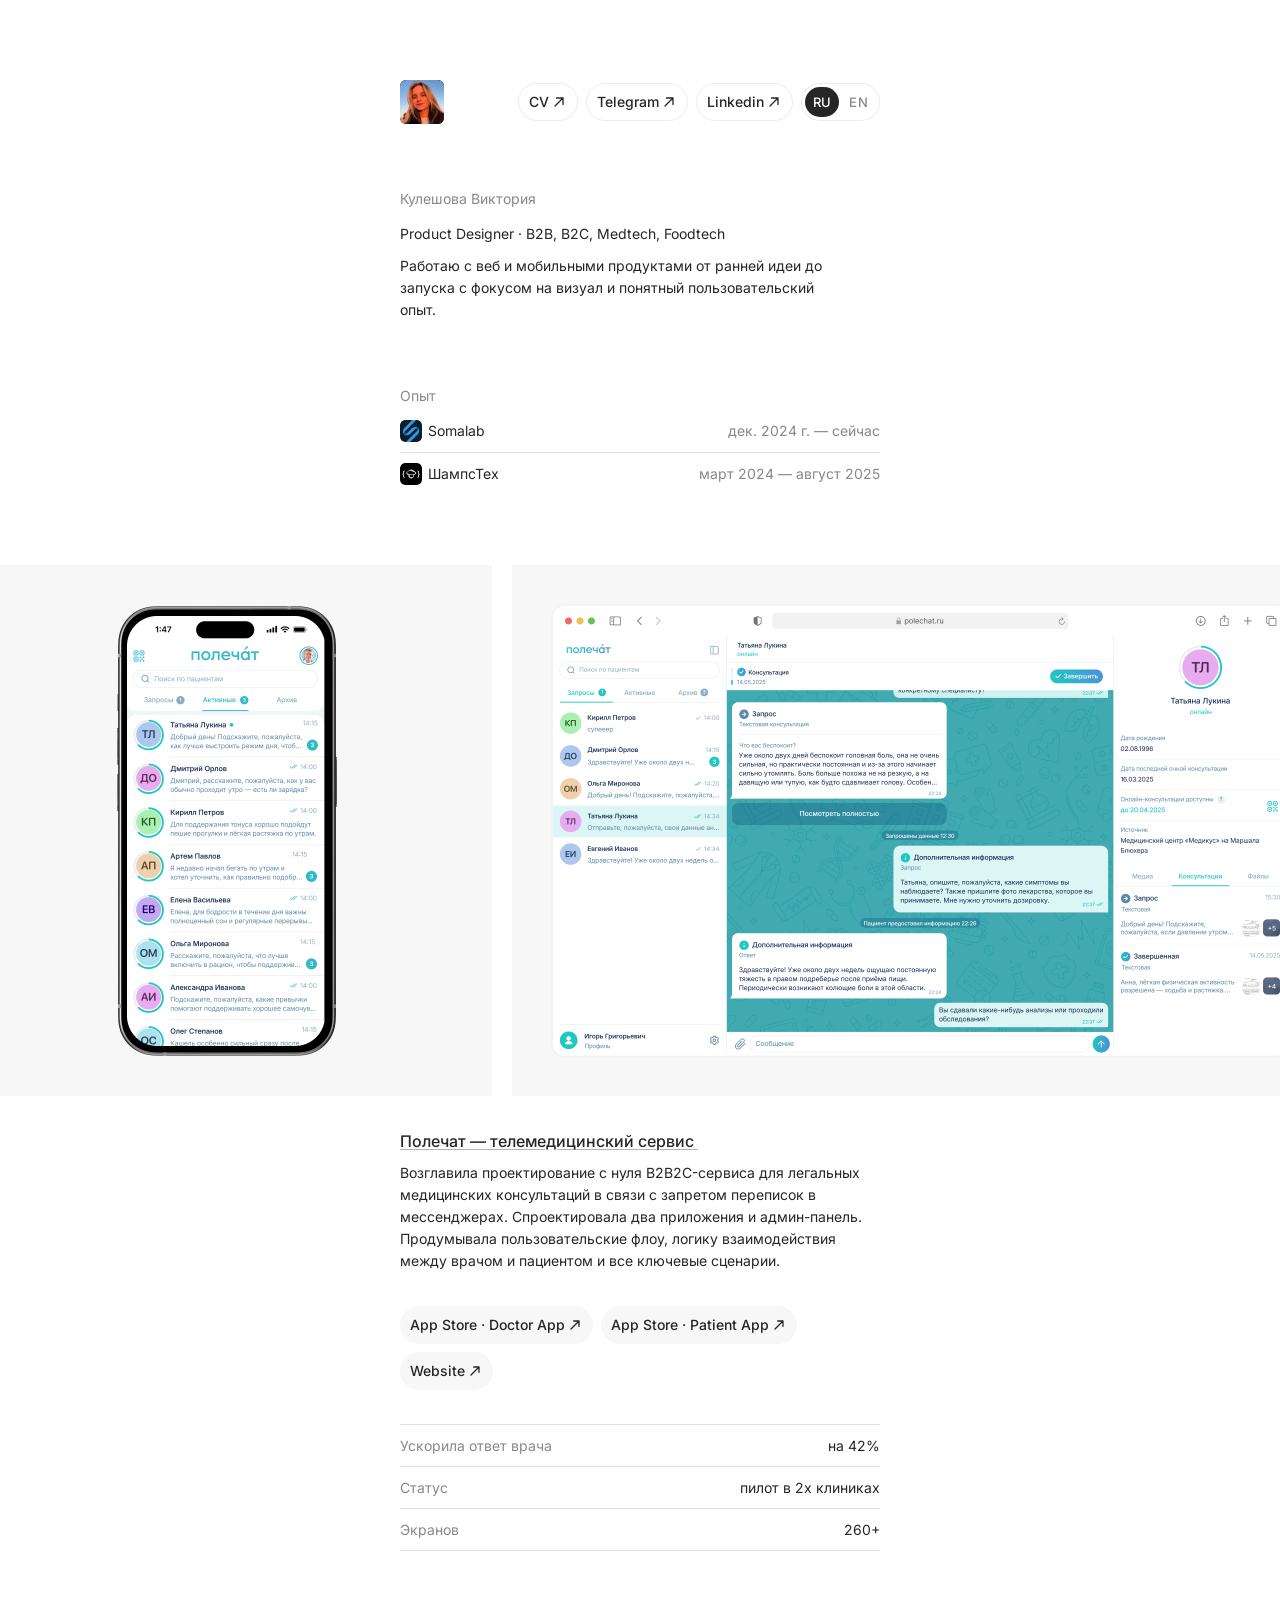
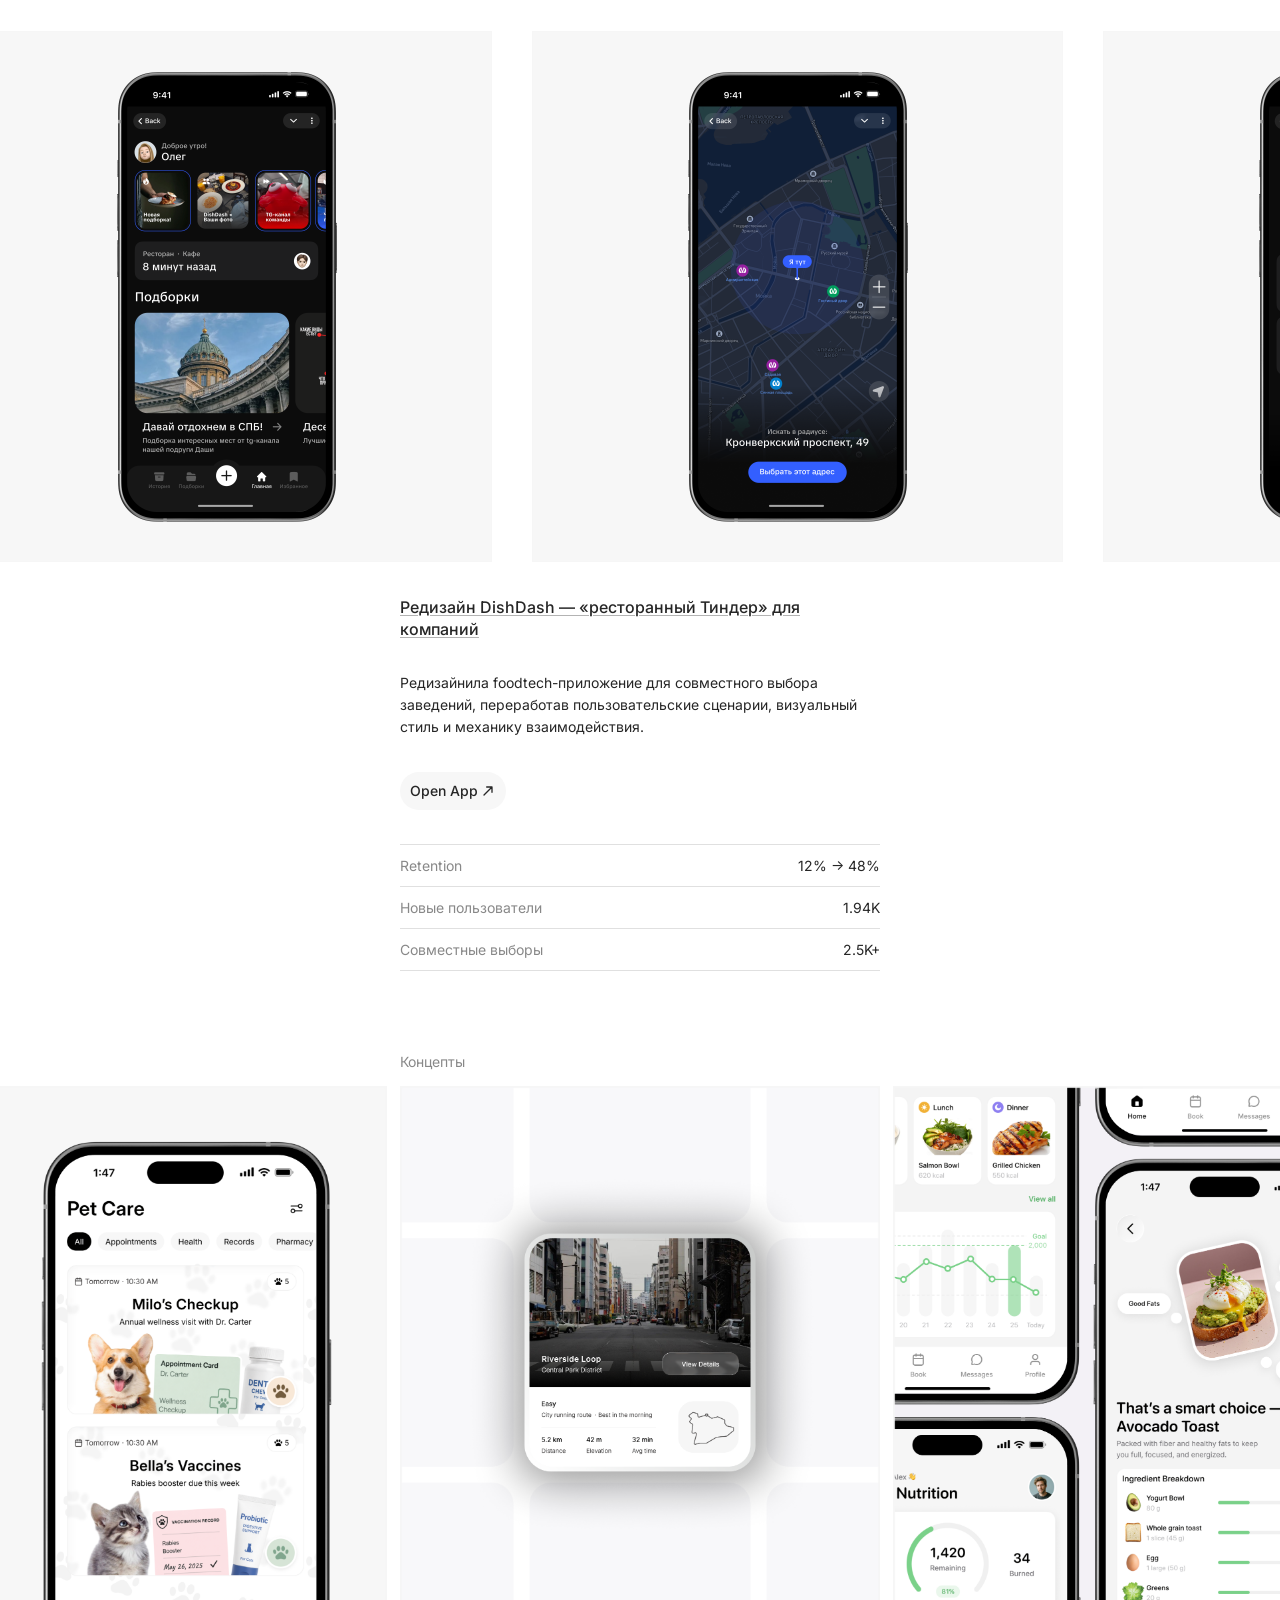
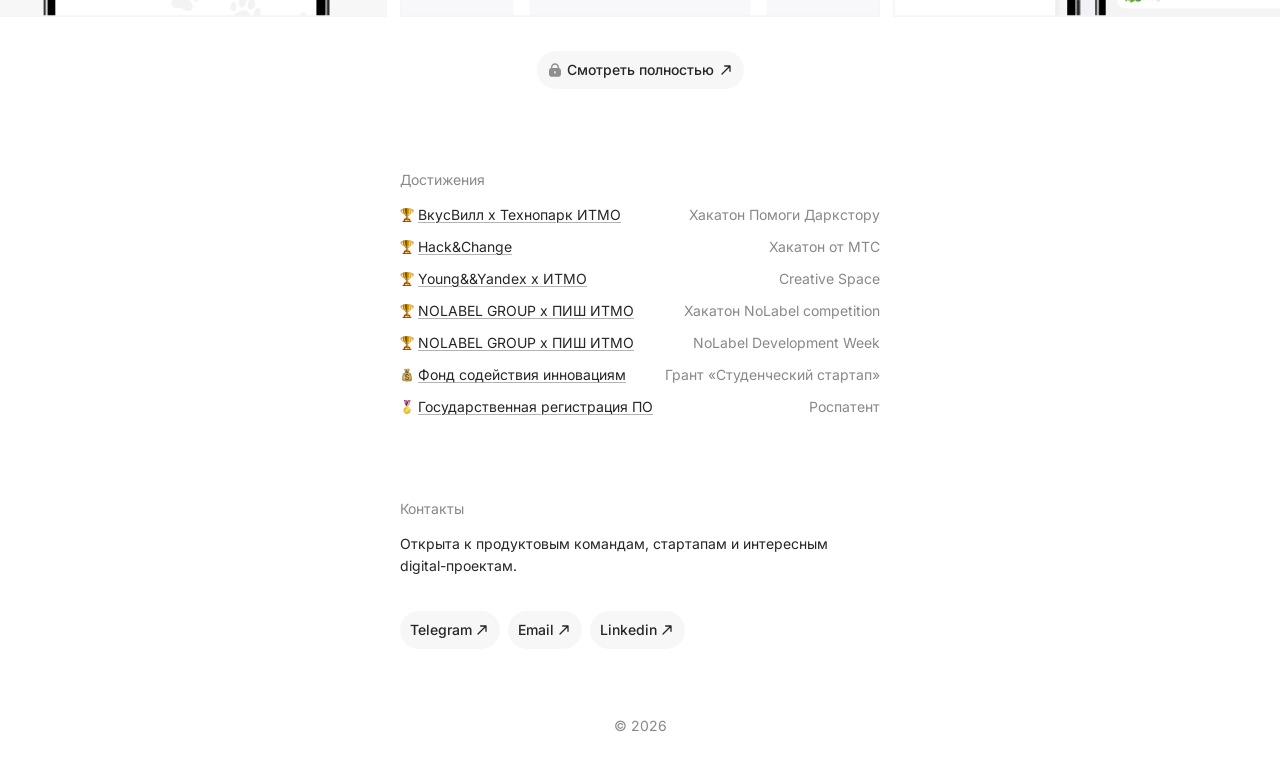
==== commit 74c9db6f: "update domen" ====
--- a/index.html
+++ b/index.html
@@ -1,26 +1,586 @@
 <!DOCTYPE html>
-<html lang="en">
+<html lang="ru">
+
 <head>
+  <link rel="icon" type="image/png" href="assets/favicon.png">
   <meta charset="UTF-8">
   <meta name="viewport" content="width=device-width, initial-scale=1.0">
-  <title>Viktoria Kuleshova | Product Designer</title>
-  <link rel="icon" type="image/png" href="assets/favicon.png">
-  <link rel="alternate" hreflang="ru" href="https://viktoriakuleshova.ru/ru/">
-  <link rel="alternate" hreflang="en" href="https://viktoriakuleshova.ru/en/">
-  <link rel="alternate" hreflang="x-default" href="https://viktoriakuleshova.ru/en/">
+    <meta name="description" content="Виктория Кулешова, продуктовый дизайнер. B2B, B2C, Medtech, Foodtech. Кейсы: Полечат и DishDash.">
+    <link rel="canonical" href="https://viktoriakuleshova.ru/">
+    <link rel="alternate" hreflang="ru" href="https://viktoriakuleshova.ru/">
+    <link rel="alternate" hreflang="en" href="https://viktoriakuleshova.ru/en/">
+    <link rel="alternate" hreflang="x-default" href="https://viktoriakuleshova.ru/">
+    <meta property="og:type" content="website">
+    <meta property="og:title" content="Виктория Кулешова — Product Designer">
+    <meta property="og:description" content="Виктория Кулешова, продуктовый дизайнер. B2B, B2C, Medtech, Foodtech. Кейсы: Полечат и DishDash.">
+    <meta property="og:url" content="https://viktoriakuleshova.ru/">
+    <meta property="og:locale" content="ru_RU">
+  <title>Виктория Кулешова — Product Designer</title>
+  <link rel="preconnect" href="https://fonts.googleapis.com">
+  <link rel="preconnect" href="https://fonts.gstatic.com" crossorigin>
+  <link href="https://fonts.googleapis.com/css2?family=Inter:wght@400;500;600&display=swap" rel="stylesheet">
+  <link rel="stylesheet" href="style.css">
+</head>
+
+<body>
+  <header class="sticky-menu" id="stickyMenu">
+    <div class="sticky-menu__inner">
+
+      <a href="#" class="sticky-menu__avatar" aria-label="Наверх">
+        <img src="assets/avatar.png" alt="">
+      </a>
+
+      <nav class="sticky-menu__nav">
+        <a href="#experience" class="sticky-menu__link" data-section="experience">Опыт</a>
+        <a href="#projects" class="sticky-menu__link" data-section="projects">Проекты</a>
+        <!-- <a href="#articles" class="sticky-menu__link" data-section="articles">Статьи</a> -->
+        <a href="#concepts" class="sticky-menu__link" data-section="concepts">Концепты</a>
+        <a href="#achievements" class="sticky-menu__link" data-section="achievements">Достижения</a>
+        <a href="#contacts" class="sticky-menu__link" data-section="contacts">Контакты</a>
+      </nav>
+
+      <div class="sticky-menu__actions">
+
+      <div class="sticky-menu__buttons">
+        <a class="pill" href="https://drive.google.com/file/d/1a3O7hFfWB6YuPeV2TKK2xETcdSh9LRPo/view?usp=drive_link"
+          target="_blank">
+          CV <img class="pill__icon" src="assets/arrow-narrow-up-right.svg" alt="">
+        </a>
+
+        <a class="pill" href="https://t.me/vktorriaa" target="_blank">
+          Telegram <img class="pill__icon" src="assets/arrow-narrow-up-right.svg" alt="">
+        </a>
+
+        <a class="pill" href="https://www.linkedin.com/in/vika-kuleshova-b618aa413" target="_blank">
+          Linkedin <img class="pill__icon" src="assets/arrow-narrow-up-right.svg" alt="">
+        </a>
+      </div>
+
+      <div class="lang-switch" role="group" aria-label="Язык"><a class="lang-switch__item is-active" href="./" hreflang="ru" lang="ru" data-lang="ru" aria-current="page">RU</a><a class="lang-switch__item" href="en/" hreflang="en" lang="en" data-lang="en">EN</a></div>
+
+      <button class="sticky-menu__burger" id="stickyBurger" aria-label="Открыть меню">
+        <img src="assets/menu-01.svg" alt="">
+        <span></span>
+        <span></span>
+        <span></span>
+      </button>
+
+      </div>
+
+      <nav class="sticky-menu__mobile" id="stickyMobileMenu">
+        <a href="#experience">Опыт</a>
+        <a href="#projects">Проекты</a>
+        <!-- <a href="#articles">Статьи</a> -->
+        <a href="#concepts">Концепты</a>
+        <a href="#achievements">Достижения</a>
+        <a href="#contacts">Контакты</a>
+        <div class="mobile-menu__divider"></div>
+        <a href="https://drive.google.com/file/d/1a3O7hFfWB6YuPeV2TKK2xETcdSh9LRPo/view?usp=drive_link" target="_blank" rel="noopener">CV <img src="assets/arrow-narrow-up-right.svg" alt=""></a>
+        <a href="https://t.me/vktorriaa" target="_blank" rel="noopener">Telegram <img src="assets/arrow-narrow-up-right.svg" alt=""></a>
+        <a href="https://www.linkedin.com/in/vika-kuleshova-b618aa413" target="_blank" rel="noopener">Linkedin <img src="assets/arrow-narrow-up-right.svg" alt=""></a>
+      </nav>
+
+    </div>
+  </header>
+
+
+  <main class="page">
+
+    <!-- ============ БЛОК: HERO (хедер + имя + опыт) ============ -->
+    <section class="hero">
+
+      <!-- Верхняя строка: аватар + соц-кнопки (desktop) / аватар + бургер (mobile) -->
+      <div class="hero__top">
+        <div class="avatar">
+          <img src="assets/avatar.png" alt="Виктория Кулешова">
+        </div>
+
+        <!-- Desktop: pill-навигация -->
+        <div class="hero__actions">
+        <nav class="pillnav">
+          <a class="pill" href="https://drive.google.com/file/d/1a3O7hFfWB6YuPeV2TKK2xETcdSh9LRPo/view?usp=drive_link"
+            target="_blank" rel="noopener">
+            <span>CV</span>
+            <svg class="pill__icon" viewBox="0 0 16 16" fill="none" xmlns="http://www.w3.org/2000/svg">
+              <path d="M4 12L12 4M12 4H5.5M12 4V10.5" stroke="#262626" stroke-width="1.3" stroke-linecap="round"
+                stroke-linejoin="round" />
+            </svg>
+          </a>
+          <a class="pill" href="https://t.me/vktorriaa" target="_blank" rel="noopener">
+            <span>Telegram</span>
+            <svg class="pill__icon" viewBox="0 0 16 16" fill="none" xmlns="http://www.w3.org/2000/svg">
+              <path d="M4 12L12 4M12 4H5.5M12 4V10.5" stroke="#262626" stroke-width="1.3" stroke-linecap="round"
+                stroke-linejoin="round" />
+            </svg>
+          </a>
+          <a class="pill" href="https://www.linkedin.com/in/vika-kuleshova-b618aa413" target="_blank" rel="noopener">
+            <span>Linkedin</span>
+            <svg class="pill__icon" viewBox="0 0 16 16" fill="none" xmlns="http://www.w3.org/2000/svg">
+              <path d="M4 12L12 4M12 4H5.5M12 4V10.5" stroke="#262626" stroke-width="1.3" stroke-linecap="round"
+                stroke-linejoin="round" />
+            </svg>
+          </a>
+        </nav>
+
+        <!-- Mobile: бургер + dropdown -->
+        <div class="lang-switch" role="group" aria-label="Язык"><a class="lang-switch__item is-active" href="./" hreflang="ru" lang="ru" data-lang="ru" aria-current="page">RU</a><a class="lang-switch__item" href="en/" hreflang="en" lang="en" data-lang="en">EN</a></div>
+
+        <div class="burger-wrap">
+          <button class="burger" id="burgerBtn" aria-label="Открыть меню" aria-expanded="false">
+            <img src="assets/menu-01.svg" alt="">
+          </button>
+
+          <nav class="mobile-menu" id="mobileMenu">
+            <a class="mobile-menu__link" href="#experience">Опыт</a>
+            <a class="mobile-menu__link" href="#projects">Проекты</a>
+            <a class="mobile-menu__link" href="#achievements">Достижения</a>
+            <a class="mobile-menu__link" href="#contacts">Контакты</a>
+            <div class="mobile-menu__divider"></div>
+
+            <a class="mobile-menu__link"
+              href="https://drive.google.com/file/d/1a3O7hFfWB6YuPeV2TKK2xETcdSh9LRPo/view?usp=drive_link" target="_blank"
+              rel="noopener">
+              CV <img src="assets/arrow-narrow-up-right.svg" alt="">
+            </a>
+
+            <a class="mobile-menu__link" href="https://t.me/vktorriaa" target="_blank" rel="noopener">
+              Telegram <img src="assets/arrow-narrow-up-right.svg" alt="">
+            </a>
+
+            <a class="mobile-menu__link" href="https://www.linkedin.com/in/vika-kuleshova-b618aa413" target="_blank"
+              rel="noopener">
+              Linkedin <img src="assets/arrow-narrow-up-right.svg" alt="">
+            </a>
+          </nav>
+        </div>
+        </div>
+      </div>
+
+      <!-- Mobile-only: соц-кнопки отдельным рядом под описанием -->
+      <nav class="pillnav pillnav--mobile">
+        <a class="pill" href="https://drive.google.com/file/d/1a3O7hFfWB6YuPeV2TKK2xETcdSh9LRPo/view?usp=drive_link"
+          target="_blank" rel="noopener">
+          <span>CV</span>
+          <svg class="pill__icon" viewBox="0 0 16 16" fill="none" xmlns="http://www.w3.org/2000/svg">
+            <path d="M4 12L12 4M12 4H5.5M12 4V10.5" stroke="#262626" stroke-width="1.3" stroke-linecap="round"
+              stroke-linejoin="round" />
+          </svg>
+        </a>
+        <a class="pill" href="https://t.me/vktorriaa" target="_blank" rel="noopener">
+          <span>Telegram</span>
+          <svg class="pill__icon" viewBox="0 0 16 16" fill="none" xmlns="http://www.w3.org/2000/svg">
+            <path d="M4 12L12 4M12 4H5.5M12 4V10.5" stroke="#262626" stroke-width="1.3" stroke-linecap="round"
+              stroke-linejoin="round" />
+          </svg>
+        </a>
+        <a class="pill" href="https://www.linkedin.com/in/vika-kuleshova-b618aa413" target="_blank" rel="noopener">
+          <span>Linkedin</span>
+          <svg class="pill__icon" viewBox="0 0 16 16" fill="none" xmlns="http://www.w3.org/2000/svg">
+            <path d="M4 12L12 4M12 4H5.5M12 4V10.5" stroke="#262626" stroke-width="1.3" stroke-linecap="round"
+              stroke-linejoin="round" />
+          </svg>
+        </a>
+      </nav>
+
+      <!-- Имя, роль, описание -->
+      <div class="hero__intro">
+        <p class="label">Кулешова Виктория</p>
+        <div class="hero__text">
+          <p class="text">Product Designer · B2B, B2C, Medtech, Foodtech</p>
+          <p class="text hero__desc">Работаю с веб и мобильными продуктами от ранней идеи до запуска с фокусом на визуал
+            и понятный пользовательский опыт.</p>
+        </div>
+      </div>
+
+      <!-- Опыт -->
+      <div class="experience" id="experience">
+        <p class="label">Опыт</p>
+        <div class="experience__list">
+
+          <a class="experience__row link-with-arrow" href="https://soma-lab.ru/" target="_blank" rel="noopener">
+            <div class="experience__company">
+              <span class="company-icon company-icon--somalab">
+                <img src="assets/somalab.png" alt="Somalab" width="22" height="22">
+              </span>
+              <span class="text company-link">
+                Somalab
+                <img class="hover-arrow" src="assets/arrow-narrow-up-right.svg" alt="">
+              </span>
+            </div>
+            <span class="text text--muted">дек. 2024 г. — сейчас</span>
+          </a>
+
+          <div class="divider"></div>
+
+          <a class="experience__row link-with-arrow" href="https://shamps.dev/" target="_blank" rel="noopener">
+            <div class="experience__company">
+              <span class="company-icon company-icon--shamps">
+                <img src="assets/shampstech.png" alt="ШампсТех" width="22" height="22">
+              </span>
+              <span class="text company-link">
+                ШампсТех
+                <img class="hover-arrow" src="assets/arrow-narrow-up-right.svg" alt="">
+              </span>
+            </div>
+            <span class="text text--muted">март 2024 — август 2025</span>
+          </a>
+
+        </div>
+      </div>
+
+    </section>
+    <!-- ============ /БЛОК: HERO ============ -->
+
+    <section class="project" id="projects">
+
+      <div class="project-slider" id="projectSlider" data-speed="0.6">
+        <div class="project-slider__track">
+          <img src="assets/polechat/1.png" alt="">
+          <img src="assets/polechat/2.png" alt="">
+          <img src="assets/polechat/3.png" alt="">
+          <img src="assets/polechat/4.png" alt="">
+          <img src="assets/polechat/5.png" alt="">
+          <img src="assets/polechat/6.png" alt="">
+          <img src="assets/polechat/7.png" alt="">
+          <img src="assets/polechat/8.png" alt="">
+
+          <img src="assets/polechat/1.png" alt="">
+          <img src="assets/polechat/2.png" alt="">
+          <img src="assets/polechat/3.png" alt="">
+          <img src="assets/polechat/4.png" alt="">
+          <img src="assets/polechat/5.png" alt="">
+          <img src="assets/polechat/6.png" alt="">
+          <img src="assets/polechat/7.png" alt="">
+          <img src="assets/polechat/8.png" alt="">
+        </div>
+      </div>
+
+      <div class="project-content">
+
+        <div class="project-info">
+          <a href="polechat.html" class="project-title link-with-arrow">
+            <span class="link-text">Полечат — телемедицинский сервис</span>
+
+            <img class="hover-arrow" src="assets/arrow-narrow-up-right.svg" alt="">
+          </a>
+
+          <p class="project-description">
+            Возглавила проектирование с нуля B2B2C-сервиса для легальных медицинских консультаций в связи с запретом
+            переписок в мессенджерах. Спроектировала два приложения и админ-панель. Продумывала пользовательские флоу,
+            логику взаимодействия между врачом и пациентом и все ключевые сценарии.
+          </p>
+        </div>
+
+        <div class="project-links">
+          <a href="https://apps.apple.com/ru/app/полечат-про/id6754251276" class="project-link">
+            <span>App Store · Doctor App</span>
+            <img src="assets/arrow-narrow-up-right.svg" alt="">
+          </a>
+
+          <a href="https://apps.apple.com/ru/app/полечат/id6754250701" class="project-link">
+            <span>App Store · Patient App</span>
+            <img src="assets/arrow-narrow-up-right.svg" alt="">
+          </a>
+
+          <a href="https://xn--80ajrlew7a.xn--p1ai/" class="project-link">
+            <span>Website</span>
+            <img src="assets/arrow-narrow-up-right.svg" alt="">
+          </a>
+        </div>
+
+        <div class="project-stats">
+          <div class="project-stat">
+            <span>Ускорила ответ врача</span>
+            <span>на 42%</span>
+          </div>
+
+          <div class="project-stat">
+            <span>Статус</span>
+            <span>пилот в 2х клиниках</span>
+          </div>
+
+          <div class="project-stat">
+            <span>Экранов</span>
+            <span>260+</span>
+          </div>
+        </div>
+
+      </div>
+
+    </section>
+
+    <section class="project">
+
+      <div class="project-slider project-slider--wide" id="dishdashSlider" data-speed="0.6">
+        <div class="project-slider__track">
+          <img src="assets/dishdash/1_dishdash.png" alt="">
+          <img src="assets/dishdash/2_dishdash.png" alt="">
+          <img src="assets/dishdash/3_dishdash.png" alt="">
+          <img src="assets/dishdash/4_dishdash.png" alt="">
+          <img src="assets/dishdash/5_dishdash.png" alt="">
+
+          <img src="assets/dishdash/1_dishdash.png" alt="">
+          <img src="assets/dishdash/2_dishdash.png" alt="">
+          <img src="assets/dishdash/3_dishdash.png" alt="">
+          <img src="assets/dishdash/4_dishdash.png" alt="">
+          <img src="assets/dishdash/5_dishdash.png" alt="">
+        </div>
+      </div>
+
+      <div class="project-content">
+
+        <div class="project-info">
+          <a href="dishdash.html" class="project-title link-with-arrow">
+            <span class="link-text">Редизайн DishDash — «ресторанный Тиндер» для компаний</span>
+            <img class="hover-arrow" src="assets/arrow-narrow-up-right.svg" alt="">
+          </a>
+
+          <p class="project-description">
+            Редизайнила foodtech-приложение для совместного выбора заведений, переработав пользовательские сценарии,
+            визуальный стиль и механику взаимодействия.
+          </p>
+        </div>
+
+        <div class="project-links">
+          <a href="https://t.me/dishdash_bot" class="project-link">
+            <span>Open App</span>
+            <img src="assets/arrow-narrow-up-right.svg" alt="">
+          </a>
+        </div>
+
+        <div class="project-stats">
+          <div class="project-stat">
+            <span>Retention</span>
+            <span>12% → 48%</span>
+          </div>
+
+          <div class="project-stat">
+            <span>Новые пользователи</span>
+            <span>1.94K</span>
+          </div>
+
+          <div class="project-stat">
+            <span>Совместные выборы</span>
+            <span>2.5K+</span>
+          </div>
+        </div>
+
+      </div>
+
+    </section>
+
+    <!-- <section class="articles" id="articles">
+
+      <p class="articles-title">Статьи</p>
+
+      <div class="articles-list">
+
+        <a href="article-dishdash-redesign.html" class="article-row link-with-arrow">
+          <span class="article-name link-text">
+            Как мы редизайнили DishDash
+
+            <img class="hover-arrow" src="assets/arrow-narrow-up-right.svg" alt="">
+          </span>
+
+          <span class="article-date">04.06</span>
+        </a>
+
+        <a href="article-dishdash-redesign.html" class="article-row link-with-arrow">
+          <span class="article-name link-text">
+            Что хакатоны дали мне как продуктовому дизайнеру
+
+            <img class="hover-arrow" src="assets/arrow-narrow-up-right.svg" alt="">
+          </span>
+
+          <span class="article-date">12.05</span>
+        </a>
+
+      </div>
+
+    </section> -->
+
+    <section class="concepts" id="concepts">
+
+      <div class="concepts-content">
+
+        <p class="concepts-title">Концепты</p>
+
+        <div class="concepts-gallery">
+          <img src="assets/concepts/concept1.png" alt="">
+          <img src="assets/concepts/concept2.png" alt="">
+          <img src="assets/concepts/concept3.png" alt="">
+        </div>
+
+      </div>
+
+      <a href="#" class="concepts-button">
+        <span class="concepts-button__text">
+          <img src="assets/lock-01.svg" alt="">
+          <span>Смотреть полностью</span>
+        </span>
+
+        <img src="assets/arrow-narrow-up-right.svg" alt="">
+      </a>
+
+    </section>
+
+    <section class="achievements-block" id="achievements">
+
+      <p class="achievements-title">Достижения</p>
+
+      <div class="achievements-list">
+
+        <a class="achievement-row link-with-arrow">
+          <span class="achievement-name">
+            <img src="assets/win.png" alt="">
+            <span class="link-text">
+              ВкусВилл x Технопарк ИТМО
+              <img class="hover-arrow" src="assets/arrow-narrow-up-right.svg" alt="">
+            </span>
+          </span>
+          <span class="achievement-desc">Хакатон Помоги Даркстору</span>
+        </a>
+
+        <a class="achievement-row link-with-arrow">
+          <span class="achievement-name">
+            <img src="assets/win.png" alt="">
+            <span class="link-text">
+              Hack&Change
+              <img class="hover-arrow" src="assets/arrow-narrow-up-right.svg" alt="">
+            </span>
+          </span>
+          <span class="achievement-desc">Хакатон от МТС</span>
+        </a>
+
+        <a class="achievement-row link-with-arrow">
+          <span class="achievement-name">
+            <img src="assets/win.png" alt="">
+            <span class="link-text">
+              Young&&Yandex x ИТМО
+              <img class="hover-arrow" src="assets/arrow-narrow-up-right.svg" alt="">
+            </span>
+          </span>
+          <span class="achievement-desc">Creative Space</span>
+        </a>
+
+        <a class="achievement-row link-with-arrow">
+          <span class="achievement-name">
+            <img src="assets/win.png" alt="">
+            <span class="link-text">
+              NOLABEL GROUP x ПИШ ИТМО
+              <img class="hover-arrow" src="assets/arrow-narrow-up-right.svg" alt="">
+            </span>
+          </span>
+          <span class="achievement-desc">Хакатон NoLabel competition</span>
+        </a>
+
+        <a class="achievement-row link-with-arrow">
+          <span class="achievement-name">
+            <img src="assets/win.png" alt="">
+            <span class="link-text">
+              NOLABEL GROUP x ПИШ ИТМО
+              <img class="hover-arrow" src="assets/arrow-narrow-up-right.svg" alt="">
+            </span>
+          </span>
+          <span class="achievement-desc">NoLabel Development Week</span>
+        </a>
+
+        <a class="achievement-row link-with-arrow">
+          <span class="achievement-name">
+            <img src="assets/money.png" alt="">
+            <span class="link-text">
+              Фонд содействия инновациям
+              <img class="hover-arrow" src="assets/arrow-narrow-up-right.svg" alt="">
+            </span>
+          </span>
+          <span class="achievement-desc">Грант «Студенческий стартап»</span>
+        </a>
+
+        <a class="achievement-row link-with-arrow">
+          <span class="achievement-name">
+            <img src="assets/medal.png" alt="">
+            <span class="link-text">
+              Государственная регистрация ПО
+              <img class="hover-arrow" src="assets/arrow-narrow-up-right.svg" alt="">
+            </span>
+          </span>
+          <span class="achievement-desc">Роспатент</span>
+        </a>
+
+      </div>
+
+    </section>
+
+    <section class="contacts-final" id="contacts">
+
+      <div class="contacts-final__content">
+
+        <div class="contacts-final__info">
+          <p class="contacts-final__title">Контакты</p>
+
+          <p class="contacts-final__text">
+            Открыта к продуктовым командам, стартапам и интересным digital-проектам.
+          </p>
+        </div>
+
+        <div class="contacts-final__links">
+          <a href="https://t.me/vktorriaa" class="contacts-final__link">
+            <span>Telegram</span>
+            <img src="assets/arrow-narrow-up-right.svg" alt="">
+          </a>
+
+          <a href="mailto:vktorriaaforwork@gmail.com" class="contacts-final__link">
+            <span>Email</span>
+            <img src="assets/arrow-narrow-up-right.svg" alt="">
+          </a>
+
+          <a href="https://www.linkedin.com/in/vika-kuleshova-b618aa413" class="contacts-final__link">
+            <span>Linkedin</span>
+            <img src="assets/arrow-narrow-up-right.svg" alt="">
+          </a>
+        </div>
+
+      </div>
+
+      <img class="contacts-final__collage" src="assets/collage.png" alt="">
+
+    </section>
+
+
+  </main>
+
+  <footer class="footer">
+  <span>© 2026</span>
+</footer>
   <script>
-    (function () {
-      var lang = null;
-      try { lang = localStorage.getItem('lang'); } catch (e) {}
-      if (lang !== 'ru' && lang !== 'en') {
-        var langs = navigator.languages || [navigator.language || ''];
-        lang = langs.some(function (l) { return /^(ru|be|uk|kk)\b/i.test(l); }) ? 'ru' : 'en';
+    const burgerBtn = document.getElementById('burgerBtn');
+    const mobileMenu = document.getElementById('mobileMenu');
+
+    burgerBtn.addEventListener('click', () => {
+      const isOpen = mobileMenu.classList.toggle('is-open');
+      burgerBtn.setAttribute('aria-expanded', isOpen ? 'true' : 'false');
+    });
+
+    document.addEventListener('click', (e) => {
+      if (!e.target.closest('.burger-wrap')) {
+        mobileMenu.classList.remove('is-open');
+        burgerBtn.setAttribute('aria-expanded', 'false');
       }
-      location.replace('/' + lang + '/' + location.hash);
-    })();
+    });
+
+    mobileMenu.querySelectorAll('a').forEach(link => {
+      link.addEventListener('click', () => {
+        mobileMenu.classList.remove('is-open');
+        burgerBtn.setAttribute('aria-expanded', 'false');
+      });
+    });
   </script>
-</head>
-<body>
-  <p><a href="/en/">English</a> · <a href="/ru/">Русский</a></p>
+
+  <script src="js/slider.js"></script>
+  <script src="js/navigation.js"></script>
+
+  <script src="js/lang.js"></script>
 </body>
-</html>
+
+
+</html>
--- a/style.css
+++ b/style.css
@@ -0,0 +1,1882 @@
+/* ===================================================================
+   ДИЗАЙН-ТОКЕНЫ
+   Источник: CSS из Figma (Frame 2131331476) + визуальный анализ PDF
+=================================================================== */
+
+:root {
+  /* Цвета */
+  --color-bg: #FFFFFF;
+  --color-text: #262626;
+  --color-text-muted: rgba(38, 38, 38, 0.55);
+  --color-border: rgba(0, 0, 0, 0.12);
+  --color-border-pill: rgba(0, 0, 0, 0.08);
+
+  /* Типографика */
+  --font-main: 'Inter', sans-serif;
+  --text-size: 14px;
+  --text-line: 22px; /* 157% */
+
+  /* Сетка / контейнер */
+  --page-width: 1440px;
+  --content-width: 480px;
+  --content-width-mobile: 388px;
+
+  /* Вертикальные отступы между блоками страницы (заданы по ТЗ) */
+  --section-gap: 80px;
+  --page-top-padding: 80px;
+}
+
+* {
+  margin: 0;
+  padding: 0;
+  box-sizing: border-box;
+}
+
+html, body {
+  background: var(--color-bg);
+  color: var(--color-text);
+  font-family: var(--font-main);
+  font-size: var(--text-size);
+  line-height: var(--text-line);
+  font-weight: 400;
+}
+
+a {
+  text-decoration: none;
+  color: inherit;
+}
+
+/* ===================================================================
+   LAYOUT
+=================================================================== */
+
+.page {
+  max-width: var(--page-width);
+  margin: 0 auto;
+  padding-top: var(--page-top-padding);
+}
+
+/* Каждая секция страницы будет иметь нижний отступ = --section-gap,
+   кроме последней. Так блоки будут идти с равным расстоянием. */
+.page > section {
+  margin-bottom: var(--section-gap);
+}
+
+.page > section:last-child {
+  margin-bottom: 0;
+}
+
+/* Общий текстовый стиль из Figma: 14px / 22px / 400 */
+.text {
+  font-size: var(--text-size);
+  line-height: var(--text-line);
+  font-weight: 400;
+  color: var(--color-text);
+}
+
+.text--muted {
+  color: var(--color-text-muted);
+}
+
+/* "label" — приглушённые заголовки секций: Кулешова Виктория / Опыт */
+.label {
+  font-size: var(--text-size);
+  line-height: var(--text-line);
+  font-weight: 400;
+  color: var(--color-text-muted);
+}
+
+/* ===================================================================
+   HERO SECTION
+=================================================================== */
+
+.hero {
+  display: flex;
+  flex-direction: column;
+  align-items: center;
+  gap: 64px;
+}
+
+.projects,
+.achievements,
+.contacts {
+  display: flex;
+  flex-direction: column;
+  align-items: center;
+  gap: 13px;
+  width: 100%;
+}
+
+.projects__grid {
+  display: grid;
+  grid-template-columns: 1fr 1fr;
+  gap: 16px;
+  width: var(--content-width);
+}
+
+.project-card {
+  display: flex;
+  flex-direction: column;
+  gap: 16px;
+  padding: 22px;
+  border: 0.8px solid var(--color-border);
+  border-radius: 18px;
+  background: #FAFAFA;
+}
+
+.project-card--accent {
+  background: #F3F3F3;
+}
+
+.project-card__eyebrow {
+  margin-bottom: 6px;
+  color: var(--color-text-muted);
+}
+
+.project-card__title {
+  font-size: 18px;
+  line-height: 26px;
+  font-weight: 600;
+  color: var(--color-text);
+}
+
+.project-card__desc {
+  max-width: 100%;
+}
+
+.project-card__tags {
+  display: flex;
+  flex-wrap: wrap;
+  gap: 8px;
+}
+
+.project-card__tags span {
+  display: inline-flex;
+  align-items: center;
+  padding: 6px 10px;
+  border-radius: 999px;
+  background: #FFFFFF;
+  border: 0.8px solid var(--color-border-pill);
+  font-size: 12px;
+  line-height: 18px;
+  color: var(--color-text-muted);
+}
+
+.achievements__list {
+  display: flex;
+  flex-direction: column;
+  gap: 10px;
+  width: var(--content-width);
+}
+
+.achievement-item {
+  padding: 12px 0;
+  border-top: 0.8px solid var(--color-border);
+}
+
+.achievement-item:last-child {
+  border-bottom: 0.8px solid var(--color-border);
+}
+
+.contacts__content {
+  display: flex;
+  flex-direction: column;
+  align-items: flex-start;
+  gap: 14px;
+  width: var(--content-width);
+}
+
+.contact-link {
+  font-size: 18px;
+  line-height: 28px;
+  font-weight: 600;
+  color: var(--color-text);
+}
+
+.contacts__socials {
+  display: flex;
+  gap: 8px;
+  flex-wrap: wrap;
+}
+
+/* ---- Верхняя строка: аватар + соц-кнопки ---- */
+
+.hero__top {
+  display: flex;
+  flex-direction: row;
+  justify-content: space-between;
+  align-items: center;
+  width: var(--content-width);
+}
+
+.avatar {
+  width: 44px;
+  height: 44px;
+  border-radius: 6px;
+  overflow: hidden;
+  background: #000000;
+  flex: none;
+}
+
+.avatar img {
+  width: 100%;
+  height: 100%;
+  object-fit: cover;
+  display: block;
+}
+
+.pillnav {
+  display: flex;
+  flex-direction: row;
+  align-items: center;
+  gap: 8px;
+}
+
+.pill {
+  box-sizing: border-box;
+  display: inline-flex;
+  flex-direction: row;
+  justify-content: center;
+  align-items: center;
+  padding: 8px 10px;
+  gap: 2px;
+  height: 38px;
+  border: 0.8px solid var(--color-border-pill);
+  border-radius: 100px;
+  font-family: var(--font-main);
+  font-weight: 500;
+  font-size: var(--text-size);
+  line-height: var(--text-line);
+  color: var(--color-text);
+  white-space: nowrap;
+  transition: background 0.15s ease;
+}
+
+.pill:hover {
+  background: #F7F7F7;
+}
+
+.pill__icon {
+  width: 16px;
+  height: 16px;
+  flex: none;
+}
+
+/* ---- Имя / роль / описание ---- */
+
+.hero__intro {
+  display: flex;
+  flex-direction: column;
+  align-items: flex-start;
+  gap: 13px;
+  width: var(--content-width);
+}
+
+.hero__text {
+  display: flex;
+  flex-direction: column;
+  gap: 10px;
+}
+
+.hero__desc {
+  max-width: 450px;
+}
+
+/* ---- Опыт ---- */
+
+.experience {
+  display: flex;
+  flex-direction: column;
+  align-items: flex-start;
+  gap: 13px;
+  width: var(--content-width);
+}
+
+.experience__list {
+  display: flex;
+  flex-direction: column;
+  align-items: stretch;
+  gap: 10px;
+  width: 100%;
+}
+
+.experience__row {
+  display: flex;
+  flex-direction: row;
+  justify-content: space-between;
+  align-items: center;
+  gap: 10px;
+  width: 100%;
+}
+
+.experience__company {
+  display: flex;
+  flex-direction: row;
+  align-items: center;
+  gap: 6px;
+}
+
+.company-icon {
+  width: 22px;
+  height: 22px;
+  border-radius: 5px;
+  display: flex;
+  align-items: center;
+  justify-content: center;
+  flex: none;
+  overflow: hidden;
+}
+
+.company-icon img {
+  width: 100%;
+  height: 100%;
+  object-fit: cover;
+  display: block;
+}
+
+.divider {
+  width: 100%;
+  height: 0;
+  border-top: 0.8px solid var(--color-border);
+}
+
+/* ===================================================================
+   БУРГЕР-МЕНЮ (видим только на мобильных)
+=================================================================== */
+
+.burger-wrap {
+  position: relative;
+  display: none; /* показываем только в мобильном медиа-запросе */
+}
+
+.burger {
+  width: 38px;
+  height: 38px;
+  display: flex;
+  align-items: center;
+  justify-content: center;
+  background: #FFFFFF;
+  border: 0.8px solid var(--color-border-pill);
+  border-radius: 8px;
+  cursor: pointer;
+  padding: 0;
+  transition: background 0.15s ease;
+}
+
+.burger:hover {
+  background: #F7F7F7;
+}
+
+.mobile-menu {
+  position: absolute;
+  top: calc(100% + 8px);
+  right: 0;
+  z-index: 20;
+  display: none;
+  flex-direction: column;
+  min-width: 200px;
+  background: #FFFFFF;
+  border: 0.8px solid var(--color-border-pill);
+  border-radius: 16px;
+  padding: 8px;
+  box-shadow: 0 8px 24px rgba(0, 0, 0, 0.08);
+}
+
+.mobile-menu.is-open {
+  display: flex;
+}
+
+.mobile-menu__link {
+  font-family: var(--font-main);
+  font-size: var(--text-size);
+  line-height: var(--text-line);
+  font-weight: 400;
+  color: var(--color-text);
+  padding: 8px 10px;
+  border-radius: 8px;
+  white-space: nowrap;
+}
+
+.mobile-menu__link:hover {
+  background: #F7F7F7;
+}
+
+.mobile-menu__divider {
+  height: 0;
+  border-top: 0.8px solid var(--color-border);
+  margin: 6px 4px;
+}
+
+/* Мобильный ряд соц-кнопок под описанием — скрыт на десктопе */
+.pillnav--mobile {
+  display: none;
+}
+
+/* ===================================================================
+   АДАПТИВ: МОБИЛЬНЫЕ ЭКРАНЫ
+=================================================================== */
+
+@media (max-width: 480px) {
+
+  :root {
+    --page-top-padding: 24px;
+    --section-gap: 40px;
+  }
+
+  .page {
+    padding-left: 20px;
+    padding-right: 20px;
+  }
+
+  .hero {
+    gap: 32px;
+    align-items: stretch;
+  }
+
+  .hero__top,
+  .hero__intro,
+  .experience,
+  .projects__grid,
+  .achievements__list,
+  .contacts__content {
+    width: 100%;
+    max-width: var(--content-width-mobile);
+  }
+
+  .hero__desc {
+    max-width: 100%;
+  }
+
+  .projects__grid {
+    grid-template-columns: 1fr;
+  }
+
+  .project-card {
+    padding: 18px;
+  }
+
+  /* Скрываем desktop pill-навигацию, показываем бургер */
+  .hero__top .pillnav {
+    display: none;
+  }
+
+  .burger-wrap {
+    display: block;
+  }
+
+  /* Показываем мобильный ряд соц-кнопок под описанием */
+  .pillnav--mobile {
+    display: flex;
+    flex-wrap: wrap;
+    width: 100%;
+    max-width: var(--content-width-mobile);
+  }
+
+  /* На референсе порядок: хедер → имя/описание → CV/TG/Linkedin → Опыт */
+  .hero__top { order: 0; }
+  .hero__intro { order: 1; }
+  .pillnav--mobile { order: 2; }
+  .experience { order: 3; }
+
+}
+
+/* =====================================
+   PROJECT
+===================================== */
+
+.project {
+  display: flex;
+  flex-direction: column;
+  align-items: center;
+  gap: 34px;
+}
+
+/* =====================================
+   SLIDER
+===================================== */
+
+.project-slider {
+  width: 100vw;
+  overflow: hidden;
+  cursor: grab;
+  touch-action: pan-y;
+}
+
+.project-slider:active {
+  cursor: grabbing;
+}
+
+.project-slider__track {
+  display: flex;
+  gap: 20px;
+  width: max-content;
+  will-change: transform;
+}
+
+.project-slider__track img {
+  height: 531px;
+  width: auto;
+  display: block;
+  flex-shrink: 0;
+  object-fit: contain;
+  pointer-events: auto;
+  user-select: none;
+}
+
+.project-slider--wide .project-slider__track {
+  gap: 40px;
+}
+
+/* =====================================
+   CONTENT
+===================================== */
+
+.project-content {
+  width: 480px;
+  display: flex;
+  flex-direction: column;
+  gap: 34px;
+}
+
+.project-info {
+  display: flex;
+  flex-direction: column;
+  gap: 10px;
+}
+
+.project-title {
+  width: fit-content;
+
+  font-family: 'Inter', sans-serif;
+  font-size: 16px;
+  line-height: 22px;
+  font-weight: 500;
+
+  color: #262626;
+
+  text-decoration-line: underline;
+  text-decoration-color: rgba(38, 38, 38, 0.35);
+  text-decoration-thickness: 0.8px;
+  text-underline-offset: 2px;
+}
+
+.project-description {
+  font-family: 'Inter', sans-serif;
+  font-size: 14px;
+  line-height: 22px;
+  font-weight: 400;
+
+  color: #262626;
+}
+
+/* =====================================
+   LINKS
+===================================== */
+
+.project-links {
+  display: flex;
+  align-items: center;
+  gap: 8px;
+  flex-wrap: wrap;
+}
+
+.project-link {
+  display: inline-flex;
+  align-items: center;
+  justify-content: center;
+  gap: 2px;
+
+  height: 38px;
+  padding: 8px 10px;
+
+  background: #f7f7f7;
+  border-radius: 100px;
+
+  font-family: 'Inter', sans-serif;
+  font-size: 14px;
+  line-height: 22px;
+  font-weight: 500;
+
+  color: #262626;
+  text-decoration: none;
+  white-space: nowrap;
+}
+
+.project-link img {
+  width: 16px;
+  height: 16px;
+  flex-shrink: 0;
+  display: block;
+}
+
+/* =====================================
+   STATS
+===================================== */
+
+.project-stats {
+  width: 100%;
+  border-top: 0.8px solid rgba(0, 0, 0, 0.12);
+}
+
+.project-stat {
+  display: flex;
+  justify-content: space-between;
+  align-items: center;
+
+  height: 42px;
+
+  border-bottom: 0.8px solid rgba(0, 0, 0, 0.12);
+
+  font-family: 'Inter', sans-serif;
+  font-size: 14px;
+  line-height: 22px;
+  font-weight: 400;
+}
+
+.project-stat span:first-child {
+  color: rgba(38, 38, 38, 0.55);
+}
+
+.project-stat span:last-child {
+  color: #262626;
+  text-align: right;
+}
+
+/* =====================================
+   ADAPTIVE
+===================================== */
+
+@media (max-width: 768px) {
+  .project-slider__track img {
+    height: 420px;
+  }
+}
+
+@media (max-width: 480px) {
+  .project-slider__track {
+    gap: 12px;
+  }
+
+  .project-slider__track img {
+    height: 320px;
+  }
+
+}
+
+/* =====================================
+   ARTICLES
+===================================== */
+
+.articles {
+  width: 480px;
+  margin: 0 auto;
+
+  display: flex;
+  flex-direction: column;
+  align-items: flex-start;
+  gap: 13px;
+}
+
+.articles-title {
+  width: 100%;
+
+  font-family: 'Inter', sans-serif;
+  font-size: 14px;
+  line-height: 22px;
+  font-weight: 400;
+
+  color: rgba(38, 38, 38, 0.55);
+}
+
+.articles-list {
+  width: 100%;
+
+  display: flex;
+  flex-direction: column;
+  gap: 10px;
+}
+
+.article-row {
+  width: 100%;
+
+  display: flex;
+  justify-content: space-between;
+  align-items: flex-start;
+  gap: 10px;
+
+  font-family: 'Inter', sans-serif;
+  font-size: 14px;
+  line-height: 22px;
+  font-weight: 400;
+
+  text-decoration: none;
+}
+
+.article-name {
+  color: #262626;
+
+  text-decoration-line: underline;
+  text-decoration-color: rgba(38, 38, 38, 0.35);
+  text-decoration-thickness: 0.8px;
+  text-underline-offset: 2px;
+}
+
+.article-date {
+  flex-shrink: 0;
+  color: rgba(38, 38, 38, 0.55);
+}
+
+/* mobile */
+
+
+@media (max-width: 480px) {
+
+  .article-row {
+    gap: 16px;
+  }
+}
+
+/* =====================================
+   CONCEPTS
+===================================== */
+
+.concepts {
+  width: 480px;
+  margin: 0 auto;
+
+  display: flex;
+  flex-direction: column;
+  align-items: center;
+  gap: 34px;
+}
+
+.concepts-content {
+  width: 100%;
+
+  display: flex;
+  flex-direction: column;
+  gap: 13px;
+}
+
+.concepts-title {
+  width: 100%;
+
+  font-family: 'Inter', sans-serif;
+  font-size: 14px;
+  line-height: 22px;
+  font-weight: 400;
+
+  color: rgba(38, 38, 38, 0.55);
+}
+
+.concepts-gallery {
+  width: 100vw;
+  margin-left: calc((480px - 100vw) / 2);
+
+  display: flex;
+  justify-content: center;
+  align-items: flex-start;
+  gap: 13px;
+
+  overflow: hidden;
+}
+
+.concepts-gallery img {
+  height: 531px;
+  width: auto;
+
+  display: block;
+  flex-shrink: 0;
+
+  object-fit: contain;
+
+  background: #f7f7f7;
+  border: 0.8px solid #f6f6f6;
+}
+
+.concepts-button {
+  display: inline-flex;
+  justify-content: center;
+  align-items: center;
+  gap: 4px;
+
+  height: 38px;
+  padding: 8px 10px;
+
+  background: #f7f7f7;
+  border-radius: 100px;
+
+  font-family: 'Inter', sans-serif;
+  font-size: 14px;
+  line-height: 22px;
+  font-weight: 500;
+
+  color: #262626;
+  text-decoration: none;
+}
+
+.concepts-button__text {
+  display: inline-flex;
+  align-items: center;
+  gap: 4px;
+}
+
+.concepts-button img {
+  width: 16px;
+  height: 16px;
+  display: block;
+  flex-shrink: 0;
+}
+
+/* mobile */
+
+@media (max-width: 768px) {
+ 
+  .concepts-gallery {
+    justify-content: flex-start;
+    overflow-x: auto;
+    scrollbar-width: none;
+  }
+
+  .concepts-gallery::-webkit-scrollbar {
+    display: none;
+  }
+
+  .concepts-gallery img {
+    height: 420px;
+  }
+}
+
+@media (max-width: 480px) {
+
+  .concepts-gallery img {
+    height: 320px;
+  }
+}
+
+/* =====================================
+   ACHIEVEMENTS BLOCK
+===================================== */
+
+.achievements-block {
+  width: 480px;
+  margin: 0 auto;
+
+  display: flex;
+  flex-direction: column;
+  align-items: flex-start;
+  gap: 13px;
+}
+
+.achievements-title {
+  width: 100%;
+
+  font-family: 'Inter', sans-serif;
+  font-size: 14px;
+  line-height: 22px;
+  font-weight: 400;
+
+  color: rgba(38, 38, 38, 0.55);
+}
+
+.achievements-list {
+  width: 100%;
+
+  display: flex;
+  flex-direction: column;
+  gap: 10px;
+}
+
+.achievement-row {
+  width: 100%;
+
+  display: flex;
+  justify-content: space-between;
+  align-items: flex-start;
+  gap: 10px;
+
+  font-family: 'Inter', sans-serif;
+  font-size: 14px;
+  line-height: 22px;
+  font-weight: 400;
+
+  text-decoration: none;
+}
+
+.achievement-name {
+  color: #262626;
+
+  text-decoration-line: underline;
+  text-decoration-color: rgba(38, 38, 38, 0.35);
+  text-decoration-thickness: 0.8px;
+  text-underline-offset: 2px;
+}
+
+.achievement-desc {
+  flex-shrink: 0;
+  color: rgba(38, 38, 38, 0.55);
+  text-align: right;
+}
+
+/* mobile */
+
+
+@media (max-width: 480px) {
+  
+  .achievement-row {
+    gap: 16px;
+  }
+
+  .achievement-desc {
+    max-width: 150px;
+  }
+}
+
+.achievement-name {
+  display: inline-flex;
+  align-items: center;
+  gap: 4px;
+
+  color: #262626;
+  text-decoration: none;
+}
+
+.achievement-name img {
+  width: 14px;
+  height: 14px;
+  object-fit: contain;
+  flex-shrink: 0;
+}
+
+.achievement-name span {
+  text-decoration-line: underline;
+  text-decoration-color: rgba(38, 38, 38, 0.35);
+  text-decoration-thickness: 0.8px;
+  text-underline-offset: 2px;
+}
+
+/* =====================================
+   CONTACTS FINAL
+===================================== */
+
+.contacts-final {
+  width: 100%;
+  display: flex;
+  flex-direction: column;
+  align-items: center;
+  gap: 34px;
+  overflow: hidden;
+}
+
+.contacts-final__content {
+  width: 480px;
+  display: flex;
+  flex-direction: column;
+  align-items: flex-start;
+  gap: 34px;
+}
+
+.contacts-final__info {
+  width: 100%;
+  display: flex;
+  flex-direction: column;
+  gap: 13px;
+}
+
+.contacts-final__title {
+  width: 100%;
+
+  font-family: 'Inter', sans-serif;
+  font-size: 14px;
+  line-height: 22px;
+  font-weight: 400;
+
+  color: rgba(38, 38, 38, 0.55);
+}
+
+.contacts-final__text {
+  width: 450px;
+
+  font-family: 'Inter', sans-serif;
+  font-size: 14px;
+  line-height: 22px;
+  font-weight: 400;
+
+  color: #262626;
+}
+
+.contacts-final__links {
+  display: flex;
+  align-items: center;
+  gap: 8px;
+  flex-wrap: wrap;
+}
+
+.contacts-final__link {
+  display: inline-flex;
+  justify-content: center;
+  align-items: center;
+  gap: 2px;
+
+  height: 38px;
+  padding: 8px 10px;
+
+  background: #f7f7f7;
+  border-radius: 100px;
+
+  font-family: 'Inter', sans-serif;
+  font-size: 14px;
+  line-height: 22px;
+  font-weight: 500;
+
+  color: #262626;
+  text-decoration: none;
+}
+
+.contacts-final__link img {
+  width: 16px;
+  height: 16px;
+  display: block;
+  flex-shrink: 0;
+}
+
+.contacts-final__collage {
+  width: 1155px;
+  max-width: none;
+  height: auto;
+  display: block;
+}
+
+/* mobile */
+
+@media (max-width: 768px) {
+  
+  .contacts-final__text {
+    width: 100%;
+  }
+
+  .contacts-final__collage {
+    width: 900px;
+  }
+}
+
+@media (max-width: 480px) {
+  
+  .contacts-final__collage {
+    width: 100vw;
+    max-width: none;
+    height: auto;
+    margin-left: calc((100% - 100vw) / 2);
+  }
+}
+
+/* =====================================
+   FOOTER
+===================================== */
+
+.footer {
+  width: 100%;
+  padding: 32px 0 40px;
+
+  display: flex;
+  justify-content: center;
+  align-items: center;
+}
+
+.footer span {
+  font-family: 'Inter', sans-serif;
+  font-size: 14px;
+  line-height: 22px;
+  font-weight: 400;
+
+  color: rgba(38, 38, 38, 0.55);
+}
+
+/* =====================================
+   MICRO INTERACTIONS
+===================================== */
+
+/* Текстовые ссылки со SVG-стрелкой */
+
+.link-with-arrow {
+  cursor: pointer;
+}
+
+.link-text {
+  display: inline-flex;
+  align-items: center;
+  gap: 2px;
+
+  text-decoration-line: underline;
+  text-decoration-color: rgba(38, 38, 38, 0.35);
+  text-decoration-thickness: 0.8px;
+  text-underline-offset: 2px;
+
+  transition:
+    color 0.2s ease,
+    text-decoration-color 0.2s ease;
+}
+
+.hover-arrow {
+  width: 14px;
+  height: 14px;
+  flex-shrink: 0;
+
+  opacity: 0;
+  transform: translate(-4px, 2px);
+
+  transition:
+    opacity 0.2s ease,
+    transform 0.2s ease;
+}
+
+.link-with-arrow:hover .link-text {
+  text-decoration-color: #262626;
+}
+
+.link-with-arrow:hover .hover-arrow {
+  opacity: 1;
+  transform: translate(0, 0);
+}
+
+.company-link {
+  display: inline-flex;
+  align-items: center;
+  gap: 2px;
+
+  text-decoration: none !important;
+}
+
+.article-name {
+  text-decoration-line: underline;
+  text-decoration-color: rgba(38,38,38,.35);
+  text-decoration-thickness: 0.8px;
+  text-underline-offset: 2px;
+}
+
+.achievement-name .link-text {
+  text-decoration-line: underline;
+  text-decoration-color: rgba(38,38,38,.35);
+  text-decoration-thickness: 0.8px;
+  text-underline-offset: 2px;
+}
+
+/* Pill-кнопки */
+
+.pill,
+.project-link,
+.contacts-final__link {
+  transition:
+    background 0.2s ease,
+    transform 0.2s ease;
+}
+
+.pill:hover,
+.project-link:hover,
+.contacts-final__link:hover {
+  background: #eeeeee;
+  transform: translateY(-1px);
+}
+
+/* Заблокированная кнопка концептов */
+
+.concepts-button {
+  cursor: not-allowed;
+
+  transition:
+    background 0.2s ease,
+    transform 0.2s ease;
+}
+
+.concepts-button:hover {
+  background: #eeeeee;
+  transform: translateY(-1px);
+}
+
+.concepts-button__text img {
+  transition: transform 0.2s ease;
+}
+
+.concepts-button:hover .concepts-button__text img {
+  transform: rotate(-8deg) scale(1.05);
+}
+
+.project-slider__track img,
+.concepts-gallery img {
+  transition: transform 0.35s ease;
+}
+
+.project-slider__track img:hover,
+.concepts-gallery img:hover {
+  transform: scale(1.025);
+}
+
+/* =====================================
+   STICKY MENU
+===================================== */
+
+.sticky-menu {
+  position: fixed;
+  top: 0;
+  left: 0;
+  z-index: 100;
+
+  width: 100%;
+  height: 64px;
+
+   background: rgba(255, 255, 255, 0.68);
+  backdrop-filter: blur(20px);
+  -webkit-backdrop-filter: blur(20px);
+  border-bottom: 0.8px solid rgba(0, 0, 0, 0.06);
+
+  opacity: 0;
+  pointer-events: none;
+  transform: translateY(-12px);
+
+  transition:
+    opacity 0.25s ease,
+    transform 0.25s ease;
+}
+
+.sticky-menu.is-visible {
+  opacity: 1;
+  pointer-events: auto;
+  transform: translateY(0);
+}
+
+.sticky-menu__inner {
+  width: 1200px;
+  height: 44px;
+  margin: 10px auto 0;
+
+  display: flex;
+  align-items: center;
+  justify-content: space-between;
+  gap: 34px;
+}
+
+.sticky-menu__nav {
+  display: flex;
+  align-items: center;
+  gap: 32px;
+}
+
+.sticky-menu__link {
+  position: relative;
+
+  display: inline-flex;
+  align-items: center;
+  gap: 4px;
+
+  font-size: 14px;
+  line-height: 22px;
+  font-weight: 400;
+
+  color: rgba(38, 38, 38, 0.55);
+
+  transition: color 0.2s ease;
+}
+
+.sticky-menu__link::before {
+  content: "";
+
+  width: 4px;
+  height: 4px;
+
+  border-radius: 50%;
+  background: #262626;
+
+  opacity: 0;
+  transform: scale(0.4);
+
+  transition:
+    opacity 0.2s ease,
+    transform 0.2s ease;
+}
+
+.sticky-menu__link.is-active {
+  color: #262626;
+}
+
+.sticky-menu__link.is-active::before {
+  opacity: 1;
+  transform: scale(1);
+}
+
+.sticky-menu__link:hover {
+  color: #262626;
+}
+
+.sticky-menu__buttons {
+  display: flex;
+  align-items: center;
+  gap: 8px;
+}
+
+.sticky-menu__burger,
+.sticky-menu__mobile {
+  display: none;
+}
+
+/* mobile */
+
+@media (max-width: 768px) {
+  .sticky-menu {
+    height: 60px;
+
+    background: rgba(255, 255, 255, 0.72);
+    backdrop-filter: blur(16px);
+    -webkit-backdrop-filter: blur(16px);
+  }
+
+  .sticky-menu__inner {
+    width: calc(100% - 42px);
+    height: 44px;
+    margin: 8px auto 0;
+
+    display: flex;
+    align-items: center;
+    justify-content: space-between;
+  }
+
+  .sticky-menu__avatar {
+    display: block;
+    width: 44px;
+    height: 44px;
+    border-radius: 6px;
+    overflow: hidden;
+    background: #000;
+    flex-shrink: 0;
+  }
+
+  .sticky-menu__avatar img {
+    width: 100%;
+    height: 100%;
+    object-fit: cover;
+    display: block;
+  }
+
+  .sticky-menu__nav,
+  .sticky-menu__buttons {
+    display: none;
+  }
+
+  .sticky-menu__burger {
+    display: flex;
+    align-items: center;
+    justify-content: center;
+
+    width: 44px;
+    height: 40px;
+
+    padding: 8px 10px;
+    border: none;
+    border-radius: 100px;
+    background: transparent;
+
+    cursor: pointer;
+  }
+
+  .sticky-menu__burger span {
+    display: block;
+    width: 24px;
+    height: 1px;
+
+    background: rgba(38, 38, 38, 0.55);
+    border-radius: 10px;
+  }
+
+  .sticky-menu__burger span + span {
+    margin-top: 6px;
+  }
+}
+
+section[id] {
+  scroll-margin-top: 100px;
+}
+
+.sticky-menu__avatar {
+  width: 44px;
+  height: 44px;
+  border-radius: 6px;
+  overflow: hidden;
+  background: #000;
+  flex-shrink: 0;
+}
+
+.sticky-menu__avatar img {
+  width: 100%;
+  height: 100%;
+  object-fit: cover;
+  display: block;
+}
+
+.burger img,
+.sticky-menu__burger img {
+  width: 24px;
+  height: 24px;
+  display: block;
+}
+
+.burger,
+.sticky-menu__burger {
+  border: none;
+  background: transparent;
+}
+
+/* =====================================
+   CLEAN CASE SPACING SYSTEM
+===================================== */
+
+:root {
+  --case-gap: 64px;
+  --case-gap-mobile: 40px;
+  --case-inner-gap: 10px;
+}
+
+/* сброс старых отступов */
+
+.case-hero,
+.case-text-block,
+.case-section,
+.case-content,
+.case-image,
+.case-image--small,
+.case-gallery,
+.case-web-image {
+  margin-top: 0;
+  margin-bottom: 0;
+}
+
+.case-content {
+  margin-left: auto;
+  margin-right: auto;
+}
+
+.case-section {
+  display: flex;
+  flex-direction: column;
+  gap: var(--case-gap);
+}
+
+.case-text-block {
+  display: flex;
+  flex-direction: column;
+  gap: var(--case-gap);
+}
+
+.case-text-block .case-section {
+  gap: var(--case-inner-gap);
+}
+
+.case-content {
+  display: flex;
+  flex-direction: column;
+  gap: var(--case-inner-gap);
+}
+
+.case-content h2,
+.case-content h3,
+.case-content p {
+  margin: 0;
+}
+
+/* главный отступ между ВСЕМИ секциями */
+
+.case-page > section + section {
+  margin-top: var(--case-gap);
+}
+
+.case-header {
+  margin-bottom: var(--case-gap);
+}
+
+.case-footer {
+  margin-top: var(--case-gap);
+}
+
+/* mobile */
+
+@media (max-width: 768px) {
+  .case-page > section + section {
+    margin-top: var(--case-gap-mobile);
+  }
+
+  .case-header {
+    margin-bottom: var(--case-gap-mobile);
+  }
+
+  .case-section {
+    gap: var(--case-gap-mobile);
+  }
+
+  .case-text-block {
+    gap: var(--case-gap-mobile);
+  }
+
+  .case-text-block .case-section {
+    gap: var(--case-inner-gap);
+  }
+
+  .case-content {
+    margin-left: 0;
+    margin-right: 0;
+  }
+
+  .case-footer {
+    margin-top: var(--case-gap-mobile);
+  }
+}
+
+html,
+body {
+  width: 100%;
+  overflow-x: hidden;
+}
+
+* {
+  box-sizing: border-box;
+}
+
+@media (max-width: 768px) {
+  .page,
+  .hero,
+  .experience,
+  .project-content,
+  .articles,
+  .achievements-block,
+  .contacts-final__content {
+    width: 100%;
+    max-width: 100%;
+  }
+
+  .achievements-row,
+  .achievement-item {
+    width: 100%;
+    max-width: 100%;
+    grid-template-columns: 1fr;
+  }
+
+  .achievement-name,
+  .achievement-desc {
+    width: 100%;
+    max-width: 100%;
+  }
+
+  .project-slider,
+  .concepts-gallery {
+    width: 100vw;
+    max-width: 100vw;
+    margin-left: -20px;
+  }
+
+  .contacts-final__collage {
+    width: 100%;
+    max-width: 100%;
+  }
+}
+
+/* =====================================
+   FINAL MOBILE WIDTH FIX
+===================================== */
+
+html,
+body {
+  width: 100%;
+  overflow-x: hidden;
+}
+
+* {
+  box-sizing: border-box;
+}
+
+@media (max-width: 768px) {
+  .page {
+    width: 100%;
+    padding-left: 20px;
+    padding-right: 20px;
+    overflow-x: hidden;
+  }
+
+  .hero,
+  .hero__top,
+  .hero__intro,
+  .experience,
+  .project-content,
+  .articles,
+  .achievements-block,
+  .contacts-final__content {
+    width: 100%;
+    max-width: 100%;
+    margin-left: 0;
+    margin-right: 0;
+  }
+
+  .project-content p,
+  .project-content h2,
+  .articles,
+  .contacts-final__text {
+    width: 100%;
+    max-width: 100%;
+  }
+
+  .project-slider,
+  .concepts-gallery {
+    width: 100vw;
+    margin-left: -20px;
+    margin-right: -20px;
+  }
+
+  .achievements-list,
+  .achievement-item,
+  .achievements-row {
+    width: 100%;
+    max-width: 100%;
+  }
+
+  .achievement-item,
+  .achievements-row {
+    display: grid;
+    grid-template-columns: 1fr;
+    gap: 4px;
+  }
+
+  .achievement-name,
+  .achievement-name span,
+  .achievement-desc {
+    width: 100%;
+    max-width: 100%;
+  }
+
+  .contacts-final__collage {
+    width: 100%;
+    max-width: 100%;
+  }
+}
+
+/* =====================================
+   FINAL RESPONSIVE FIX
+===================================== */
+
+@media (max-width: 1024px) {
+  .page {
+    width: 100%;
+    padding-left: 20px;
+    padding-right: 20px;
+    overflow-x: hidden;
+  }
+
+  .hero,
+  .hero__top,
+  .hero__intro,
+  .experience,
+  .project-content,
+  .articles,
+  .concepts,
+  .achievements-block,
+  .contacts-final__content {
+    width: 100%;
+    max-width: 100%;
+  }
+
+  .project-slider,
+  .concepts-gallery {
+    width: 100vw;
+    max-width: 100vw;
+    margin-left: -20px;
+    margin-right: -20px;
+  }
+
+  .project-slider__track img,
+  .concepts-gallery img {
+    width: auto;
+    max-width: none;
+  }
+
+  .concepts-button {
+    margin-left: auto;
+    margin-right: auto;
+  }
+
+  .achievement-row {
+    display: flex;
+    align-items: flex-start;
+    justify-content: flex-start;
+    gap: 6px;
+  }
+
+  .achievement-desc {
+    display: none;
+  }
+
+  .achievement-name,
+  .achievement-name span,
+  .achievement-name .link-text {
+    width: auto;
+    max-width: 100%;
+  }
+
+  .contacts-final__collage {
+    width: 100%;
+    max-width: 100%;
+  }
+}
+
+.mobile-menu__link {
+  display: flex;
+  align-items: center;
+  gap: 4px;
+}
+
+.mobile-menu__link img {
+  width: 16px;
+  height: 16px;
+}
+
+@media (max-width: 1024px) {
+  .sticky-menu__mobile {
+    position: absolute;
+    top: 56px;
+    right: 20px;
+
+    width: 250px;
+    padding: 14px;
+
+    display: none;
+    flex-direction: column;
+    gap: 2px;
+
+    background: #ffffff;
+    border: 0.8px solid rgba(0, 0, 0, 0.06);
+    border-radius: 16px;
+    box-shadow: 0 12px 40px rgba(0, 0, 0, 0.10);
+  }
+
+  .sticky-menu__mobile.is-open {
+    display: flex;
+  }
+
+  .sticky-menu__mobile a {
+    padding: 8px 10px;
+    border-radius: 10px;
+
+    font-size: 14px;
+    line-height: 22px;
+    color: #262626;
+    text-decoration: none;
+  }
+
+  .sticky-menu__mobile a:hover {
+    background: #f7f7f7;
+  }
+}
+/* =====================================
+   LANGUAGE SWITCH (RU / EN)
+===================================== */
+
+.hero__actions,
+.sticky-menu__actions,
+.case-header__actions,
+.case-sticky-menu__actions {
+  display: flex;
+  align-items: center;
+  gap: 8px;
+}
+
+.lang-switch {
+  display: inline-flex;
+  align-items: center;
+  flex: none;
+  height: 38px;
+  padding: 3px;
+  gap: 2px;
+  border: 0.8px solid var(--color-border-pill);
+  border-radius: 100px;
+  background: #FFFFFF;
+}
+
+.lang-switch__item {
+  display: inline-flex;
+  align-items: center;
+  justify-content: center;
+  min-width: 34px;
+  height: 30px;
+  padding: 0 8px;
+  border-radius: 100px;
+  font-family: var(--font-main);
+  font-size: 13px;
+  line-height: 1;
+  font-weight: 500;
+  letter-spacing: 0.02em;
+  color: var(--color-text-muted);
+  transition: background 0.15s ease, color 0.15s ease;
+}
+
+.lang-switch__item:hover {
+  color: var(--color-text);
+}
+
+.lang-switch__item.is-active {
+  background: var(--color-text);
+  color: #FFFFFF;
+  cursor: default;
+}
+
+.lang-switch__item:focus-visible {
+  outline: 2px solid var(--color-text);
+  outline-offset: 2px;
+}
+
+/* case header: keep the name on one line next to the switch */
+.case-header {
+  gap: 16px;
+}
+
+.case-header__name {
+  white-space: nowrap;
+}
+
+/* sticky mobile menu: external links with arrow */
+.sticky-menu__mobile a {
+  display: flex;
+  align-items: center;
+  gap: 4px;
+}
+
+.sticky-menu__mobile a img {
+  width: 16px;
+  height: 16px;
+}
+
+.sticky-menu__mobile .mobile-menu__divider {
+  margin: 6px 4px;
+}
+
+/* =====================================
+   TABLET 769–1024: sticky menu fits the screen
+===================================== */
+
+@media (max-width: 1024px) {
+  .sticky-menu__inner {
+    width: auto;
+    margin: 10px 24px 0;
+  }
+
+  .sticky-menu__nav,
+  .sticky-menu__buttons {
+    display: none;
+  }
+
+  .sticky-menu__burger {
+    display: flex;
+    align-items: center;
+    justify-content: center;
+    width: 44px;
+    height: 40px;
+    padding: 8px 10px;
+    border: none;
+    border-radius: 100px;
+    background: transparent;
+    cursor: pointer;
+  }
+}
